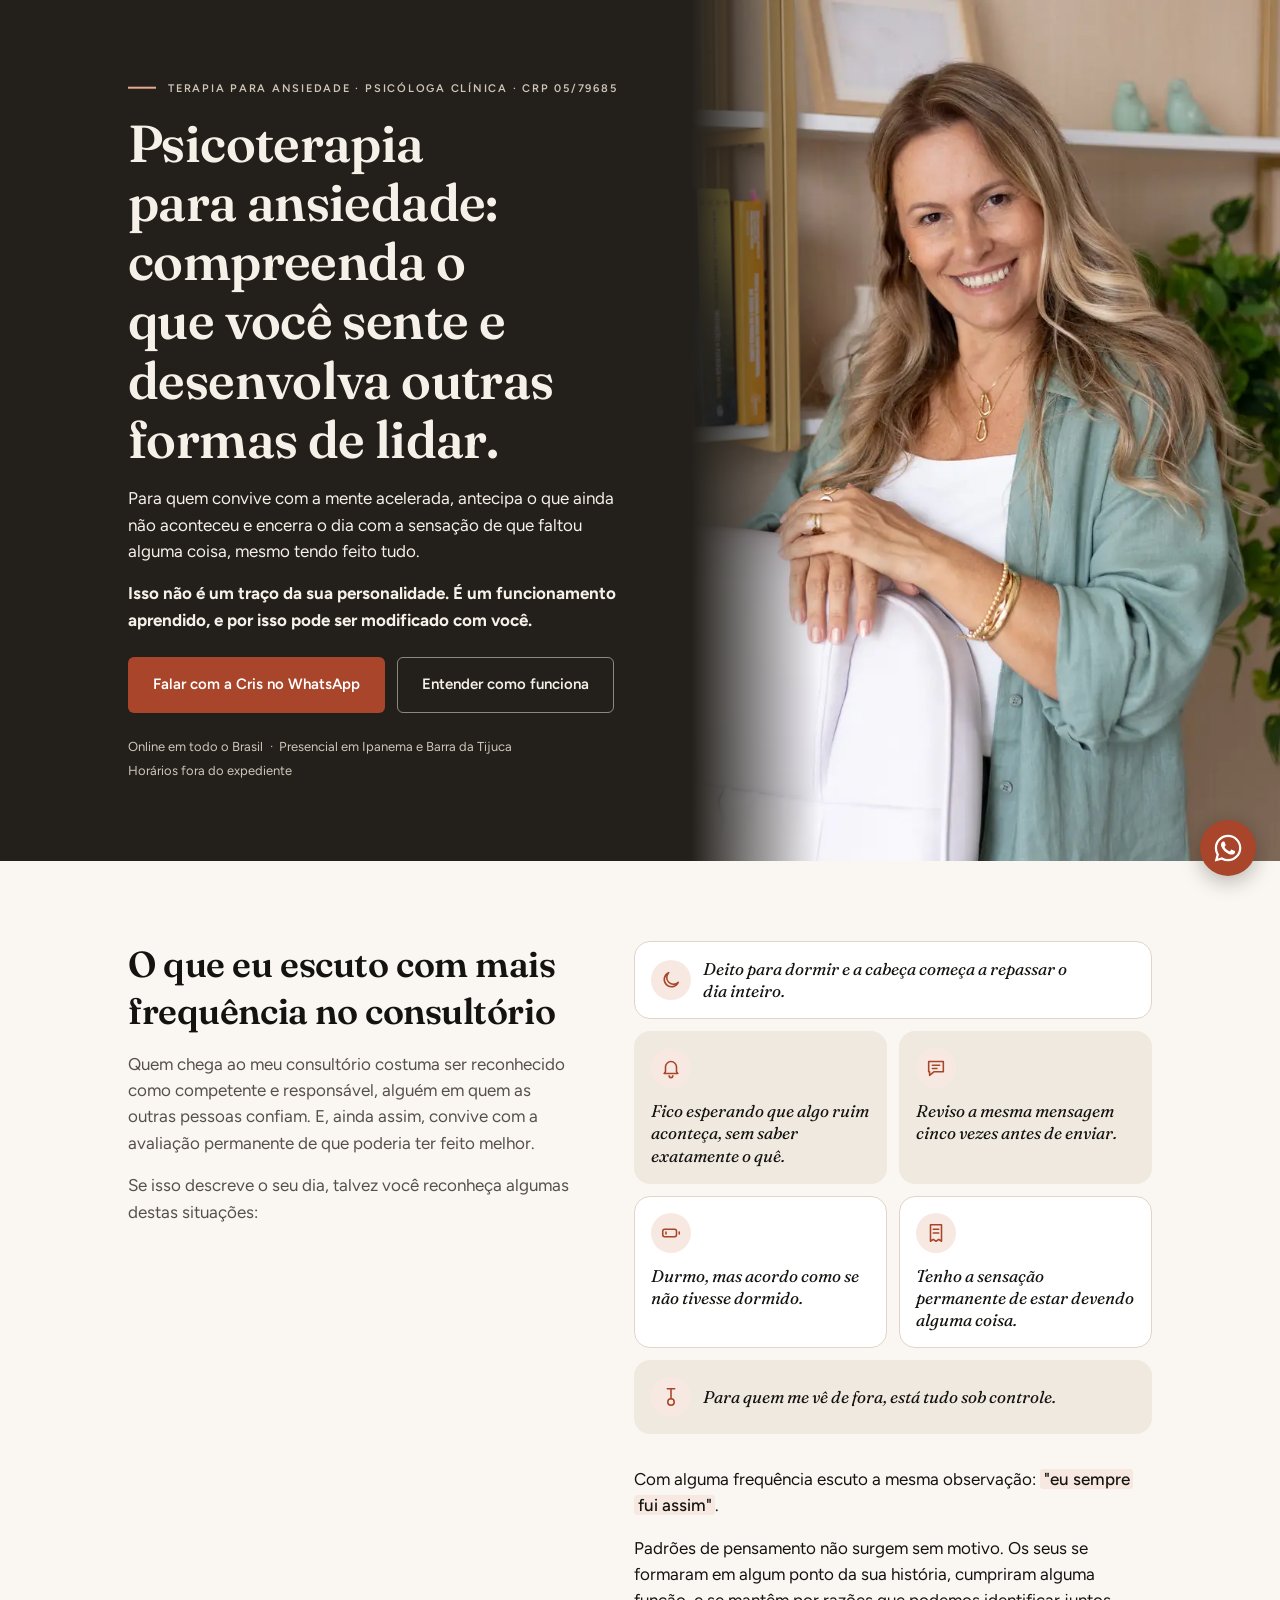
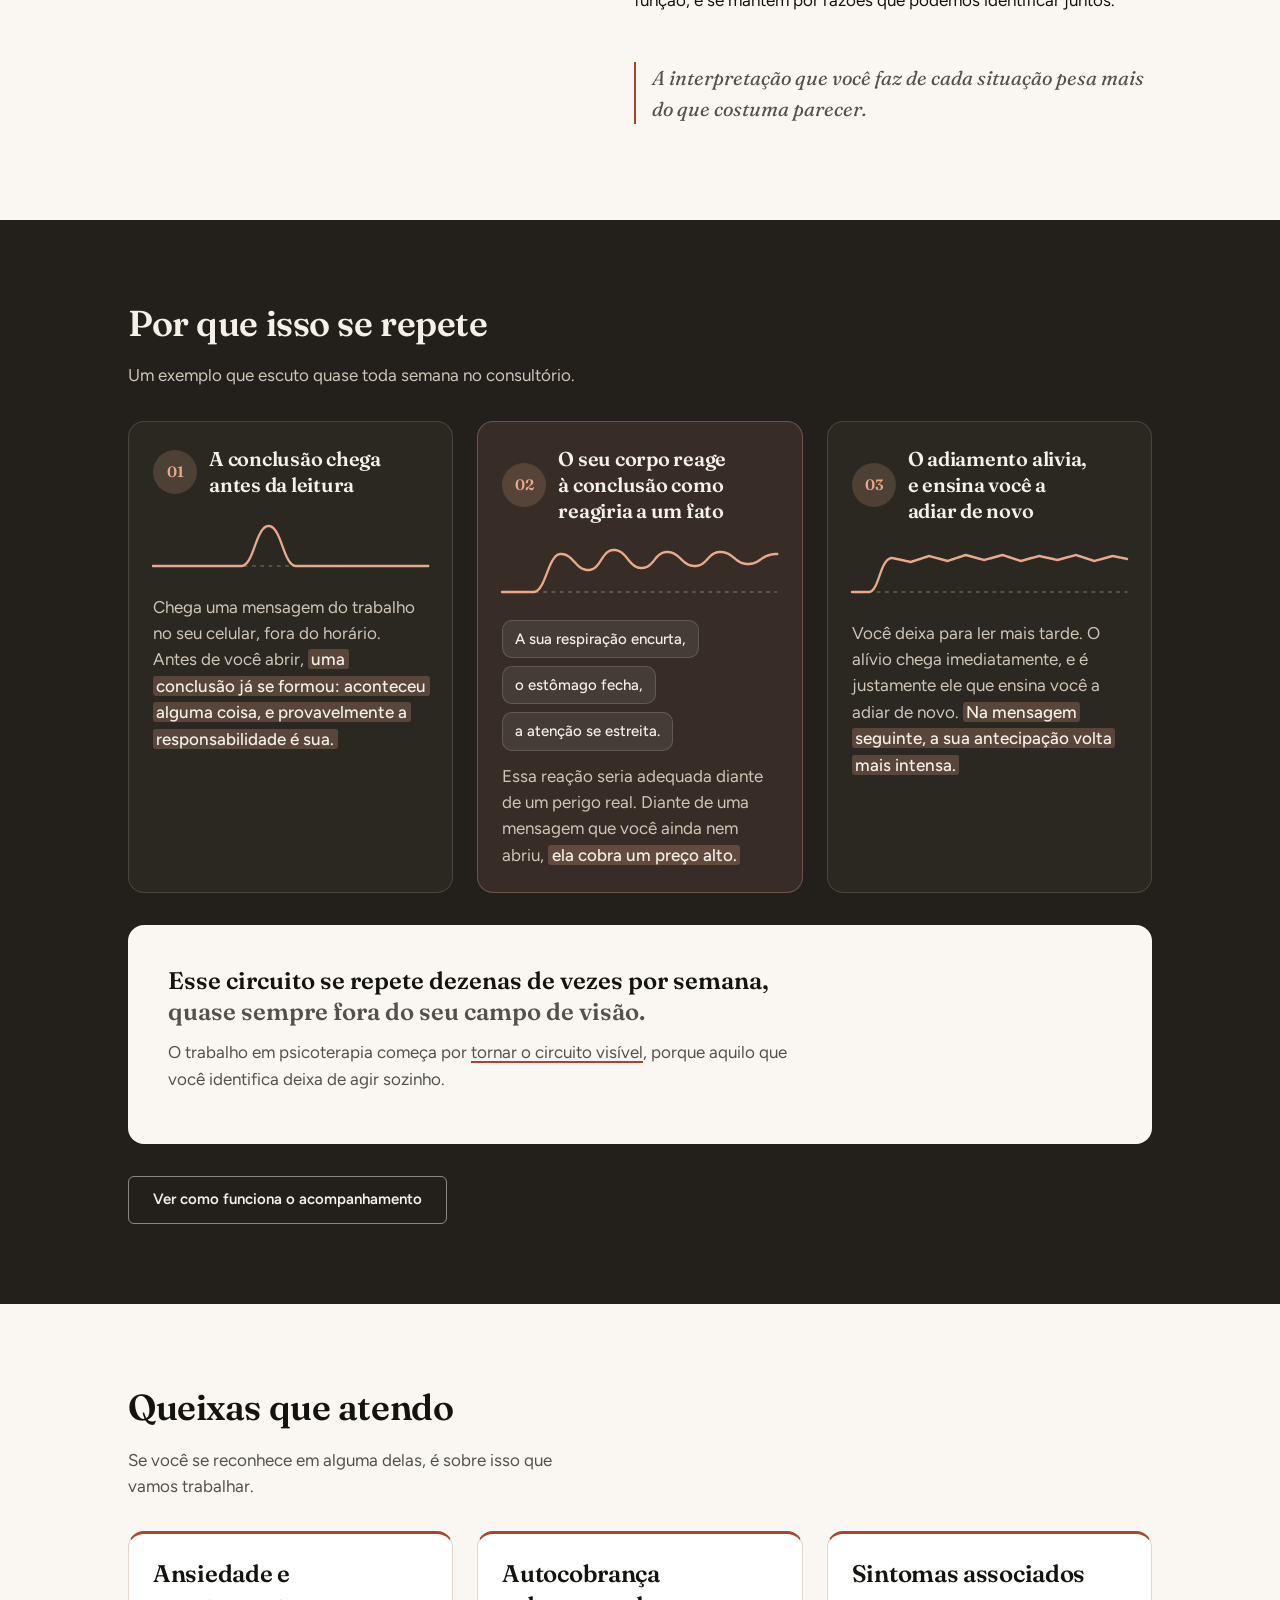
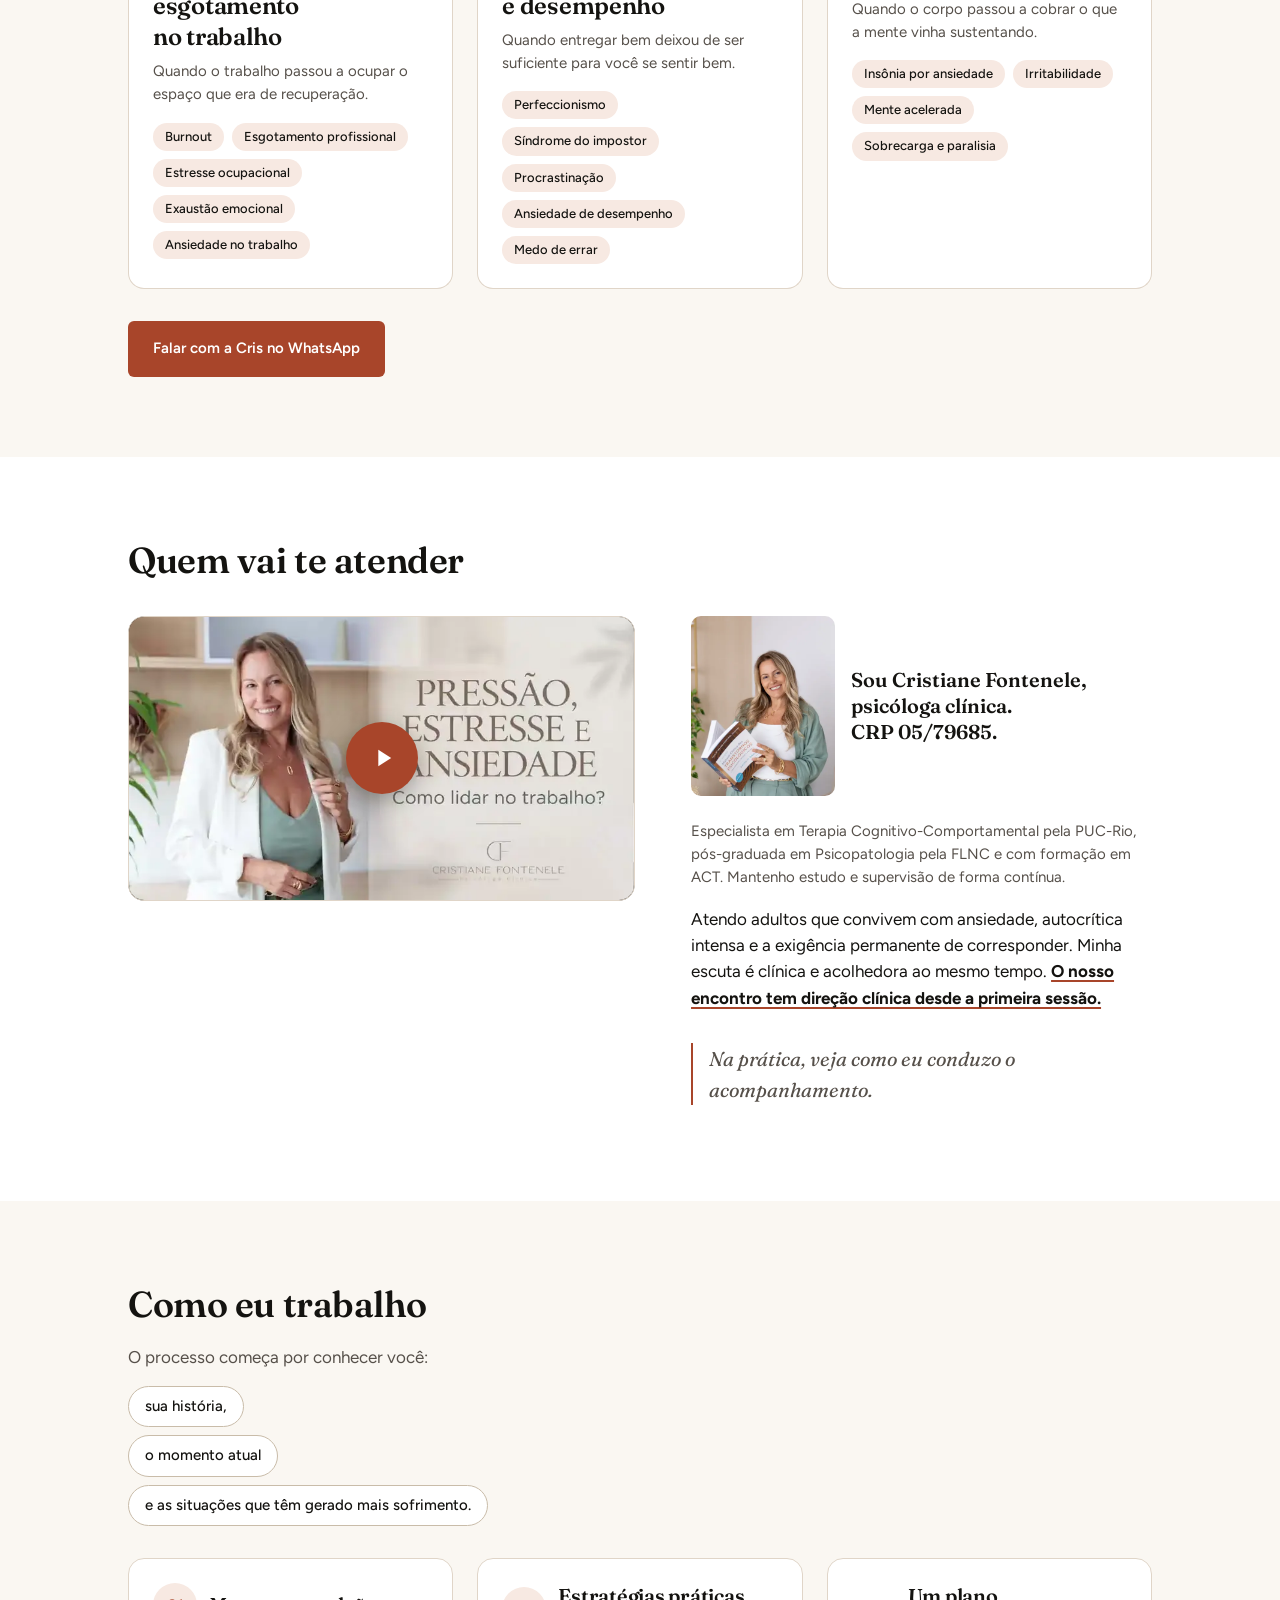
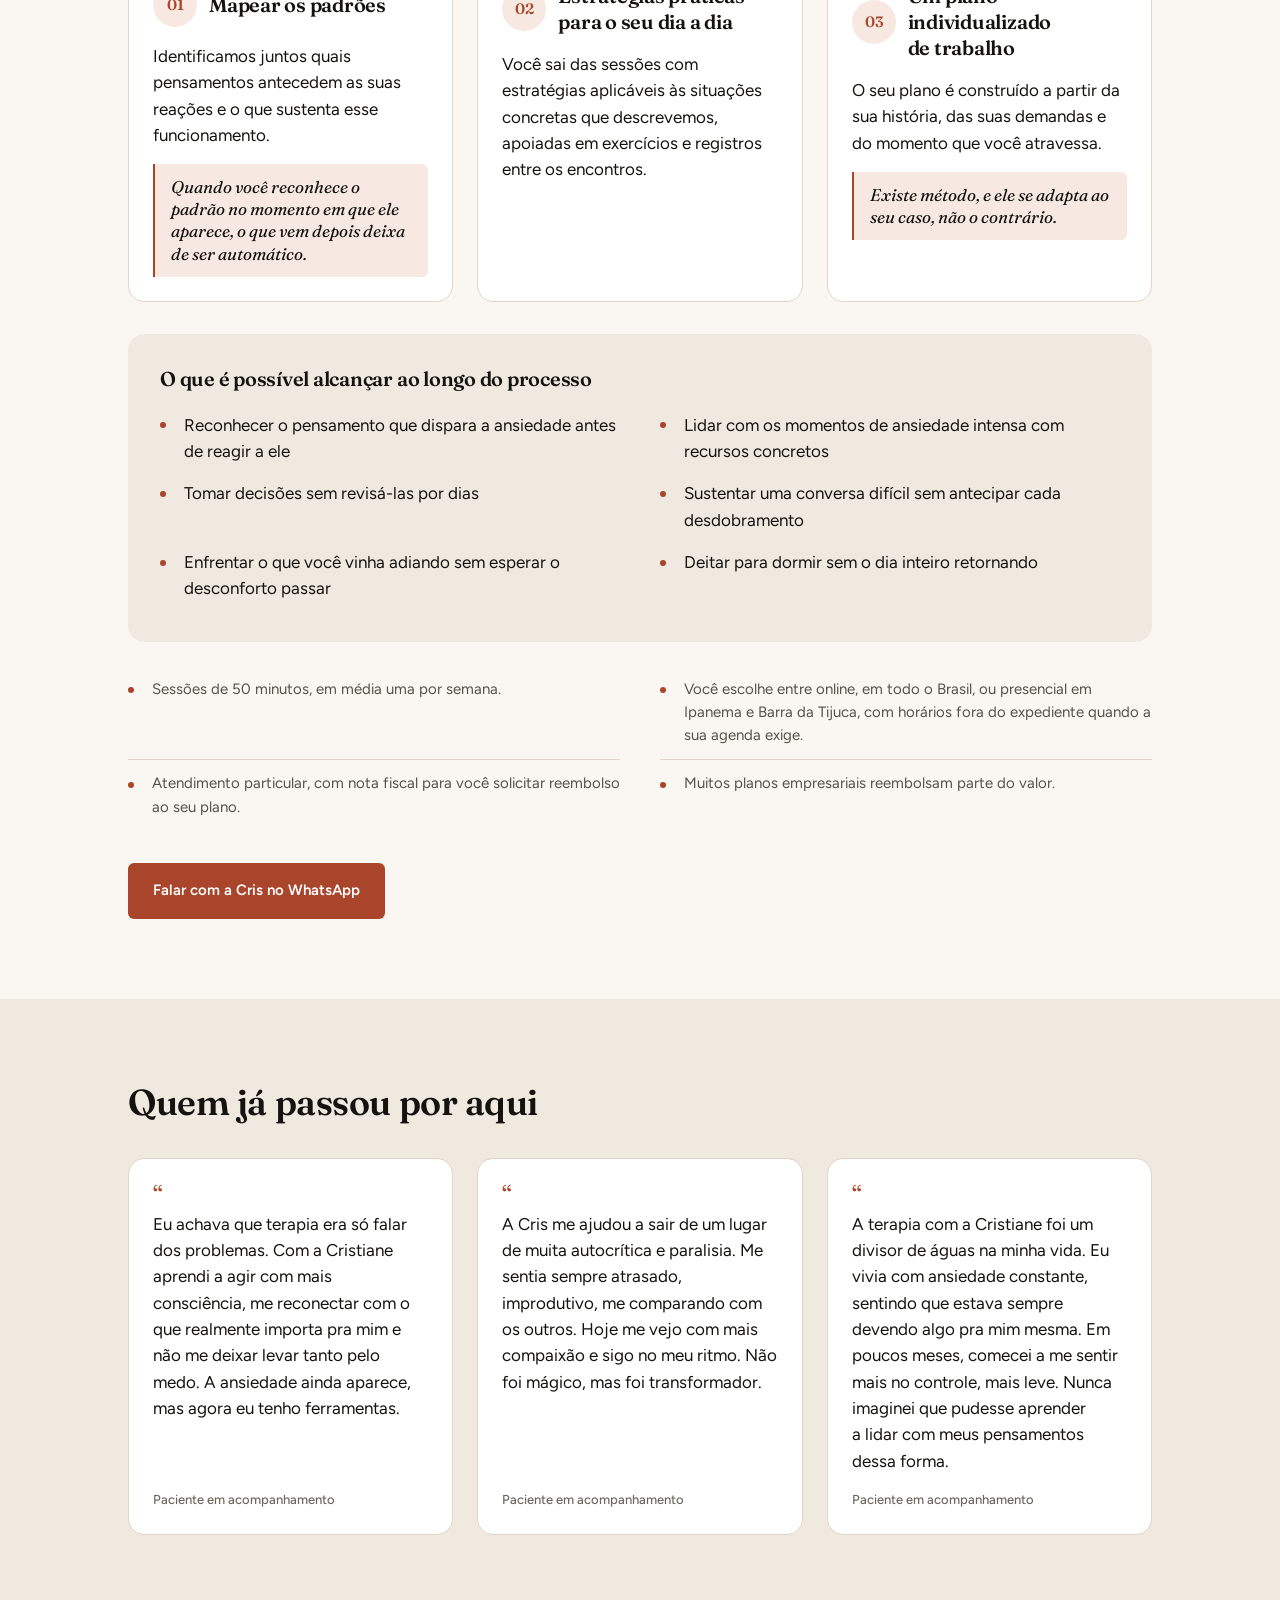
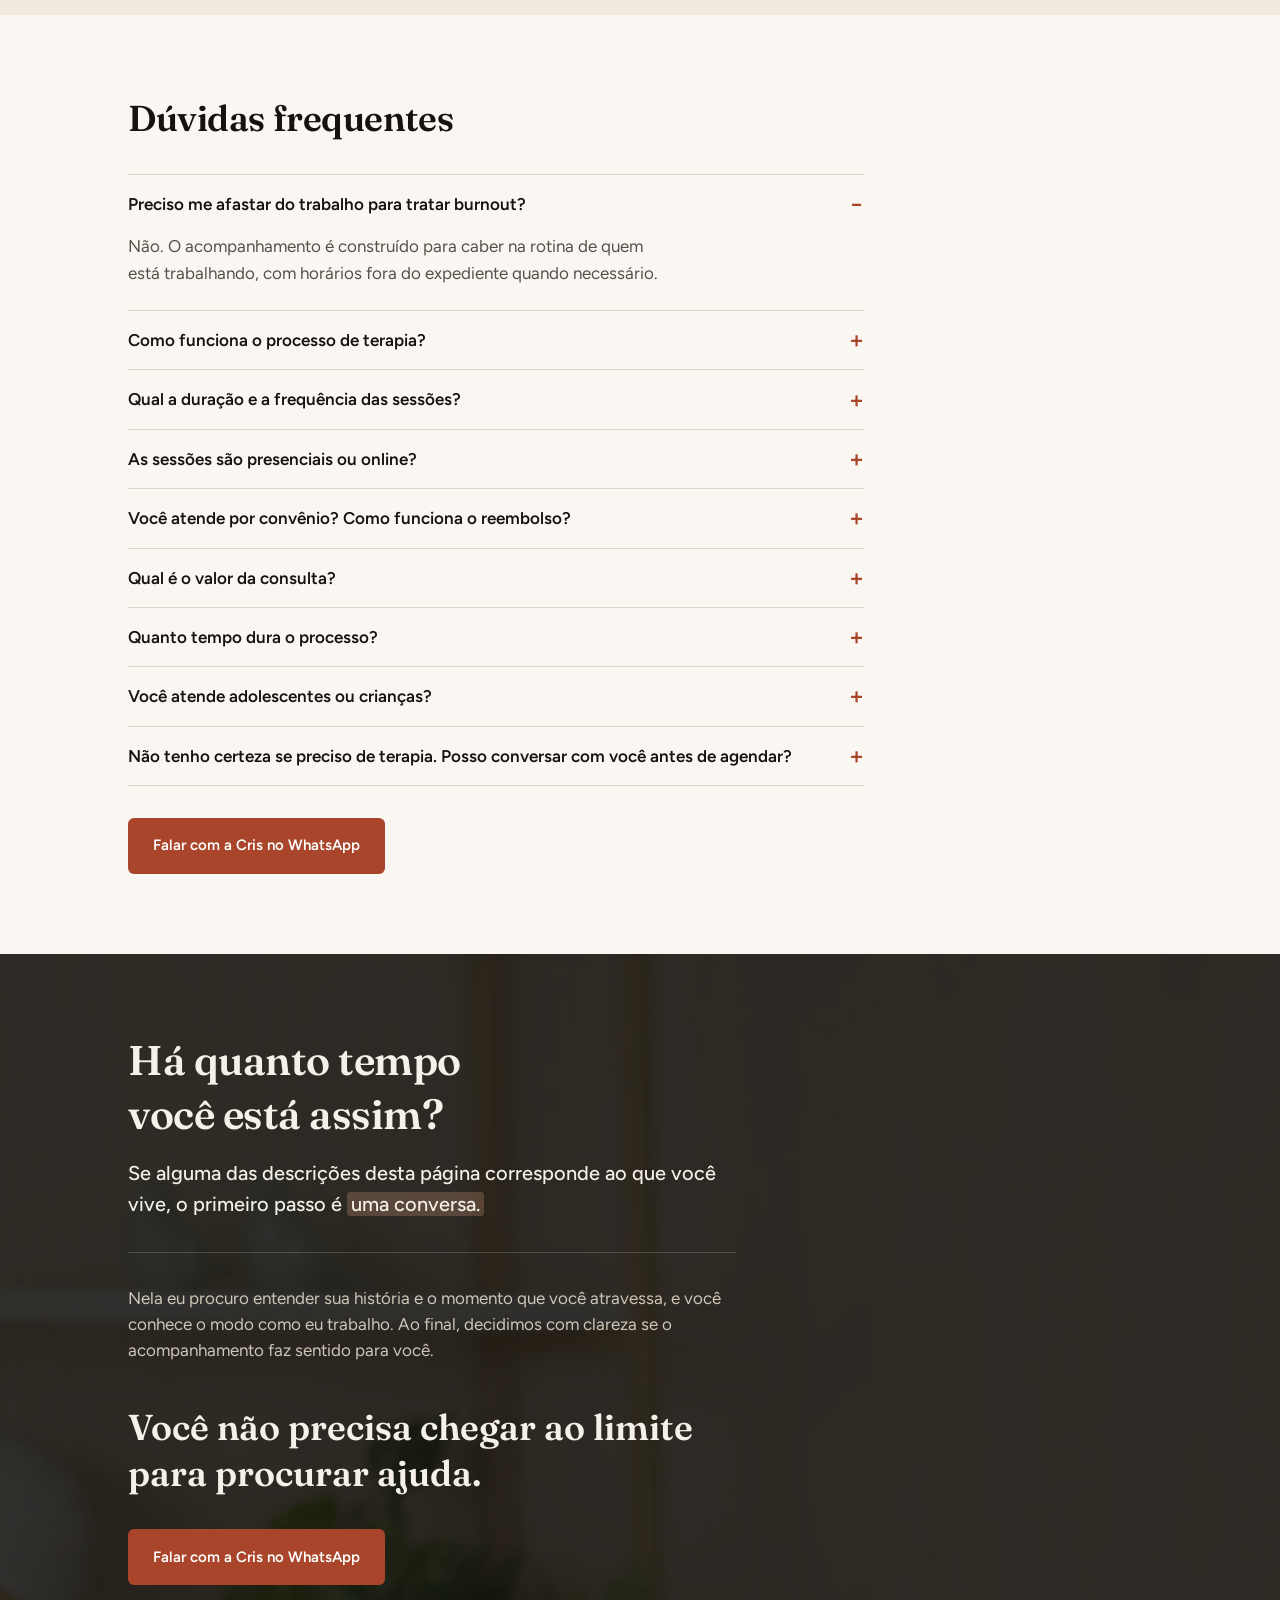
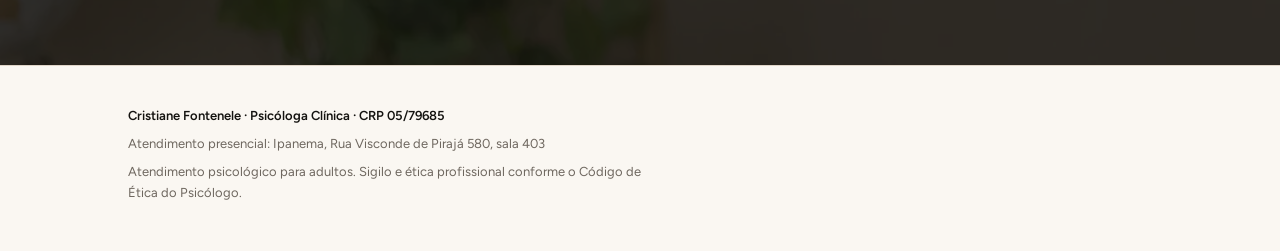
==== index.html @ 529938a6 "Remove a legenda do vídeo nas duas páginas Co-Authored-By: Claude Opus 5.5 <noreply@anthropic.com>" ====
<!doctype html>
<html lang="pt-BR">
<head>
<meta charset="utf-8">
<meta name="viewport" content="width=device-width, initial-scale=1, viewport-fit=cover">
<title>Psicoterapia para Ansiedade | Cristiane Fontenele, Psicóloga Clínica</title>
<meta name="description" content="Psicoterapia para ansiedade e autocobrança, com psicóloga clínica especialista em TCC pela PUC-Rio. Online em todo o Brasil e presencial em Ipanema e Barra da Tijuca.">
<meta name="theme-color" content="#23201B">
<!-- Prévia no GitHub Pages: REMOVER a linha abaixo ao publicar no domínio final. -->
<meta name="robots" content="noindex">

<link rel="preconnect" href="https://fonts.googleapis.com">
<link rel="preconnect" href="https://fonts.gstatic.com" crossorigin>
<link rel="preload" as="image" type="image/webp"
      imagesrcset="assets/img/hero-480.webp 480w, assets/img/hero-768.webp 768w, assets/img/hero-1440.webp 1440w"
      imagesizes="(min-width: 900px) 46vw, 100vw" fetchpriority="high">
<link rel="stylesheet" href="https://fonts.googleapis.com/css2?family=Fraunces:ital,opsz,wght@0,9..144,400;0,9..144,600;1,9..144,400&family=Figtree:wght@400;500;600&display=swap">
<link rel="stylesheet" href="assets/css/tokens.css">

<!-- CSS crítico: hero, botões, selos, barra fixa e bolha. Idêntico nas duas páginas. -->
<style>
.wrap{max-width:var(--maxw-page);margin-inline:auto;padding-inline:var(--gutter)}
.overline{display:flex;align-items:baseline;gap:var(--s-3);margin:0 0 var(--s-4);font-size:var(--fs-overline);font-weight:600;letter-spacing:var(--ls-overline);text-transform:uppercase;line-height:1.6}
.overline::before{content:"";flex:none;width:28px;height:2px;background:var(--c-accent);transform:translateY(-.3em)}
.btn{display:inline-flex;align-items:center;justify-content:center;gap:var(--s-2);min-height:var(--tap-min);padding:0 var(--s-5);border-radius:var(--r-sm);border:1px solid transparent;font-family:var(--f-body);font-size:var(--fs-body-sm);font-weight:600;text-align:center;text-decoration:none;cursor:pointer;transition:background-color .18s ease,transform .18s ease}
.btn--primary,.btn--on-dark{background:var(--c-accent);color:var(--c-on-accent);min-height:56px}
.btn--primary:hover,.btn--on-dark:hover{background:var(--c-accent-hover);color:var(--c-on-accent);transform:translateY(-1px)}
.btn--ghost{background:transparent;color:var(--c-ink);border-color:var(--c-line-strong)}
.btn--ghost:hover{background:var(--c-surface);color:var(--c-ink)}
.btn--ghost-on-dark{background:transparent;color:var(--c-on-dark);border-color:rgba(245,240,232,.5)}
.btn--ghost-on-dark:hover{background:rgba(245,240,232,.08);color:var(--c-on-dark)}
.btn--block,.btn--block-m{display:flex;width:100%}
@media (min-width:768px){.btn--block-m{display:inline-flex;width:auto}}
.hero{position:relative;isolation:isolate;min-height:100svh;display:flex;align-items:flex-end;background:var(--c-dark);color:var(--c-on-dark)}
.hero__media{position:absolute;inset:0 0 auto 0;height:min(100%,177.78vw);z-index:-2}
.hero__media img{width:100%;height:100%;object-fit:cover;object-position:50% 0;-webkit-mask-image:linear-gradient(180deg,#000 72%,transparent);mask-image:linear-gradient(180deg,#000 72%,transparent)}
/* Mobile: o texto começa logo abaixo do queixo (31% da altura da foto). Medidas em vw porque a foto acompanha a largura da tela.
   O escurecimento fica na própria foto, com os pontos amarrados ao rosto, para valer em qualquer aparelho. */
.hero__media::after{content:"";position:absolute;inset:0;background:linear-gradient(180deg,rgba(20,19,16,.40) 0%,rgba(20,19,16,.08) 14%,rgba(20,19,16,.12) 28%,rgba(20,19,16,.82) 33.5%,rgba(20,19,16,.94) 58%)}
.hero__content{width:100%;padding-top:64vw;padding-bottom:var(--s-6)}
.hero .overline{color:var(--c-on-dark-2)}
.hero .overline::before{background:var(--c-accent-dark)}
.hero h1{color:var(--c-on-dark)}
.hero p{color:var(--c-on-dark)}
.hero__punch{font-weight:600}
.hero__actions{display:grid;gap:var(--s-3);margin:var(--s-5) 0}
.hero :focus-visible{outline-color:var(--c-accent-dark)}
/* Telas baixas (Safari com barras, celulares menores): hero mais compacto para o botão principal caber na primeira tela */
@media (max-width:767px) and (max-height:760px){
.hero__content{padding-top:60vw}
.hero h1{font-size:1.75rem;margin-bottom:var(--s-3)}
.hero .overline{margin-bottom:var(--s-3)}
.hero p{margin-bottom:var(--s-3)}
.hero__actions{margin:var(--s-4) 0;gap:var(--s-2)}
}
.seals{display:flex;flex-wrap:wrap;gap:var(--s-1) 0;list-style:none;padding:0;margin:0 0 0 -1.25em;clip-path:inset(0 0 0 1.25em);font-size:var(--fs-caption);color:var(--c-ink-3)}
.seals li::before{content:"\00B7";display:inline-block;width:1.25em;text-align:center;color:var(--c-line-strong)}
.hero .seals{color:var(--c-on-dark-2)}
@media (min-width:900px){
.hero{min-height:min(100vh,52rem);align-items:center}
.hero__media{inset:0 0 0 auto;width:46%;height:100%}
.hero__media img{object-position:50% 0;-webkit-mask-image:none;mask-image:none}
.hero::before{content:"";position:absolute;inset:0;z-index:-1;background:linear-gradient(90deg,var(--c-dark) 54%,rgba(35,32,27,0) 64%)}
.hero__media::after{display:none}
.hero__content{padding-block:var(--s-9)}
.hero__content>*{max-width:31rem}
.hero__actions{display:flex;flex-wrap:wrap;max-width:none}
}
.actionbar{position:fixed;inset:auto 0 0 0;z-index:40;padding:var(--s-3) var(--gutter) calc(var(--s-3) + env(safe-area-inset-bottom));padding-right:calc(var(--gutter) + 72px);background:color-mix(in srgb,var(--c-bg) 92%,transparent);-webkit-backdrop-filter:blur(8px);backdrop-filter:blur(8px);border-top:1px solid var(--c-line);box-shadow:var(--shadow-sticky)}
.actionbar[hidden]{display:none}
@media (min-width:768px){.actionbar{display:none}}
.wa-bubble{position:fixed;right:16px;bottom:calc(var(--s-3) + env(safe-area-inset-bottom));z-index:41;display:grid;place-items:center;width:56px;height:56px;border-radius:50%;background:var(--c-accent);color:var(--c-on-accent);box-shadow:0 6px 20px rgba(20,19,16,.28)}
.wa-bubble:hover{background:var(--c-accent-hover);color:var(--c-on-accent)}
@media (min-width:768px){.wa-bubble{right:var(--s-5);bottom:var(--s-5)}}
@media (max-width:767px){.js body:not(.past-hero) .wa-bubble{display:none}}
@media (max-width:767px){body{padding-bottom:calc(80px + env(safe-area-inset-bottom))}}
</style>
<link rel="preload" href="assets/css/app.css" as="style" onload="this.onload=null;this.rel='stylesheet'">
<noscript><link rel="stylesheet" href="assets/css/app.css"></noscript>
<script>if('IntersectionObserver' in window)document.documentElement.classList.add('js')</script>

<!-- Google Ads: tag de conversão (UMA só). Pendente. Ao instalar, definir também:
     <script>window.WA_CONVERSION = 'AW-XXXXXXXXX/XXXXXXXXXXXX';</script>
     O disparo no clique do WhatsApp já está em assets/js/app.js. -->
<!-- Microsoft Clarity: mesmo projeto do site atual. Pendente. -->

<script src="assets/js/app.js" defer></script>
</head>
<body>

<main>

<!-- 1. Hero -->
<header class="hero">
  <div class="hero__media">
    <picture>
      <source type="image/webp"
              srcset="assets/img/hero-480.webp 480w, assets/img/hero-768.webp 768w, assets/img/hero-1440.webp 1440w"
              sizes="(min-width: 900px) 46vw, 100vw">
      <img src="assets/img/hero-768.jpg"
           srcset="assets/img/hero-480.jpg 480w, assets/img/hero-768.jpg 768w, assets/img/hero-1440.jpg 1440w"
           sizes="(min-width: 900px) 46vw, 100vw" width="1440" height="2560"
           alt="Cristiane Fontenele, psicóloga clínica, sorrindo em seu consultório" fetchpriority="high">
    </picture>
  </div>
  <div class="wrap hero__content">
    <p class="overline">TERAPIA PARA ANSIEDADE · PSICÓLOGA CLÍNICA · CRP 05/79685</p>
    <h1>Psicoterapia para ansiedade: compreenda o que você sente e desenvolva outras formas de lidar.</h1>
    <p>Para quem convive com a mente acelerada, antecipa o que ainda não aconteceu e encerra o dia com a sensação de que faltou alguma coisa, mesmo tendo feito tudo.</p>
    <p class="hero__punch"><strong>Isso não é um traço da sua personalidade. É um funcionamento aprendido, e por isso pode ser modificado com você.</strong></p>
    <div class="hero__actions">
      <a class="btn btn--primary btn--block-m" href="https://wa.me/5521972045625">Falar com a Cris no WhatsApp</a>
      <a class="btn btn--ghost-on-dark btn--block-m" href="#como-funciona">Entender como funciona</a>
    </div>
    <ul class="seals">
      <li>Online em todo o Brasil</li>
      <li>Presencial em Ipanema e Barra da Tijuca</li>
      <li>Horários fora do expediente</li>
    </ul>
  </div>
</header>

<!-- 2. O espelho -->
<section class="section" aria-labelledby="espelho-titulo">
  <div class="wrap mirror">
    <div class="section__head reveal">
      <h2 id="espelho-titulo">O que eu escuto com mais frequência no consultório</h2>
      <p>Quem chega ao meu consultório costuma ser reconhecido como competente e responsável, alguém em quem as outras pessoas confiam. E, ainda assim, convive com a avaliação permanente de que poderia ter feito melhor.</p>
      <p>Se isso descreve o seu dia, talvez você reconheça algumas destas situações:</p>
    </div>
    <div class="mosaic">
      <blockquote class="mosaic-card reveal mosaic-card--wide"><span class="mosaic-card__ic"><svg viewBox="0 0 24 24" width="22" height="22" aria-hidden="true" fill="none" stroke="currentColor" stroke-width="1.7" stroke-linecap="round" stroke-linejoin="round"><path d="M20 14.5A8 8 0 1 1 9.5 4a6.5 6.5 0 0 0 10.5 10.5z"/></svg></span><p>Deito para dormir e a cabeça começa a repassar o dia inteiro.</p></blockquote>
      <blockquote class="mosaic-card reveal"><span class="mosaic-card__ic"><svg viewBox="0 0 24 24" width="22" height="22" aria-hidden="true" fill="none" stroke="currentColor" stroke-width="1.7" stroke-linecap="round" stroke-linejoin="round"><path d="M6 16v-5a6 6 0 1 1 12 0v5l1.5 2h-15z"/><path d="M10 20.5a2 2 0 0 0 4 0"/></svg></span><p>Fico esperando que algo ruim aconteça, sem saber exatamente o quê.</p></blockquote>
      <blockquote class="mosaic-card reveal" style="--d:110ms"><span class="mosaic-card__ic"><svg viewBox="0 0 24 24" width="22" height="22" aria-hidden="true" fill="none" stroke="currentColor" stroke-width="1.7" stroke-linecap="round" stroke-linejoin="round"><path d="M4 5h16v11H10l-5 4v-4H4z"/><path d="M8 9h8M8 12.5h5"/></svg></span><p>Reviso a mesma mensagem cinco vezes antes de enviar.</p></blockquote>
      <blockquote class="mosaic-card reveal"><span class="mosaic-card__ic"><svg viewBox="0 0 24 24" width="22" height="22" aria-hidden="true" fill="none" stroke="currentColor" stroke-width="1.7" stroke-linecap="round" stroke-linejoin="round"><rect x="3" y="8" width="15" height="8" rx="2"/><path d="M21 11v2M6.5 11v2"/></svg></span><p>Durmo, mas acordo como se não tivesse dormido.</p></blockquote>
      <blockquote class="mosaic-card reveal" style="--d:110ms"><span class="mosaic-card__ic"><svg viewBox="0 0 24 24" width="22" height="22" aria-hidden="true" fill="none" stroke="currentColor" stroke-width="1.7" stroke-linecap="round" stroke-linejoin="round"><path d="M6 3h12v18l-3-2-3 2-3-2-3 2z"/><path d="M9 8h6M9 12h6"/></svg></span><p>Tenho a sensação permanente de estar devendo alguma coisa.</p></blockquote>
      <blockquote class="mosaic-card reveal mosaic-card--wide"><span class="mosaic-card__ic"><svg viewBox="0 0 24 24" width="22" height="22" aria-hidden="true" fill="none" stroke="currentColor" stroke-width="1.7" stroke-linecap="round" stroke-linejoin="round"><path d="M8 3h8M12 3v11"/><circle cx="12" cy="17.5" r="3.5"/></svg></span><p>Para quem me vê de fora, está tudo sob controle.</p></blockquote>
    </div>
    <div class="mirror__close reveal">
      <p>Com alguma frequência escuto a mesma observação: <mark>"eu sempre fui assim"</mark>.</p>
      <p>Padrões de pensamento não surgem sem motivo. Os seus se formaram em algum ponto da sua história, cumpriram alguma função, e se mantêm por razões que podemos identificar juntos.</p>
    </div>
    <p class="bridge reveal">A interpretação que você faz de cada situação pesa mais do que costuma parecer.</p>
  </div>
</section>

<!-- 3. Por que isso se repete -->
<section class="section section--band band-dark" aria-labelledby="porque-titulo">
  <div class="wrap">
    <div class="section__head reveal">
      <h2 id="porque-titulo">Por que isso se repete</h2>
      <p>Um exemplo que escuto quase toda semana no consultório.</p>
    </div>
    <ol class="why-cards">
      <li class="why-card why-card--1 reveal" style="--i:0">
        <div class="why-card__head">
          <span class="step__n" aria-hidden="true">01</span>
          <h3>A conclusão chega antes da leitura</h3>
        </div>
        <svg class="pulse" viewBox="0 0 300 64" preserveAspectRatio="none" aria-hidden="true" focusable="false"><path class="pulse__base" d="M0 52H300"/><path class="pulse__line" d="M0 52H96C110 52 112 12 126 12S142 52 156 52H300"/></svg>
        <p>Chega uma mensagem do trabalho no seu celular, fora do horário. Antes de você abrir, <mark>uma conclusão já se formou: aconteceu alguma coisa, e provavelmente a responsabilidade é sua.</mark></p>
      </li>
      <li class="why-card why-card--2 reveal" style="--i:1">
        <div class="why-card__head">
          <span class="step__n" aria-hidden="true">02</span>
          <h3>O seu corpo reage à conclusão como reagiria a um fato</h3>
        </div>
        <svg class="pulse" viewBox="0 0 300 64" preserveAspectRatio="none" aria-hidden="true" focusable="false"><path class="pulse__base" d="M0 52H300"/><path class="pulse__line" d="M0 52H34C48 52 50 14 64 14S80 30 94 30 108 10 122 10 138 28 152 28 166 12 180 12 196 26 210 26 224 12 238 12 254 24 268 24 282 14 300 14"/></svg>
        <ul class="chips"><li>A sua respiração encurta,</li><li>o estômago fecha,</li><li>a atenção se estreita.</li></ul>
        <p>Essa reação seria adequada diante de um perigo real. Diante de uma mensagem que você ainda nem abriu, <mark>ela cobra um preço alto.</mark></p>
      </li>
      <li class="why-card why-card--3 reveal" style="--i:2">
        <div class="why-card__head">
          <span class="step__n" aria-hidden="true">03</span>
          <h3>O adiamento alivia, e ensina você a adiar de novo</h3>
        </div>
        <svg class="pulse" viewBox="0 0 300 64" preserveAspectRatio="none" aria-hidden="true" focusable="false"><path class="pulse__base" d="M0 52H300"/><path class="pulse__line" d="M0 52H18C30 52 30 18 44 18L64 22 84 16 104 21 124 15 144 20 164 15 184 21 204 16 224 20 244 15 264 21 284 16 300 19"/></svg>
        <p>Você deixa para ler mais tarde. O alívio chega imediatamente, e é justamente ele que ensina você a adiar de novo. <mark>Na mensagem seguinte, a sua antecipação volta mais intensa.</mark></p>
      </li>
    </ol>
    <div class="insight reveal">
      <p class="insight__big">Esse circuito se repete dezenas de vezes por semana, <span>quase sempre fora do seu campo de visão.</span></p>
      <p>O trabalho em psicoterapia começa por <span class="u">tornar o circuito visível</span>, porque aquilo que você identifica deixa de agir sozinho.</p>
    </div>
    <div class="cta">
      <a class="btn btn--ghost-on-dark btn--block-m" href="#como-funciona">Ver como funciona o acompanhamento</a>
    </div>
  </div>
</section>

<!-- 4. Queixas que atendo (compartilhada) -->
<!-- partial:secao-4-queixas -->
<section class="section" aria-labelledby="queixas-titulo">
  <div class="wrap">
    <div class="section__head reveal">
      <h2 id="queixas-titulo">Queixas que atendo</h2>
      <p>Se você se reconhece em alguma delas, é sobre isso que vamos trabalhar.</p>
    </div>
    <div class="topic-grid">
      <article class="topic-card reveal" style="--i:0">
        <h3>Ansiedade e esgotamento no trabalho</h3>
        <p class="topic-card__lead">Quando o trabalho passou a ocupar o espaço que era de recuperação.</p>
        <ul class="tags">
          <li>Burnout</li><li>Esgotamento profissional</li><li>Estresse ocupacional</li>
          <li>Exaustão emocional</li><li>Ansiedade no trabalho</li>
        </ul>
      </article>
      <article class="topic-card reveal" style="--i:1">
        <h3>Autocobrança e desempenho</h3>
        <p class="topic-card__lead">Quando entregar bem deixou de ser suficiente para você se sentir bem.</p>
        <ul class="tags">
          <li>Perfeccionismo</li><li>Síndrome do impostor</li><li>Procrastinação</li>
          <li>Ansiedade de desempenho</li><li>Medo de errar</li>
        </ul>
      </article>
      <article class="topic-card reveal" style="--i:2">
        <h3>Sintomas associados</h3>
        <p class="topic-card__lead">Quando o corpo passou a cobrar o que a mente vinha sustentando.</p>
        <ul class="tags">
          <li>Insônia por ansiedade</li><li>Irritabilidade</li><li>Mente acelerada</li>
          <li>Sobrecarga e paralisia</li>
        </ul>
      </article>
    </div>
    <div class="cta">
      <a class="btn btn--primary btn--block-m" href="https://wa.me/5521972045625">Falar com a Cris no WhatsApp</a>
    </div>
  </div>
</section>
<!-- /partial:secao-4-queixas -->

<!-- 5. Quem vai te atender -->
<section class="section section--band section--surface" aria-labelledby="quem-titulo">
  <div class="wrap">
    <div class="section__head reveal">
      <h2 id="quem-titulo">Quem vai te atender</h2>
    </div>
    <div class="about">
      <div class="reveal">
        <div class="video" data-yt="X-GcQeUbwEw">
          <picture>
            <source type="image/webp"
                    srcset="assets/img/vsl-poster-480.webp 480w, assets/img/vsl-poster-768.webp 768w, assets/img/vsl-poster-1440.webp 1280w"
                    sizes="(min-width: 900px) 38rem, 100vw">
            <img src="assets/img/vsl-poster-768.jpg"
                 srcset="assets/img/vsl-poster-480.jpg 480w, assets/img/vsl-poster-768.jpg 768w, assets/img/vsl-poster-1440.jpg 1280w"
                 sizes="(min-width: 900px) 38rem, 100vw" width="1280" height="720"
                 alt="Cristiane Fontenele falando sobre o acompanhamento" loading="lazy" decoding="async">
          </picture>
          <button type="button" class="video__play" aria-label="Reproduzir o vídeo">
            <svg viewBox="0 0 24 24" aria-hidden="true" width="28" height="28">
              <path d="M8 5v14l11-7z" fill="currentColor"></path>
            </svg>
          </button>
        </div>
      </div>
      <div class="reveal">
        <div class="bio__id">
          <picture>
            <source type="image/webp" srcset="assets/img/retrato-480.webp 480w, assets/img/retrato-768.webp 768w" sizes="(min-width: 900px) 9rem, 6.5rem">
            <img src="assets/img/retrato-480.jpg" srcset="assets/img/retrato-480.jpg 480w, assets/img/retrato-768.jpg 768w"
                 sizes="(min-width: 900px) 9rem, 6.5rem" width="480" height="600"
                 alt="Cristiane Fontenele segurando um manual clínico de transtornos psicológicos" loading="lazy" decoding="async">
          </picture>
          <p>Sou Cristiane Fontenele, psicóloga clínica. CRP 05/79685.</p>
        </div>
        <p class="bio__cred">Especialista em Terapia Cognitivo-Comportamental pela PUC-Rio, pós-graduada em Psicopatologia pela FLNC e com formação em ACT. Mantenho estudo e supervisão de forma contínua.</p>
        <p>Atendo adultos que convivem com ansiedade, autocrítica intensa e a exigência permanente de corresponder. Minha escuta é clínica e acolhedora ao mesmo tempo. <strong class="u">O nosso encontro tem direção clínica desde a primeira sessão.</strong></p>
        <p class="bridge">Na prática, veja como eu conduzo o acompanhamento.</p>
      </div>
    </div>
  </div>
</section>

<!-- 6. Como funciona o acompanhamento -->
<section class="section" id="como-funciona" aria-labelledby="como-titulo">
  <div class="wrap">
    <div class="section__head reveal">
      <h2 id="como-titulo">Como eu trabalho</h2>
      <p>O processo começa por conhecer você:</p>
      <ul class="eval">
        <li>sua história,</li>
        <li>o momento atual</li>
        <li>e as situações que têm gerado mais sofrimento.</li>
      </ul>
    </div>
    <ol class="how-cards rail" aria-label="Três passos do acompanhamento">
      <li class="how-card reveal" style="--i:0">
        <div class="how-card__head">
          <span class="step__n" aria-hidden="true">01</span>
          <h3>Mapear os padrões</h3>
        </div>
        <p>Identificamos juntos quais pensamentos antecedem as suas reações e o que sustenta esse funcionamento.</p>
        <p class="how-card__example">Quando você reconhece o padrão no momento em que ele aparece, o que vem depois deixa de ser automático.</p>
      </li>
      <li class="how-card reveal" style="--i:1">
        <div class="how-card__head">
          <span class="step__n" aria-hidden="true">02</span>
          <h3>Estratégias práticas para o seu dia a dia</h3>
        </div>
        <p>Você sai das sessões com estratégias aplicáveis às situações concretas que descrevemos, apoiadas em exercícios e registros entre os encontros.</p>
      </li>
      <li class="how-card reveal" style="--i:2">
        <div class="how-card__head">
          <span class="step__n" aria-hidden="true">03</span>
          <h3>Um plano individualizado de trabalho</h3>
        </div>
        <p>O seu plano é construído a partir da sua história, das suas demandas e do momento que você atravessa.</p>
        <p class="how-card__example">Existe método, e ele se adapta ao seu caso, não o contrário.</p>
      </li>
    </ol>
    <div class="dots" aria-hidden="true"><span aria-current="true"></span><span></span><span></span></div>
    <div class="gains reveal">
      <h3>O que é possível alcançar ao longo do processo</h3>
      <ul>
        <li>Reconhecer o pensamento que dispara a ansiedade antes de reagir a ele</li>
        <li>Lidar com os momentos de ansiedade intensa com recursos concretos</li>
        <li>Tomar decisões sem revisá-las por dias</li>
        <li>Sustentar uma conversa difícil sem antecipar cada desdobramento</li>
        <li>Enfrentar o que você vinha adiando sem esperar o desconforto passar</li>
        <li>Deitar para dormir sem o dia inteiro retornando</li>
      </ul>
    </div>
<!-- partial:secao-6-logistica -->
<ul class="facts reveal">
  <li>Sessões de 50 minutos, em média uma por semana.</li>
  <li>Você escolhe entre online, em todo o Brasil, ou presencial em Ipanema e Barra da Tijuca, com horários fora do expediente quando a sua agenda exige.</li>
  <li>Atendimento particular, com nota fiscal para você solicitar reembolso ao seu plano.</li>
  <li>Muitos planos empresariais reembolsam parte do valor.</li>
</ul>
<!-- /partial:secao-6-logistica -->
    <div class="cta">
      <a class="btn btn--primary btn--block-m" href="https://wa.me/5521972045625">Falar com a Cris no WhatsApp</a>
    </div>
  </div>
</section>

<!-- 7. Depoimentos (compartilhada) -->
<!-- partial:secao-7-depoimentos -->
<section class="section section--band section--alt" aria-labelledby="depoimentos-titulo">
  <div class="wrap">
    <div class="section__head reveal">
      <h2 id="depoimentos-titulo">Quem já passou por aqui</h2>
    </div>
    <ul class="testimonials rail" aria-label="Depoimentos de pacientes">
      <li>
        <figure class="testimonial">
          <blockquote><p>Eu achava que terapia era só falar dos problemas. Com a Cristiane aprendi a agir com mais consciência, me reconectar com o que realmente importa pra mim e não me deixar levar tanto pelo medo. A ansiedade ainda aparece, mas agora eu tenho ferramentas.</p></blockquote>
          <figcaption>Paciente em acompanhamento</figcaption>
        </figure>
      </li>
      <li>
        <figure class="testimonial">
          <blockquote><p>A Cris me ajudou a sair de um lugar de muita autocrítica e paralisia. Me sentia sempre atrasado, improdutivo, me comparando com os outros. Hoje me vejo com mais compaixão e sigo no meu ritmo. Não foi mágico, mas foi transformador.</p></blockquote>
          <figcaption>Paciente em acompanhamento</figcaption>
        </figure>
      </li>
      <li>
        <figure class="testimonial">
          <blockquote><p>A terapia com a Cristiane foi um divisor de águas na minha vida. Eu vivia com ansiedade constante, sentindo que estava sempre devendo algo pra mim mesma. Em poucos meses, comecei a me sentir mais no controle, mais leve. Nunca imaginei que pudesse aprender a lidar com meus pensamentos dessa forma.</p></blockquote>
          <figcaption>Paciente em acompanhamento</figcaption>
        </figure>
      </li>
    </ul>
    <div class="dots" aria-hidden="true"><span aria-current="true"></span><span></span><span></span></div>
  </div>
</section>
<!-- /partial:secao-7-depoimentos -->

<!-- 8. Dúvidas (compartilhada) -->
<!-- partial:secao-8-duvidas -->
<section class="section" aria-labelledby="duvidas-titulo">
  <div class="wrap">
    <div class="section__head reveal">
      <h2 id="duvidas-titulo">Dúvidas frequentes</h2>
    </div>
    <div class="faq reveal">
      <details open>
        <summary>Preciso me afastar do trabalho para tratar burnout?</summary>
        <p>Não. O acompanhamento é construído para caber na rotina de quem está trabalhando, com horários fora do expediente quando necessário.</p>
      </details>
      <details>
        <summary>Como funciona o processo de terapia?</summary>
        <p>Começa com uma avaliação, onde eu compreendo sua história, suas demandas e seus objetivos. A partir disso elaboramos um plano de acompanhamento personalizado. Todo o trabalho é baseado em abordagens científicas como a Terapia Cognitivo-Comportamental e a ACT.</p>
      </details>
      <details>
        <summary>Qual a duração e a frequência das sessões?</summary>
        <p>As sessões duram em média 50 minutos e costumam acontecer uma vez por semana, sempre ajustadas ao momento que você está vivendo.</p>
      </details>
      <details>
        <summary>As sessões são presenciais ou online?</summary>
        <p>Atendo presencialmente no Rio de Janeiro, em Ipanema e na Barra da Tijuca, e também online por videochamada. A escolha é flexível, de acordo com a sua rotina.</p>
      </details>
      <details>
        <summary>Você atende por convênio? Como funciona o reembolso?</summary>
        <p>O atendimento é particular, o que permite conduzir o processo sem limite de sessões imposto por operadora. Emito nota fiscal para você solicitar reembolso ao seu plano. Muitos planos empresariais reembolsam parte do valor.</p>
      </details>
      <details>
        <summary>Qual é o valor da consulta?</summary>
        <p>Para saber valores, formas de pagamento e horários disponíveis, fale comigo no WhatsApp.</p>
      </details>
      <details>
        <summary>Quanto tempo dura o processo?</summary>
        <p>Depende de cada pessoa e do momento que você está vivendo. Na conversa inicial alinhamos objetivos e o que esperar do acompanhamento, sem prazos prometidos, porque cada percurso é único.</p>
      </details>
      <details>
        <summary>Você atende adolescentes ou crianças?</summary>
        <p>Não. Minha prática é focada exclusivamente em adultos e jovens adultos a partir de 18 anos.</p>
      </details>
      <details>
        <summary>Não tenho certeza se preciso de terapia. Posso conversar com você antes de agendar?</summary>
        <p>Sim. Ofereço uma conversa inicial de acolhimento e orientação, sem compromisso, para que você entenda melhor o processo e tire suas dúvidas antes de começar.</p>
      </details>
    </div>
    <div class="cta">
      <a class="btn btn--primary btn--block-m" href="https://wa.me/5521972045625">Falar com a Cris no WhatsApp</a>
    </div>
  </div>
</section>
<!-- /partial:secao-8-duvidas -->

<!-- 9. Fechamento -->
<section class="section section--band band-dark closing" aria-labelledby="fechamento-titulo">
  <div class="closing__bg">
    <picture>
      <source type="image/webp" srcset="assets/img/ambiente-480.webp 480w, assets/img/ambiente-768.webp 768w, assets/img/ambiente-1440.webp 1440w" sizes="100vw">
      <img src="assets/img/ambiente-768.jpg" srcset="assets/img/ambiente-480.jpg 480w, assets/img/ambiente-768.jpg 768w, assets/img/ambiente-1440.jpg 1440w"
           sizes="100vw" width="1440" height="810" alt="" loading="lazy" decoding="async">
    </picture>
  </div>
  <div class="wrap closing__inner reveal">
    <h2 id="fechamento-titulo">Há quanto tempo você está assim?</h2>
    <p class="closing__lead">Se alguma das descrições desta página corresponde ao que você vive, o primeiro passo é <mark>uma conversa.</mark></p>
    <hr class="closing__rule">
    <p>Nela eu procuro entender sua história e o momento que você atravessa, e você conhece o modo como eu trabalho. Ao final, decidimos com clareza se o acompanhamento faz sentido para você.</p>
    <p class="statement statement--light">Você não precisa chegar ao limite para procurar ajuda.</p>
    <div class="cta">
      <a class="btn btn--on-dark btn--block-m" href="https://wa.me/5521972045625">Falar com a Cris no WhatsApp</a>
    </div>
  </div>
</section>

</main>

<!-- partial:rodape -->
<footer class="footer">
  <div class="wrap">
    <p><strong>Cristiane Fontenele · Psicóloga Clínica · CRP 05/79685</strong></p>
    <p>Atendimento presencial: Ipanema, Rua Visconde de Pirajá 580, sala 403</p>
    <p>Atendimento psicológico para adultos. Sigilo e ética profissional conforme o Código de Ética do Psicólogo.</p>
  </div>
</footer>
<!-- /partial:rodape -->

<div class="actionbar" data-actionbar hidden>
  <a class="btn btn--primary btn--block" href="https://wa.me/5521972045625">Falar com a Cris</a>
</div>
<a class="wa-bubble" href="https://wa.me/5521972045625" aria-label="Falar com a Cris no WhatsApp">
  <svg viewBox="0 0 24 24" width="28" height="28" aria-hidden="true"><path fill="currentColor" d="M17.47 14.38c-.3-.15-1.76-.87-2.03-.97-.27-.1-.47-.15-.67.15-.2.3-.77.97-.94 1.17-.17.2-.35.22-.64.07-.3-.15-1.26-.46-2.4-1.48-.88-.79-1.48-1.76-1.66-2.06-.17-.3-.02-.46.13-.6.13-.14.3-.35.45-.52.15-.17.2-.3.3-.5.1-.2.05-.37-.03-.52-.07-.15-.67-1.6-.92-2.2-.24-.58-.49-.5-.67-.5h-.57c-.2 0-.52.07-.8.37-.27.3-1.04 1.02-1.04 2.48s1.07 2.88 1.21 3.08c.15.2 2.1 3.2 5.08 4.49.71.31 1.26.49 1.7.63.71.22 1.36.19 1.87.12.57-.09 1.76-.72 2-1.41.25-.7.25-1.29.18-1.41-.07-.13-.27-.2-.57-.35M12.05 21.5h-.01a9.4 9.4 0 0 1-4.8-1.31l-.34-.2-3.57.93.95-3.48-.22-.36a9.42 9.42 0 0 1-1.45-5.02c0-5.2 4.24-9.43 9.45-9.43a9.4 9.4 0 0 1 9.44 9.44c0 5.2-4.24 9.43-9.45 9.43m8.04-17.47A11.3 11.3 0 0 0 12.05.7C5.78.7.68 5.8.68 12.06c0 2 .52 3.96 1.52 5.68L.6 23.6l6-1.57a11.33 11.33 0 0 0 5.44 1.39h.01c6.26 0 11.36-5.1 11.36-11.36 0-3.04-1.18-5.89-3.33-8.03"/></svg>
</a>

</body>
</html>
---- assets/css/tokens.css ----
/* ============================================================
   Cris Fontenele | Landing Page de campanha
   Design tokens. Todos os contrastes validados (WCAG AA).
   ============================================================ */

:root {
  /* --- Cor: superfícies --- */
  --c-bg:            #FAF7F2;  /* fundo padrão, creme quente */
  --c-surface:       #FFFFFF;  /* cards elevados */
  --c-surface-alt:   #F0E9E0;  /* faixa bege, quebra de ritmo */
  --c-dark:          #23201B;  /* faixa escura, quebra de ritmo */

  /* --- Cor: texto --- */
  --c-ink:           #141310;  /* texto principal      17.38:1 no bg */
  --c-ink-2:         #56504A;  /* texto secundário      7.44:1 no bg */
  --c-ink-3:         #6E675F;  /* legenda, apoio        5.21:1 no bg */
  --c-on-dark:       #F5F0E8;  /* texto na faixa escura 14.31:1 */
  --c-on-dark-2:     #CFC6B8;  /* secundário no escuro   9.60:1 */

  /* --- Cor: acento --- */
  --c-accent:        #A8452A;  /* botões, links        5.54:1 no bg */
  --c-accent-hover:  #8C3721;
  --c-accent-soft:   #F7E9E2;  /* badge, destaque leve */
  --c-accent-dark:   #E8A98C;  /* acento sobre faixa escura  8.10:1 */
  --c-on-accent:     #FFFFFF;  /* texto no botão       5.92:1 */

  /* --- Cor: linhas --- */
  --c-line:          #E0D5C8;
  --c-line-strong:   #C9BCA9;
  --c-focus:         #A8452A;

  /* --- Tipografia --- */
  --f-display: "Fraunces", Georgia, "Times New Roman", serif;
  --f-body:    "Figtree", system-ui, -apple-system, sans-serif;

  --fs-overline: 0.6875rem;  /* 11px */
  --fs-caption:  0.8125rem;  /* 13px */
  --fs-body-sm:  0.9375rem;  /* 15px */
  --fs-body:     1.0625rem;  /* 17px  <- corpo no mobile */
  --fs-body-lg:  1.1875rem;  /* 19px */
  --fs-h3:       1.375rem;   /* 22px */
  --fs-h2:       1.75rem;    /* 28px */
  --fs-h1:       2.0625rem;  /* 33px */

  --lh-tight: 1.14;
  --lh-snug:  1.3;
  --lh-body:  1.55;

  --ls-overline: 0.16em;
  --ls-display: -0.012em;

  /* --- Espaçamento (escala de 4) --- */
  --s-1:  0.25rem;
  --s-2:  0.5rem;
  --s-3:  0.75rem;
  --s-4:  1rem;
  --s-5:  1.5rem;
  --s-6:  2rem;
  --s-7:  2.5rem;
  --s-8:  3.5rem;
  --s-9:  5rem;

  --gutter: 1.5rem;          /* respiro lateral no mobile */
  --maxw-text: 34rem;        /* ~62 caracteres por linha */
  --maxw-page: 72rem;

  /* --- Forma --- */
  --r-sm: 6px;
  --r-md: 10px;
  --r-lg: 16px;
  --r-pill: 999px;

  --shadow-card: 0 1px 2px rgba(20,19,16,0.04), 0 8px 24px rgba(20,19,16,0.06);
  --shadow-sticky: 0 -2px 16px rgba(20,19,16,0.10);

  /* --- Alvo de toque --- */
  --tap-min: 48px;
}

@media (min-width: 768px) {
  :root {
    --fs-body:    1.0625rem;
    --fs-body-lg: 1.25rem;
    --fs-h3:      1.5rem;
    --fs-h2:       2.25rem;
    --fs-h1:       3.25rem;
    --gutter:      4rem;
  }
}

/* ============================================================
   Base
   ============================================================ */

*, *::before, *::after { box-sizing: border-box; }

html { -webkit-text-size-adjust: 100%; scroll-behavior: smooth; }

body {
  margin: 0;
  background: var(--c-bg);
  color: var(--c-ink);
  font-family: var(--f-body);
  font-size: var(--fs-body);
  line-height: var(--lh-body);
  font-weight: 400;
  -webkit-font-smoothing: antialiased;
}

h1, h2, h3 {
  font-family: var(--f-display);
  font-weight: 600;
  letter-spacing: var(--ls-display);
  line-height: var(--lh-tight);
  margin: 0 0 var(--s-4);
  text-wrap: balance;
}

h1 { font-size: var(--fs-h1); }
h2 { font-size: var(--fs-h2); line-height: var(--lh-snug); }
h3 { font-size: var(--fs-h3); line-height: var(--lh-snug); }

p { margin: 0 0 var(--s-4); max-width: var(--maxw-text); text-wrap: pretty; }

a { color: var(--c-accent); }
a:hover { color: var(--c-accent-hover); }

:focus-visible {
  outline: 3px solid var(--c-focus);
  outline-offset: 3px;
  border-radius: var(--r-sm);
}

img, video { max-width: 100%; height: auto; display: block; }

@media (prefers-reduced-motion: reduce) {
  html { scroll-behavior: auto; }
  *, *::before, *::after {
    animation-duration: 0.01ms !important;
    transition-duration: 0.01ms !important;
  }
}
---- assets/css/app.css ----
/* ============================================================
   Cris Fontenele | Landing Page de campanha
   Componentes. O CSS crítico do hero (botões, hero, selos,
   barra fixa e bolha) está embutido no <head> de cada página.
   ============================================================ */

/* --- Seções e ritmo --- */
.section { padding-block: var(--s-8); }
.section--band { padding-block: var(--s-9); }
@media (min-width: 768px) { .section { padding-block: var(--s-9); } }

.section--surface { background: var(--c-surface); }
.section--alt { background: var(--c-surface-alt); }

.section__head { margin-bottom: var(--s-6); }
.section__head p { color: var(--c-ink-2); }

.cta { margin-top: var(--s-6); }

/* --- Faixa escura --- */
.band-dark { background: var(--c-dark); color: var(--c-on-dark); }
.band-dark h2, .band-dark h3 { color: var(--c-on-dark); }
.band-dark p { color: var(--c-on-dark-2); }
.band-dark :focus-visible { outline-color: var(--c-accent-dark); }

/* --- Entrada de seção --- */
.js .reveal {
  opacity: 0; transform: translateY(12px);
  transition: opacity .4s cubic-bezier(.16,1,.3,1), transform .4s cubic-bezier(.16,1,.3,1);
  transition-delay: calc(var(--i, 0) * 40ms);
}
.js .reveal.is-in { opacity: 1; transform: none; }

.mirror__close { margin-top: var(--s-6); }

/* Espelho em mosaico: cada frase com um ícone da cena que ela descreve */
.mosaic { display: grid; grid-template-columns: 1fr 1fr; gap: var(--s-3); }
.mosaic-card {
  margin: 0; padding: var(--s-4); display: flex; flex-direction: column; gap: var(--s-3);
  background: var(--c-surface); border: 1px solid var(--c-line); border-radius: var(--r-lg);
}
.mosaic-card:nth-child(4n+2), .mosaic-card:nth-child(4n+3) { background: var(--c-surface-alt); border-color: transparent; }
.mosaic-card--wide { grid-column: 1 / -1; flex-direction: row; align-items: center; }
.mosaic-card__ic {
  flex: none; display: grid; place-items: center; width: 40px; height: 40px;
  border-radius: 50%; background: var(--c-accent-soft); color: var(--c-accent);
}
.mosaic-card p {
  margin: 0; max-width: none;
  font-family: var(--f-display); font-style: italic; font-size: var(--fs-body);
  line-height: var(--lh-snug); color: var(--c-ink);
}
@media (min-width: 900px) {
  .mirror { display: grid; grid-template-columns: minmax(0, 1fr) minmax(0, 1.15fr); column-gap: var(--s-8); align-items: start; }
  .mirror .section__head { grid-column: 1; grid-row: 1 / span 3; position: sticky; top: var(--s-7); }
  .mirror > :not(.section__head) { grid-column: 2; }
}

/* Entrada dos cards: um a um na rolagem, a coluna direita entra 110ms depois e o ícone com leve mola */
.js .mosaic-card.reveal {
  transform: translateY(18px) scale(.97);
  transition: opacity .5s ease, transform .6s cubic-bezier(.16,1,.3,1);
  transition-delay: var(--d, 0ms);
}
.js .mosaic-card.reveal.is-in { transform: none; }
.js .mosaic-card .mosaic-card__ic {
  opacity: 0; transform: scale(.6);
  transition: opacity .3s ease, transform .5s cubic-bezier(.34,1.56,.64,1);
  transition-delay: calc(var(--d, 0ms) + 180ms);
}
.js .mosaic-card.is-in .mosaic-card__ic { opacity: 1; transform: none; }

mark {
  background: var(--c-accent-soft); color: var(--c-ink);
  padding: 0 .2em; border-radius: 3px; font-weight: 500;
  -webkit-box-decoration-break: clone; box-decoration-break: clone;
}

.band-dark mark { background: rgba(232,169,140,.24); color: var(--c-on-dark); }
.u {
  text-decoration: underline; text-decoration-color: var(--c-accent);
  text-decoration-thickness: .14em; text-underline-offset: .2em; text-decoration-skip-ink: none;
}

/* Frase de efeito: fecha um bloco de leitura */
.statement {
  margin-top: var(--s-5);
  font-family: var(--f-display); font-size: var(--fs-h3); font-weight: 600;
  line-height: var(--lh-snug); color: var(--c-ink);
}
.statement span { display: block; }
.statement span + span { color: var(--c-ink-2); }
.band-dark .statement--light { color: var(--c-on-dark); }

/* --- 3.9 Ponte de leitura --- */
.bridge {
  margin-top: var(--s-6); padding-left: var(--s-4);
  border-left: 2px solid var(--c-accent);
  font-family: var(--f-display); font-size: var(--fs-body-lg); font-style: italic;
  color: var(--c-ink-2);
}

/* --- 3.5 Passo numerado --- */


/* --- Seção 3: cards com gráfico, etiquetas e fechamento claro --- */
.band-dark strong { color: var(--c-on-dark); font-weight: 600; }
.why-cards { list-style: none; padding: 0; margin: 0; display: grid; gap: var(--s-4); }
@media (min-width: 900px) { .why-cards { grid-template-columns: repeat(3, minmax(0,1fr)); gap: var(--s-5); } }
.why-card {
  padding: var(--s-5); border-radius: var(--r-lg);
  background: rgba(245,240,232,.04); border: 1px solid rgba(245,240,232,.14);
}
.why-card--2 { background: rgba(232,169,140,.10); border-color: rgba(232,169,140,.30); }
.why-card__head { display: flex; align-items: center; gap: var(--s-3); margin-bottom: var(--s-4); }
.why-card__head h3 { margin: 0; font-size: 1.25rem; }
.why-card > p:last-child, .why-card > ul:last-child { margin-bottom: 0; }
.why-card p { margin-bottom: var(--s-3); }

.pulse { display: block; width: 100%; height: 64px; margin: 0 0 var(--s-4); overflow: visible; }
.pulse__base { fill: none; stroke: rgba(245,240,232,.28); stroke-width: 1.5; stroke-dasharray: 4 5; }
.pulse__line { fill: none; stroke: var(--c-accent-dark); stroke-width: 2.5; stroke-linecap: round; stroke-linejoin: round; }
.pulse__bar { fill: rgba(232,169,140,.55); }
/* a linha se desenha quando o card entra na tela */
.js .why-card .pulse__line { stroke-dasharray: 1; stroke-dashoffset: 1; transition: stroke-dashoffset 1.4s cubic-bezier(.65,0,.35,1) .25s; }
.js .why-card.is-in .pulse__line { stroke-dashoffset: 0; }

/* Enumeração da copy, empilhada para ler como lista (a pontuação original fica no texto) */
.chips { list-style: none; padding: 0; margin: 0 0 var(--s-3); display: flex; flex-direction: column; align-items: flex-start; gap: var(--s-2); }
.chips li {
  padding: var(--s-2) var(--s-3); border-radius: var(--r-md);
  background: rgba(245,240,232,.08); border: 1px solid rgba(245,240,232,.16);
  color: var(--c-on-dark); font-size: var(--fs-body-sm); font-weight: 500; line-height: 1.35;
}

.insight {
  margin-top: var(--s-6); padding: var(--s-6) var(--s-5);
  background: var(--c-bg); border-radius: var(--r-lg);
}
.band-dark .insight p { color: var(--c-ink-2); margin-bottom: var(--s-3); }
.band-dark .insight .insight__big {
  font-family: var(--f-display); font-size: var(--fs-h3); font-weight: 600;
  line-height: var(--lh-snug); color: var(--c-ink);
}
.insight__big span { display: block; color: var(--c-ink-2); }
@media (max-width: 767px) { .band-dark .insight .insight__big { font-size: 1.25rem; } }
@media (min-width: 900px) { .insight { padding: var(--s-7); } .insight > * { max-width: 40rem; } }

.step__n {
  flex: none; display: grid; place-items: center; width: 2.75rem; height: 2.75rem;
  border-radius: 50%; background: var(--c-accent-soft); color: var(--c-accent);
  font-family: var(--f-display); font-size: var(--fs-body-sm); font-weight: 600;
}
.band-dark .step__n { background: rgba(232,169,140,.18); color: var(--c-accent-dark); }

/* --- 3.4 Card de queixa --- */
.topic-grid { display: grid; gap: var(--s-4); }
@media (min-width: 768px) { .topic-grid { grid-template-columns: repeat(3, minmax(0,1fr)); gap: var(--s-5); } }

.topic-card {
  padding: var(--s-5); background: var(--c-surface);
  border: 1px solid var(--c-line); border-radius: var(--r-lg);
  border-top: 3px solid var(--c-accent);
}
.topic-card h3 { margin-bottom: var(--s-2); }
.topic-card__lead { color: var(--c-ink-2); font-size: var(--fs-body-sm); }
.tags { display: flex; flex-wrap: wrap; gap: var(--s-2); list-style: none; padding: 0; margin: 0; }
.tags li {
  padding: var(--s-1) var(--s-3); border-radius: var(--r-pill);
  background: var(--c-accent-soft); color: var(--c-ink);
  font-size: var(--fs-caption); font-weight: 500;
}

/* --- 3.10 Vídeo (fachada do YouTube) --- */
.video {
  position: relative; aspect-ratio: 16 / 9; overflow: hidden;
  border-radius: var(--r-lg); background: var(--c-dark);
  border: 1px solid var(--c-line);
}
.video img { width: 100%; height: 100%; object-fit: cover; }
.video__play {
  position: absolute; inset: 50% auto auto 50%; transform: translate(-50%, -50%);
  width: 72px; height: 72px; min-height: 0; padding: 0;
  display: grid; place-items: center;
  border: none; border-radius: 50%; cursor: pointer;
  background: var(--c-accent); color: var(--c-on-accent);
  box-shadow: 0 6px 24px rgba(20,19,16,.35);
  transition: transform .18s ease, background-color .18s ease;
}
.video__play:hover { background: var(--c-accent-hover); transform: translate(-50%, -50%) scale(1.06); }
.video__play svg { margin-left: 3px; }
.video iframe { position: absolute; inset: 0; width: 100%; height: 100%; border: 0; }

/* --- Seção 5: quem atende --- */
.about { display: grid; gap: var(--s-6); }
@media (min-width: 900px) {
  .about { grid-template-columns: minmax(0, 1.1fr) minmax(0, 1fr); gap: var(--s-8); align-items: start; }
}
.bio__id { display: grid; grid-template-columns: 6.5rem 1fr; gap: var(--s-4); align-items: center; margin-bottom: var(--s-5); }
.bio__id picture, .bio__id img { border-radius: var(--r-md); }
.bio__id img { width: 100%; aspect-ratio: 4 / 5; object-fit: cover; }
.bio__id p {
  margin: 0; font-family: var(--f-display); font-size: var(--fs-body-lg);
  line-height: var(--lh-snug); font-weight: 600;
}
@media (min-width: 900px) { .bio__id { grid-template-columns: 9rem 1fr; } }
.bio__cred { font-size: var(--fs-body-sm); color: var(--c-ink-2); }

/* --- Seção 6: avaliação, cards em três tempos, resultados e logística --- */
.eval { list-style: none; padding: 0; margin: 0 0 var(--s-4); display: flex; flex-direction: column; align-items: flex-start; gap: var(--s-2); }
.eval li {
  padding: var(--s-2) var(--s-4); border-radius: var(--r-pill);
  background: var(--c-surface); border: 1px solid var(--c-line-strong);
  font-size: var(--fs-body-sm); font-weight: 500; color: var(--c-ink);
}

.how-cards { list-style: none; padding: 0; margin: 0; }
@media (min-width: 768px) { .how-cards { display: grid; grid-template-columns: repeat(3, minmax(0,1fr)); gap: var(--s-5); } }
.how-card {
  display: flex; flex-direction: column;
  padding: var(--s-5); background: var(--c-surface);
  border: 1px solid var(--c-line); border-radius: var(--r-lg);
}
.how-card__head { display: flex; align-items: center; gap: var(--s-3); margin-bottom: var(--s-4); }
.how-card__head h3 { margin: 0; font-size: 1.25rem; }
.how-card p { margin-bottom: var(--s-4); }
.how-card > :last-child { margin-bottom: 0; }
.how-card__example {
  padding: var(--s-3) var(--s-4);
  border-left: 2px solid var(--c-accent); border-radius: 0 var(--r-sm) var(--r-sm) 0;
  background: var(--c-accent-soft);
  font-family: var(--f-display); font-style: italic; font-size: var(--fs-body); line-height: var(--lh-snug);
}
.gains {
  margin: var(--s-6) 0 0; padding: var(--s-5);
  background: var(--c-surface-alt); border-radius: var(--r-lg);
}
.gains h3 { margin: 0 0 var(--s-3); font-size: 1.25rem; }
.gains ul { list-style: none; padding: 0; margin: 0; }
.gains li { position: relative; padding: var(--s-2) 0 var(--s-2) var(--s-5); }
.gains li::before {
  content: ""; position: absolute; left: 0; top: calc(var(--s-2) + .62em);
  width: 6px; height: 6px; border-radius: 50%; background: var(--c-accent);
}
@media (min-width: 900px) {
  .gains { padding: var(--s-6); }
  .gains ul { display: grid; grid-template-columns: 1fr 1fr; column-gap: var(--s-7); }
}

.facts {
  list-style: none; margin: var(--s-5) 0 0; padding: 0;
  font-size: var(--fs-body-sm); color: var(--c-ink-2);
}
.facts li { position: relative; padding: var(--s-3) 0 var(--s-3) var(--s-5); }
.facts li + li { border-top: 1px solid var(--c-line); }
.facts li::before {
  content: ""; position: absolute; left: 0; top: calc(var(--s-3) + .62em);
  width: 6px; height: 6px; border-radius: 50%; background: var(--c-accent);
}
@media (min-width: 900px) {
  .facts { display: grid; grid-template-columns: 1fr 1fr; column-gap: var(--s-7); }
  .facts li:nth-child(2) { border-top: 0; }
}

/* --- 3.6 Depoimento --- */
/* Carrossel do mobile (depoimentos e passos da seção 6) */
@media (max-width: 767px) {
  .rail {
    display: grid; grid-auto-flow: column; grid-auto-columns: 86%; gap: var(--s-3);
    overflow-x: auto; scroll-snap-type: x mandatory; overscroll-behavior-x: contain;
    margin: 0 calc(var(--gutter) * -1); padding: 0 var(--gutter) var(--s-2);
    scroll-padding-inline: var(--gutter);
    list-style: none; scrollbar-width: none;
  }
  .rail::-webkit-scrollbar { display: none; }
  .rail > li { scroll-snap-align: start; }
}
.testimonials { list-style: none; padding: 0; margin: 0; }
.testimonials > li { display: flex; }
.testimonial {
  margin: 0; padding: var(--s-5); display: flex; flex-direction: column; gap: var(--s-4);
  background: var(--c-surface); border: 1px solid var(--c-line); border-radius: var(--r-lg);
}
.testimonial::before {
  content: "\201C"; font-family: var(--f-display); font-size: 24px; line-height: 1;
  color: var(--c-accent); height: .5em;
}
.testimonial blockquote { margin: 0; flex: 1; }
.testimonial blockquote p { margin: 0; }
.testimonial figcaption { font-size: var(--fs-caption); color: var(--c-ink-3); font-weight: 500; }

.dots { display: flex; justify-content: center; gap: var(--s-2); margin-top: var(--s-4); }
@media (min-width: 768px) { .dots { display: none; } }
.dots span { width: 8px; height: 8px; border-radius: 50%; background: var(--c-line-strong); transition: background-color .18s ease; }
.dots span[aria-current="true"] { background: var(--c-accent); }

@media (min-width: 768px) {
  .testimonials { display: grid; grid-template-columns: repeat(3, minmax(0,1fr)); gap: var(--s-5); }
}

/* --- 3.7 Acordeão de dúvidas --- */
.faq { max-width: 46rem; }
.faq details { border-bottom: 1px solid var(--c-line); }
.faq details:first-child { border-top: 1px solid var(--c-line); }
.faq summary {
  min-height: var(--tap-min); display: flex; align-items: center; justify-content: space-between; gap: var(--s-4);
  padding: var(--s-4) 0; cursor: pointer; list-style: none;
  font-weight: 600; font-size: var(--fs-body);
}
.faq summary::-webkit-details-marker { display: none; }
.faq summary::after { content: "+"; font-size: 1.5rem; color: var(--c-accent); line-height: 1; flex: none; }
.faq details[open] summary::after { content: "\2212"; }
.faq details > p { padding-bottom: var(--s-5); margin: 0; color: var(--c-ink-2); }

/* --- Seção 9: fechamento --- */
.closing { position: relative; isolation: isolate; overflow: hidden; }
.closing__bg { position: absolute; inset: 0; z-index: -2; }
.closing__bg img { width: 100%; height: 100%; object-fit: cover; }
.closing::before { content: ""; position: absolute; inset: 0; z-index: -1; background: rgba(20,19,16,.86); }
.closing h2 { font-size: calc(var(--fs-h2) * 1.15); }
.closing__inner > * { max-width: 38rem; }
.closing .closing__lead { color: var(--c-on-dark); font-size: var(--fs-body-lg); font-weight: 500; }
.closing__rule { border: 0; border-top: 1px solid rgba(245,240,232,.18); margin: var(--s-6) 0; }
.closing .statement { font-size: var(--fs-h2); margin-top: var(--s-7); }

/* --- Rodapé --- */
.footer {
  padding-block: var(--s-7);
  border-top: 1px solid var(--c-line);
  font-size: var(--fs-caption); color: var(--c-ink-3);
}
.footer p { margin-bottom: var(--s-2); }
.footer strong { color: var(--c-ink); font-weight: 600; }
---- assets/css/app.css ----
/* ============================================================
   Cris Fontenele | Landing Page de campanha
   Componentes. O CSS crítico do hero (botões, hero, selos,
   barra fixa e bolha) está embutido no <head> de cada página.
   ============================================================ */

/* --- Seções e ritmo --- */
.section { padding-block: var(--s-8); }
.section--band { padding-block: var(--s-9); }
@media (min-width: 768px) { .section { padding-block: var(--s-9); } }

.section--surface { background: var(--c-surface); }
.section--alt { background: var(--c-surface-alt); }

.section__head { margin-bottom: var(--s-6); }
.section__head p { color: var(--c-ink-2); }

.cta { margin-top: var(--s-6); }

/* --- Faixa escura --- */
.band-dark { background: var(--c-dark); color: var(--c-on-dark); }
.band-dark h2, .band-dark h3 { color: var(--c-on-dark); }
.band-dark p { color: var(--c-on-dark-2); }
.band-dark :focus-visible { outline-color: var(--c-accent-dark); }

/* --- Entrada de seção --- */
.js .reveal {
  opacity: 0; transform: translateY(12px);
  transition: opacity .4s cubic-bezier(.16,1,.3,1), transform .4s cubic-bezier(.16,1,.3,1);
  transition-delay: calc(var(--i, 0) * 40ms);
}
.js .reveal.is-in { opacity: 1; transform: none; }

.mirror__close { margin-top: var(--s-6); }

/* Espelho em mosaico: cada frase com um ícone da cena que ela descreve */
.mosaic { display: grid; grid-template-columns: 1fr 1fr; gap: var(--s-3); }
.mosaic-card {
  margin: 0; padding: var(--s-4); display: flex; flex-direction: column; gap: var(--s-3);
  background: var(--c-surface); border: 1px solid var(--c-line); border-radius: var(--r-lg);
}
.mosaic-card:nth-child(4n+2), .mosaic-card:nth-child(4n+3) { background: var(--c-surface-alt); border-color: transparent; }
.mosaic-card--wide { grid-column: 1 / -1; flex-direction: row; align-items: center; }
.mosaic-card__ic {
  flex: none; display: grid; place-items: center; width: 40px; height: 40px;
  border-radius: 50%; background: var(--c-accent-soft); color: var(--c-accent);
}
.mosaic-card p {
  margin: 0; max-width: none;
  font-family: var(--f-display); font-style: italic; font-size: var(--fs-body);
  line-height: var(--lh-snug); color: var(--c-ink);
}
@media (min-width: 900px) {
  .mirror { display: grid; grid-template-columns: minmax(0, 1fr) minmax(0, 1.15fr); column-gap: var(--s-8); align-items: start; }
  .mirror .section__head { grid-column: 1; grid-row: 1 / span 3; position: sticky; top: var(--s-7); }
  .mirror > :not(.section__head) { grid-column: 2; }
}

/* Entrada dos cards: um a um na rolagem, a coluna direita entra 110ms depois e o ícone com leve mola */
.js .mosaic-card.reveal {
  transform: translateY(18px) scale(.97);
  transition: opacity .5s ease, transform .6s cubic-bezier(.16,1,.3,1);
  transition-delay: var(--d, 0ms);
}
.js .mosaic-card.reveal.is-in { transform: none; }
.js .mosaic-card .mosaic-card__ic {
  opacity: 0; transform: scale(.6);
  transition: opacity .3s ease, transform .5s cubic-bezier(.34,1.56,.64,1);
  transition-delay: calc(var(--d, 0ms) + 180ms);
}
.js .mosaic-card.is-in .mosaic-card__ic { opacity: 1; transform: none; }

mark {
  background: var(--c-accent-soft); color: var(--c-ink);
  padding: 0 .2em; border-radius: 3px; font-weight: 500;
  -webkit-box-decoration-break: clone; box-decoration-break: clone;
}

.band-dark mark { background: rgba(232,169,140,.24); color: var(--c-on-dark); }
.u {
  text-decoration: underline; text-decoration-color: var(--c-accent);
  text-decoration-thickness: .14em; text-underline-offset: .2em; text-decoration-skip-ink: none;
}

/* Frase de efeito: fecha um bloco de leitura */
.statement {
  margin-top: var(--s-5);
  font-family: var(--f-display); font-size: var(--fs-h3); font-weight: 600;
  line-height: var(--lh-snug); color: var(--c-ink);
}
.statement span { display: block; }
.statement span + span { color: var(--c-ink-2); }
.band-dark .statement--light { color: var(--c-on-dark); }

/* --- 3.9 Ponte de leitura --- */
.bridge {
  margin-top: var(--s-6); padding-left: var(--s-4);
  border-left: 2px solid var(--c-accent);
  font-family: var(--f-display); font-size: var(--fs-body-lg); font-style: italic;
  color: var(--c-ink-2);
}

/* --- 3.5 Passo numerado --- */


/* --- Seção 3: cards com gráfico, etiquetas e fechamento claro --- */
.band-dark strong { color: var(--c-on-dark); font-weight: 600; }
.why-cards { list-style: none; padding: 0; margin: 0; display: grid; gap: var(--s-4); }
@media (min-width: 900px) { .why-cards { grid-template-columns: repeat(3, minmax(0,1fr)); gap: var(--s-5); } }
.why-card {
  padding: var(--s-5); border-radius: var(--r-lg);
  background: rgba(245,240,232,.04); border: 1px solid rgba(245,240,232,.14);
}
.why-card--2 { background: rgba(232,169,140,.10); border-color: rgba(232,169,140,.30); }
.why-card__head { display: flex; align-items: center; gap: var(--s-3); margin-bottom: var(--s-4); }
.why-card__head h3 { margin: 0; font-size: 1.25rem; }
.why-card > p:last-child, .why-card > ul:last-child { margin-bottom: 0; }
.why-card p { margin-bottom: var(--s-3); }

.pulse { display: block; width: 100%; height: 64px; margin: 0 0 var(--s-4); overflow: visible; }
.pulse__base { fill: none; stroke: rgba(245,240,232,.28); stroke-width: 1.5; stroke-dasharray: 4 5; }
.pulse__line { fill: none; stroke: var(--c-accent-dark); stroke-width: 2.5; stroke-linecap: round; stroke-linejoin: round; }
.pulse__bar { fill: rgba(232,169,140,.55); }
/* a linha se desenha quando o card entra na tela */
.js .why-card .pulse__line { stroke-dasharray: 1; stroke-dashoffset: 1; transition: stroke-dashoffset 1.4s cubic-bezier(.65,0,.35,1) .25s; }
.js .why-card.is-in .pulse__line { stroke-dashoffset: 0; }

/* Enumeração da copy, empilhada para ler como lista (a pontuação original fica no texto) */
.chips { list-style: none; padding: 0; margin: 0 0 var(--s-3); display: flex; flex-direction: column; align-items: flex-start; gap: var(--s-2); }
.chips li {
  padding: var(--s-2) var(--s-3); border-radius: var(--r-md);
  background: rgba(245,240,232,.08); border: 1px solid rgba(245,240,232,.16);
  color: var(--c-on-dark); font-size: var(--fs-body-sm); font-weight: 500; line-height: 1.35;
}

.insight {
  margin-top: var(--s-6); padding: var(--s-6) var(--s-5);
  background: var(--c-bg); border-radius: var(--r-lg);
}
.band-dark .insight p { color: var(--c-ink-2); margin-bottom: var(--s-3); }
.band-dark .insight .insight__big {
  font-family: var(--f-display); font-size: var(--fs-h3); font-weight: 600;
  line-height: var(--lh-snug); color: var(--c-ink);
}
.insight__big span { display: block; color: var(--c-ink-2); }
@media (max-width: 767px) { .band-dark .insight .insight__big { font-size: 1.25rem; } }
@media (min-width: 900px) { .insight { padding: var(--s-7); } .insight > * { max-width: 40rem; } }

.step__n {
  flex: none; display: grid; place-items: center; width: 2.75rem; height: 2.75rem;
  border-radius: 50%; background: var(--c-accent-soft); color: var(--c-accent);
  font-family: var(--f-display); font-size: var(--fs-body-sm); font-weight: 600;
}
.band-dark .step__n { background: rgba(232,169,140,.18); color: var(--c-accent-dark); }

/* --- 3.4 Card de queixa --- */
.topic-grid { display: grid; gap: var(--s-4); }
@media (min-width: 768px) { .topic-grid { grid-template-columns: repeat(3, minmax(0,1fr)); gap: var(--s-5); } }

.topic-card {
  padding: var(--s-5); background: var(--c-surface);
  border: 1px solid var(--c-line); border-radius: var(--r-lg);
  border-top: 3px solid var(--c-accent);
}
.topic-card h3 { margin-bottom: var(--s-2); }
.topic-card__lead { color: var(--c-ink-2); font-size: var(--fs-body-sm); }
.tags { display: flex; flex-wrap: wrap; gap: var(--s-2); list-style: none; padding: 0; margin: 0; }
.tags li {
  padding: var(--s-1) var(--s-3); border-radius: var(--r-pill);
  background: var(--c-accent-soft); color: var(--c-ink);
  font-size: var(--fs-caption); font-weight: 500;
}

/* --- 3.10 Vídeo (fachada do YouTube) --- */
.video {
  position: relative; aspect-ratio: 16 / 9; overflow: hidden;
  border-radius: var(--r-lg); background: var(--c-dark);
  border: 1px solid var(--c-line);
}
.video img { width: 100%; height: 100%; object-fit: cover; }
.video__play {
  position: absolute; inset: 50% auto auto 50%; transform: translate(-50%, -50%);
  width: 72px; height: 72px; min-height: 0; padding: 0;
  display: grid; place-items: center;
  border: none; border-radius: 50%; cursor: pointer;
  background: var(--c-accent); color: var(--c-on-accent);
  box-shadow: 0 6px 24px rgba(20,19,16,.35);
  transition: transform .18s ease, background-color .18s ease;
}
.video__play:hover { background: var(--c-accent-hover); transform: translate(-50%, -50%) scale(1.06); }
.video__play svg { margin-left: 3px; }
.video iframe { position: absolute; inset: 0; width: 100%; height: 100%; border: 0; }

/* --- Seção 5: quem atende --- */
.about { display: grid; gap: var(--s-6); }
@media (min-width: 900px) {
  .about { grid-template-columns: minmax(0, 1.1fr) minmax(0, 1fr); gap: var(--s-8); align-items: start; }
}
.bio__id { display: grid; grid-template-columns: 6.5rem 1fr; gap: var(--s-4); align-items: center; margin-bottom: var(--s-5); }
.bio__id picture, .bio__id img { border-radius: var(--r-md); }
.bio__id img { width: 100%; aspect-ratio: 4 / 5; object-fit: cover; }
.bio__id p {
  margin: 0; font-family: var(--f-display); font-size: var(--fs-body-lg);
  line-height: var(--lh-snug); font-weight: 600;
}
@media (min-width: 900px) { .bio__id { grid-template-columns: 9rem 1fr; } }
.bio__cred { font-size: var(--fs-body-sm); color: var(--c-ink-2); }

/* --- Seção 6: avaliação, cards em três tempos, resultados e logística --- */
.eval { list-style: none; padding: 0; margin: 0 0 var(--s-4); display: flex; flex-direction: column; align-items: flex-start; gap: var(--s-2); }
.eval li {
  padding: var(--s-2) var(--s-4); border-radius: var(--r-pill);
  background: var(--c-surface); border: 1px solid var(--c-line-strong);
  font-size: var(--fs-body-sm); font-weight: 500; color: var(--c-ink);
}

.how-cards { list-style: none; padding: 0; margin: 0; }
@media (min-width: 768px) { .how-cards { display: grid; grid-template-columns: repeat(3, minmax(0,1fr)); gap: var(--s-5); } }
.how-card {
  display: flex; flex-direction: column;
  padding: var(--s-5); background: var(--c-surface);
  border: 1px solid var(--c-line); border-radius: var(--r-lg);
}
.how-card__head { display: flex; align-items: center; gap: var(--s-3); margin-bottom: var(--s-4); }
.how-card__head h3 { margin: 0; font-size: 1.25rem; }
.how-card p { margin-bottom: var(--s-4); }
.how-card > :last-child { margin-bottom: 0; }
.how-card__example {
  padding: var(--s-3) var(--s-4);
  border-left: 2px solid var(--c-accent); border-radius: 0 var(--r-sm) var(--r-sm) 0;
  background: var(--c-accent-soft);
  font-family: var(--f-display); font-style: italic; font-size: var(--fs-body); line-height: var(--lh-snug);
}
.gains {
  margin: var(--s-6) 0 0; padding: var(--s-5);
  background: var(--c-surface-alt); border-radius: var(--r-lg);
}
.gains h3 { margin: 0 0 var(--s-3); font-size: 1.25rem; }
.gains ul { list-style: none; padding: 0; margin: 0; }
.gains li { position: relative; padding: var(--s-2) 0 var(--s-2) var(--s-5); }
.gains li::before {
  content: ""; position: absolute; left: 0; top: calc(var(--s-2) + .62em);
  width: 6px; height: 6px; border-radius: 50%; background: var(--c-accent);
}
@media (min-width: 900px) {
  .gains { padding: var(--s-6); }
  .gains ul { display: grid; grid-template-columns: 1fr 1fr; column-gap: var(--s-7); }
}

.facts {
  list-style: none; margin: var(--s-5) 0 0; padding: 0;
  font-size: var(--fs-body-sm); color: var(--c-ink-2);
}
.facts li { position: relative; padding: var(--s-3) 0 var(--s-3) var(--s-5); }
.facts li + li { border-top: 1px solid var(--c-line); }
.facts li::before {
  content: ""; position: absolute; left: 0; top: calc(var(--s-3) + .62em);
  width: 6px; height: 6px; border-radius: 50%; background: var(--c-accent);
}
@media (min-width: 900px) {
  .facts { display: grid; grid-template-columns: 1fr 1fr; column-gap: var(--s-7); }
  .facts li:nth-child(2) { border-top: 0; }
}

/* --- 3.6 Depoimento --- */
/* Carrossel do mobile (depoimentos e passos da seção 6) */
@media (max-width: 767px) {
  .rail {
    display: grid; grid-auto-flow: column; grid-auto-columns: 86%; gap: var(--s-3);
    overflow-x: auto; scroll-snap-type: x mandatory; overscroll-behavior-x: contain;
    margin: 0 calc(var(--gutter) * -1); padding: 0 var(--gutter) var(--s-2);
    scroll-padding-inline: var(--gutter);
    list-style: none; scrollbar-width: none;
  }
  .rail::-webkit-scrollbar { display: none; }
  .rail > li { scroll-snap-align: start; }
}
.testimonials { list-style: none; padding: 0; margin: 0; }
.testimonials > li { display: flex; }
.testimonial {
  margin: 0; padding: var(--s-5); display: flex; flex-direction: column; gap: var(--s-4);
  background: var(--c-surface); border: 1px solid var(--c-line); border-radius: var(--r-lg);
}
.testimonial::before {
  content: "\201C"; font-family: var(--f-display); font-size: 24px; line-height: 1;
  color: var(--c-accent); height: .5em;
}
.testimonial blockquote { margin: 0; flex: 1; }
.testimonial blockquote p { margin: 0; }
.testimonial figcaption { font-size: var(--fs-caption); color: var(--c-ink-3); font-weight: 500; }

.dots { display: flex; justify-content: center; gap: var(--s-2); margin-top: var(--s-4); }
@media (min-width: 768px) { .dots { display: none; } }
.dots span { width: 8px; height: 8px; border-radius: 50%; background: var(--c-line-strong); transition: background-color .18s ease; }
.dots span[aria-current="true"] { background: var(--c-accent); }

@media (min-width: 768px) {
  .testimonials { display: grid; grid-template-columns: repeat(3, minmax(0,1fr)); gap: var(--s-5); }
}

/* --- 3.7 Acordeão de dúvidas --- */
.faq { max-width: 46rem; }
.faq details { border-bottom: 1px solid var(--c-line); }
.faq details:first-child { border-top: 1px solid var(--c-line); }
.faq summary {
  min-height: var(--tap-min); display: flex; align-items: center; justify-content: space-between; gap: var(--s-4);
  padding: var(--s-4) 0; cursor: pointer; list-style: none;
  font-weight: 600; font-size: var(--fs-body);
}
.faq summary::-webkit-details-marker { display: none; }
.faq summary::after { content: "+"; font-size: 1.5rem; color: var(--c-accent); line-height: 1; flex: none; }
.faq details[open] summary::after { content: "\2212"; }
.faq details > p { padding-bottom: var(--s-5); margin: 0; color: var(--c-ink-2); }

/* --- Seção 9: fechamento --- */
.closing { position: relative; isolation: isolate; overflow: hidden; }
.closing__bg { position: absolute; inset: 0; z-index: -2; }
.closing__bg img { width: 100%; height: 100%; object-fit: cover; }
.closing::before { content: ""; position: absolute; inset: 0; z-index: -1; background: rgba(20,19,16,.86); }
.closing h2 { font-size: calc(var(--fs-h2) * 1.15); }
.closing__inner > * { max-width: 38rem; }
.closing .closing__lead { color: var(--c-on-dark); font-size: var(--fs-body-lg); font-weight: 500; }
.closing__rule { border: 0; border-top: 1px solid rgba(245,240,232,.18); margin: var(--s-6) 0; }
.closing .statement { font-size: var(--fs-h2); margin-top: var(--s-7); }

/* --- Rodapé --- */
.footer {
  padding-block: var(--s-7);
  border-top: 1px solid var(--c-line);
  font-size: var(--fs-caption); color: var(--c-ink-3);
}
.footer p { margin-bottom: var(--s-2); }
.footer strong { color: var(--c-ink); font-weight: 600; }
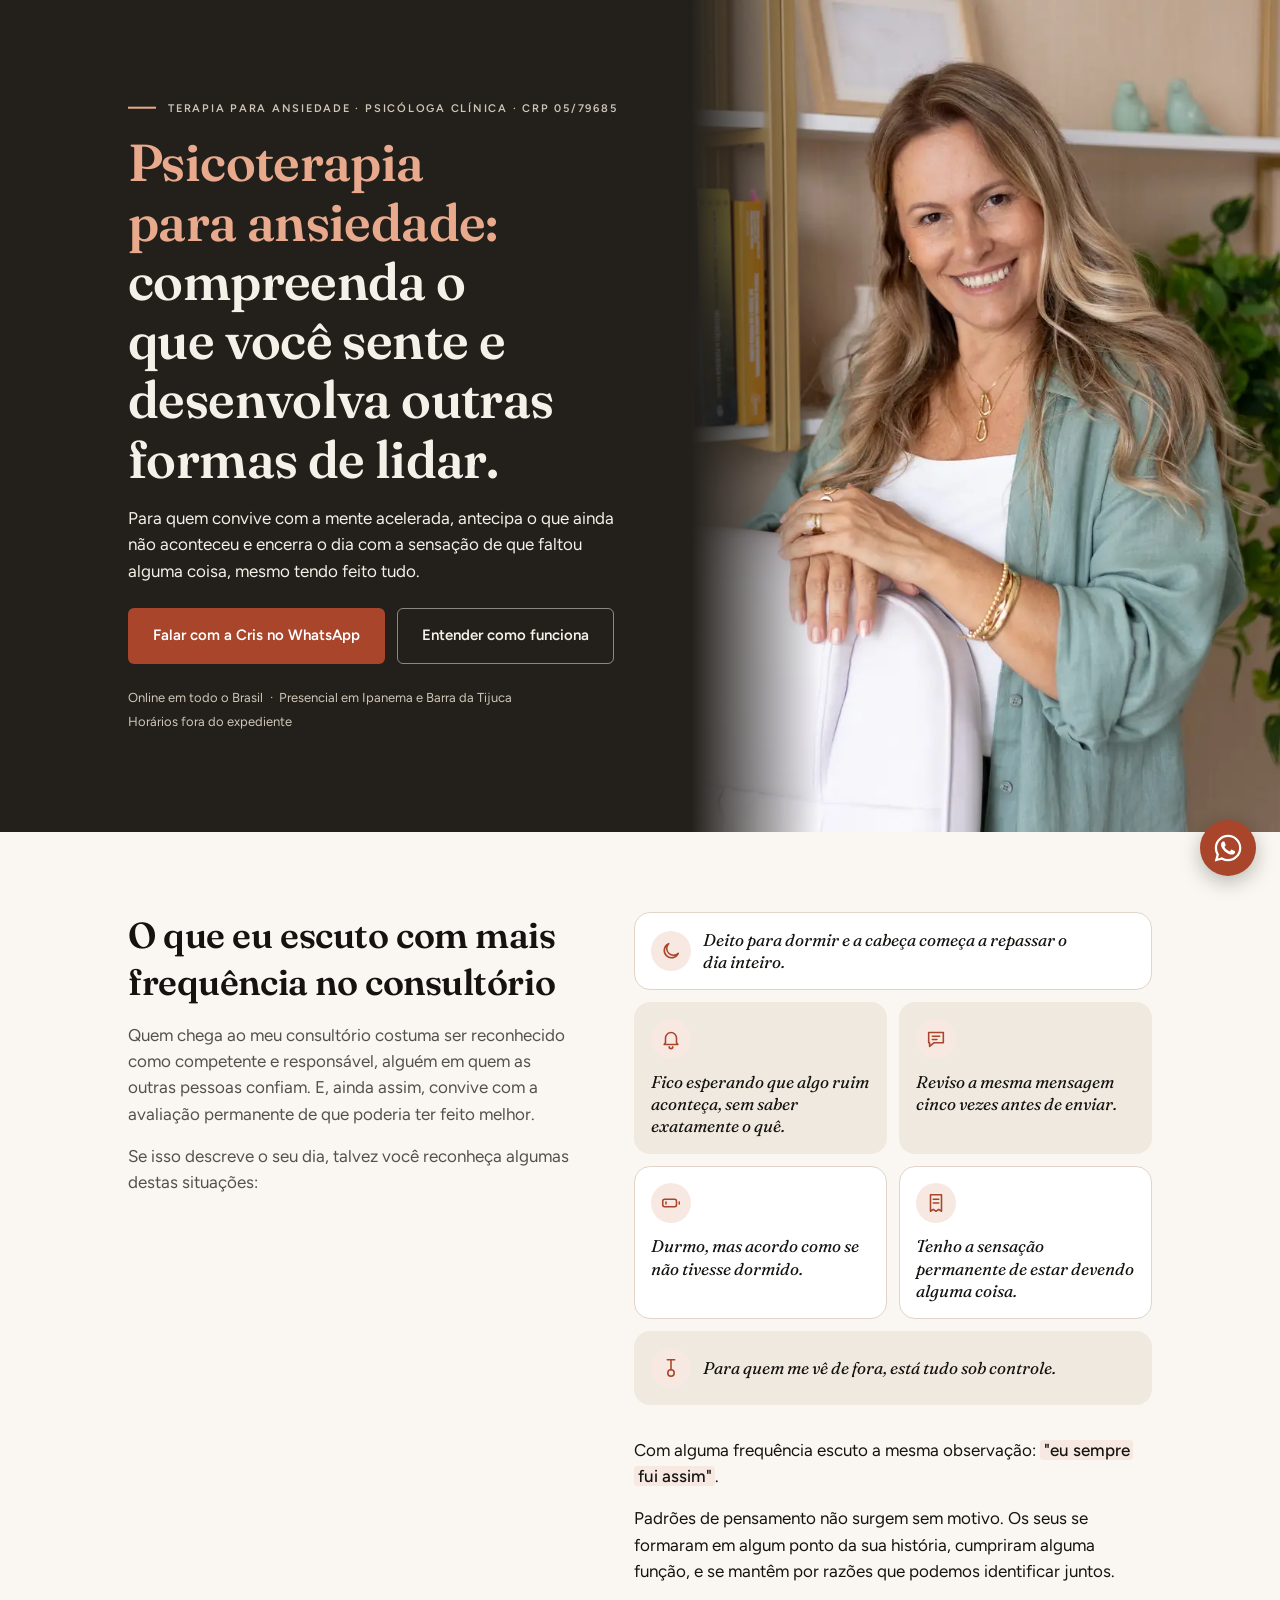
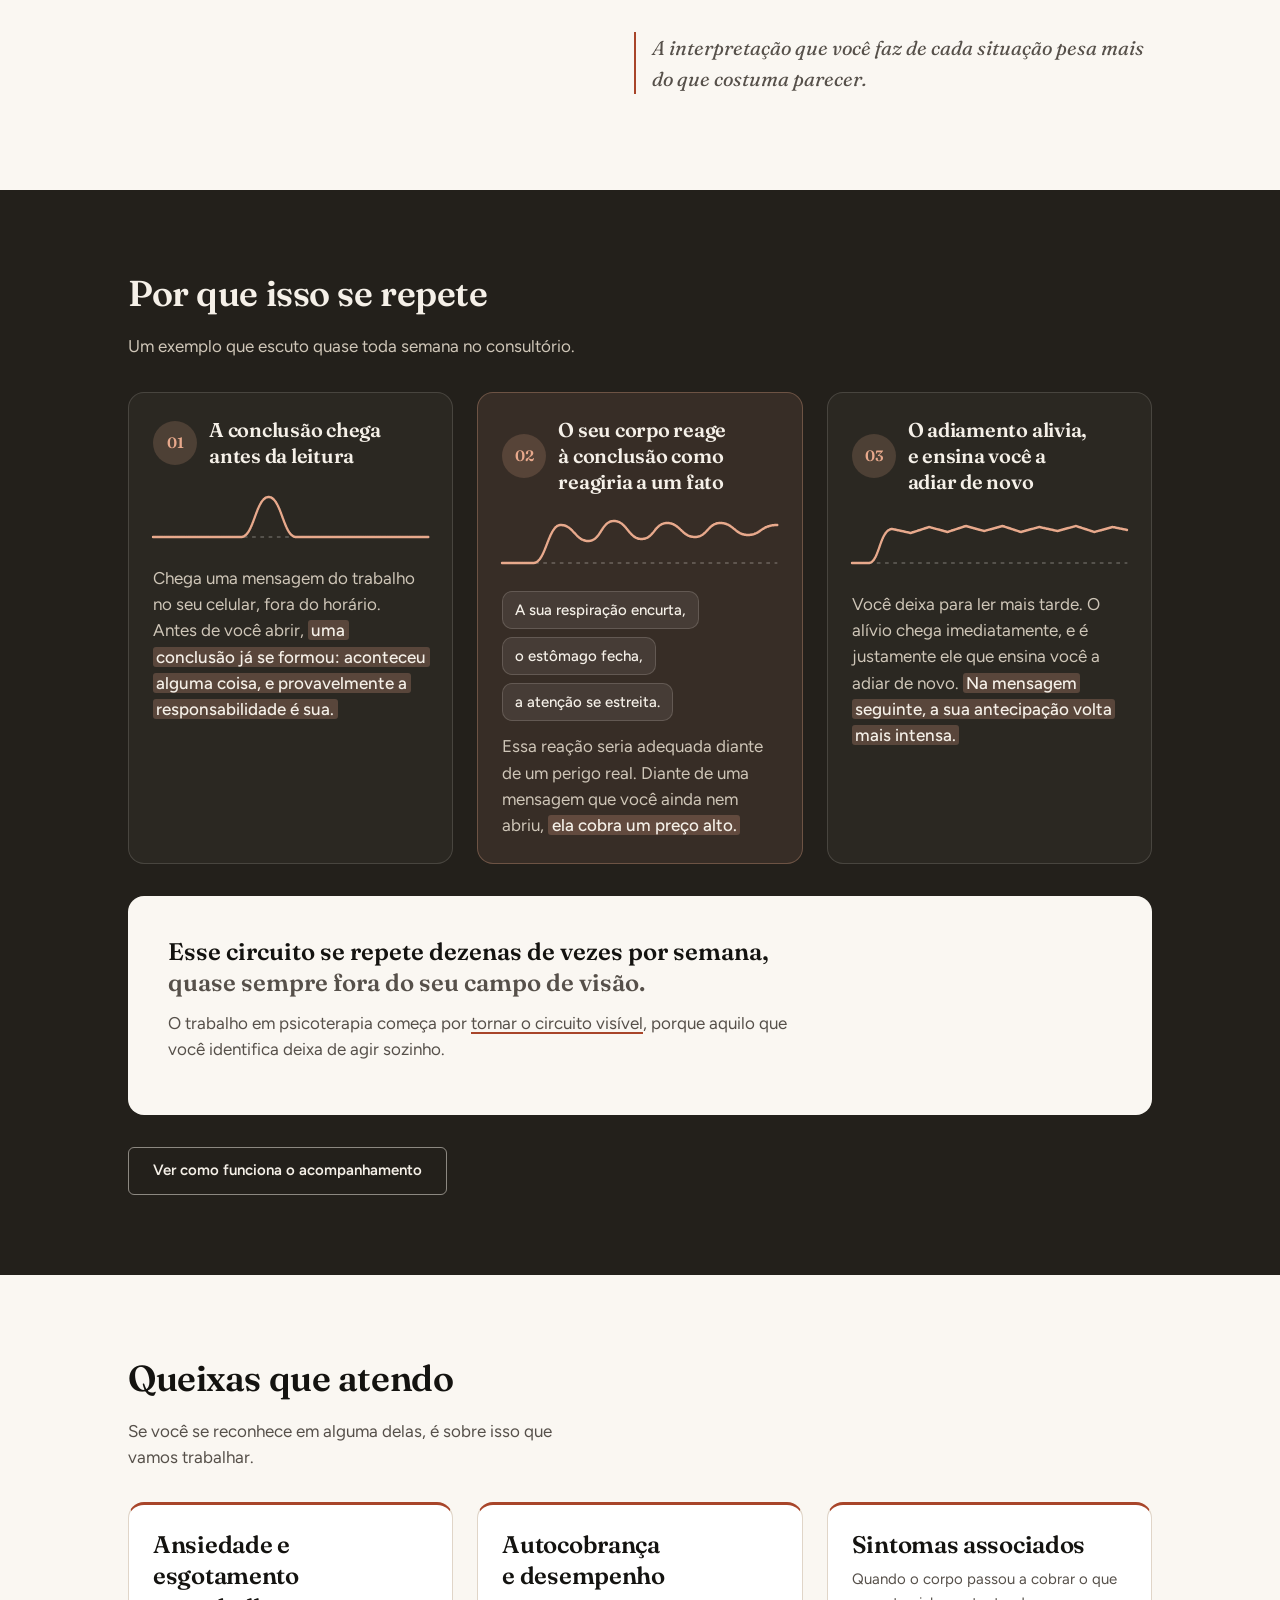
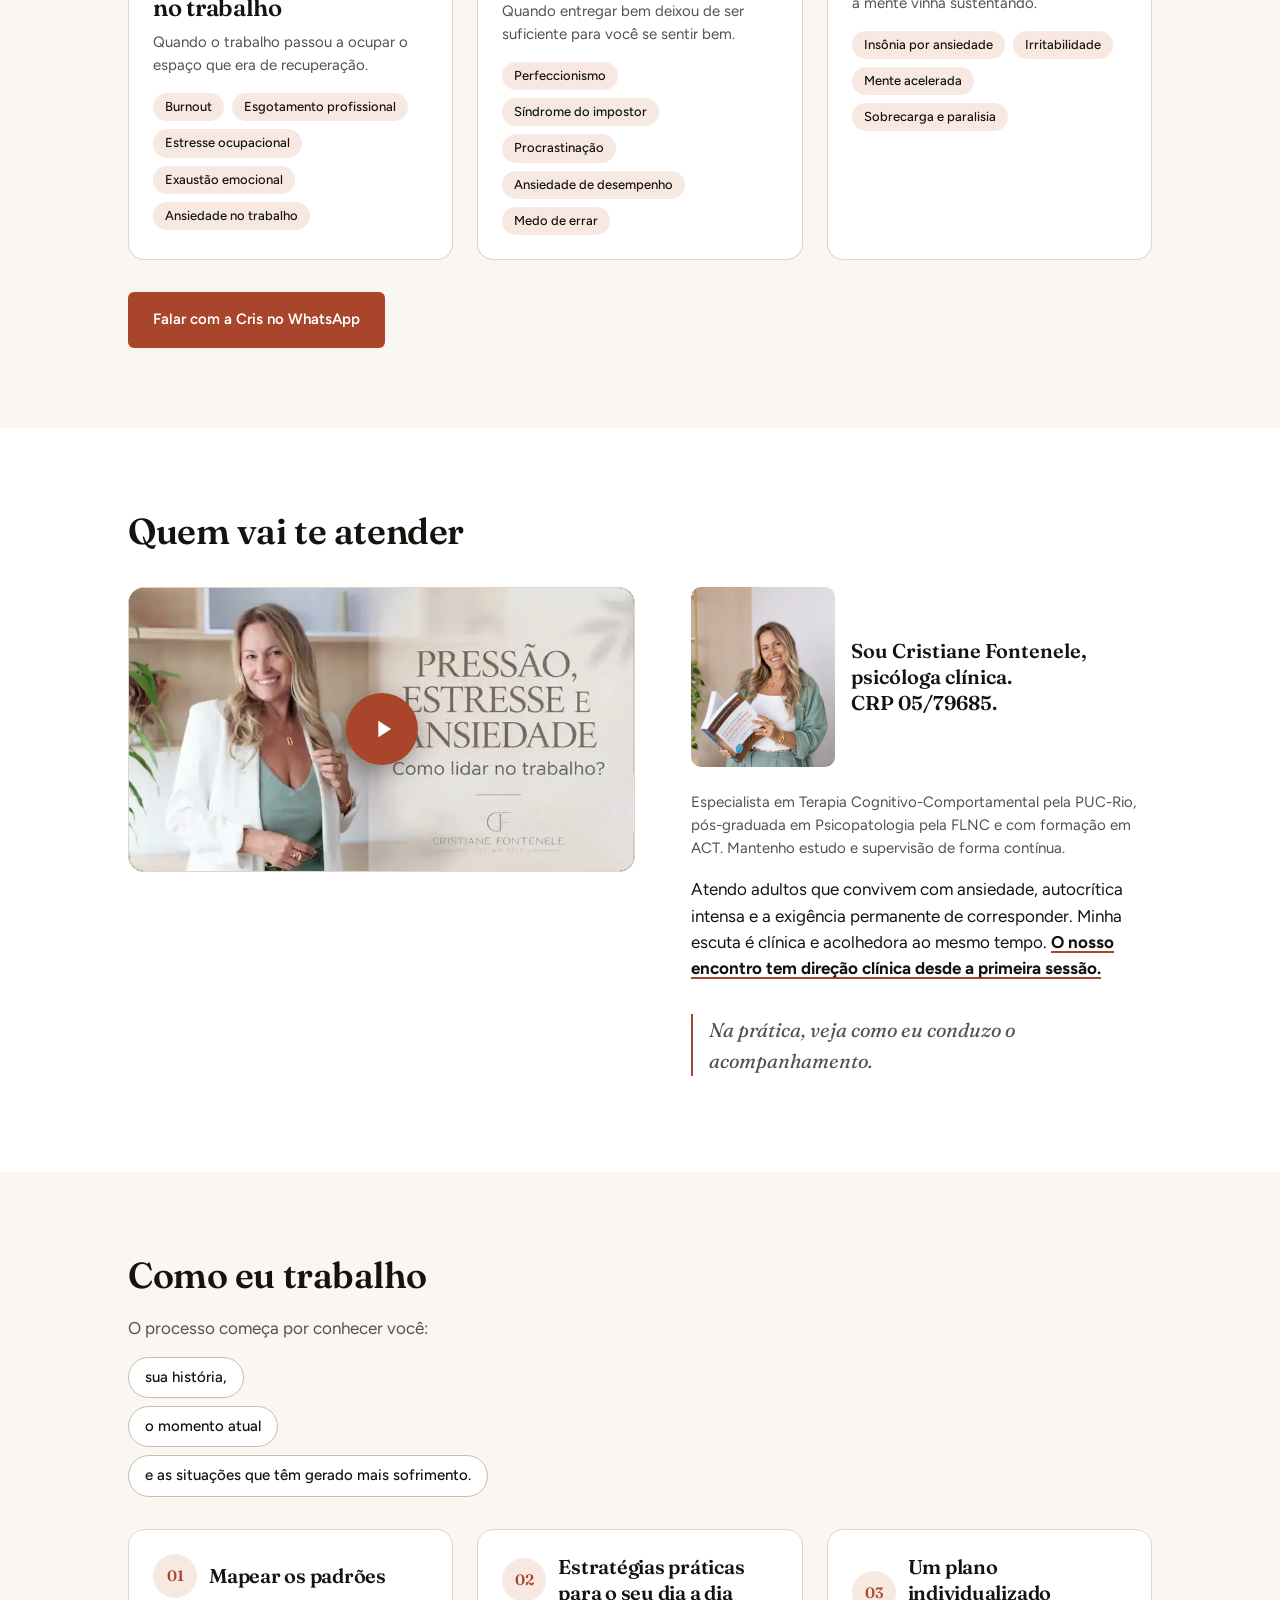
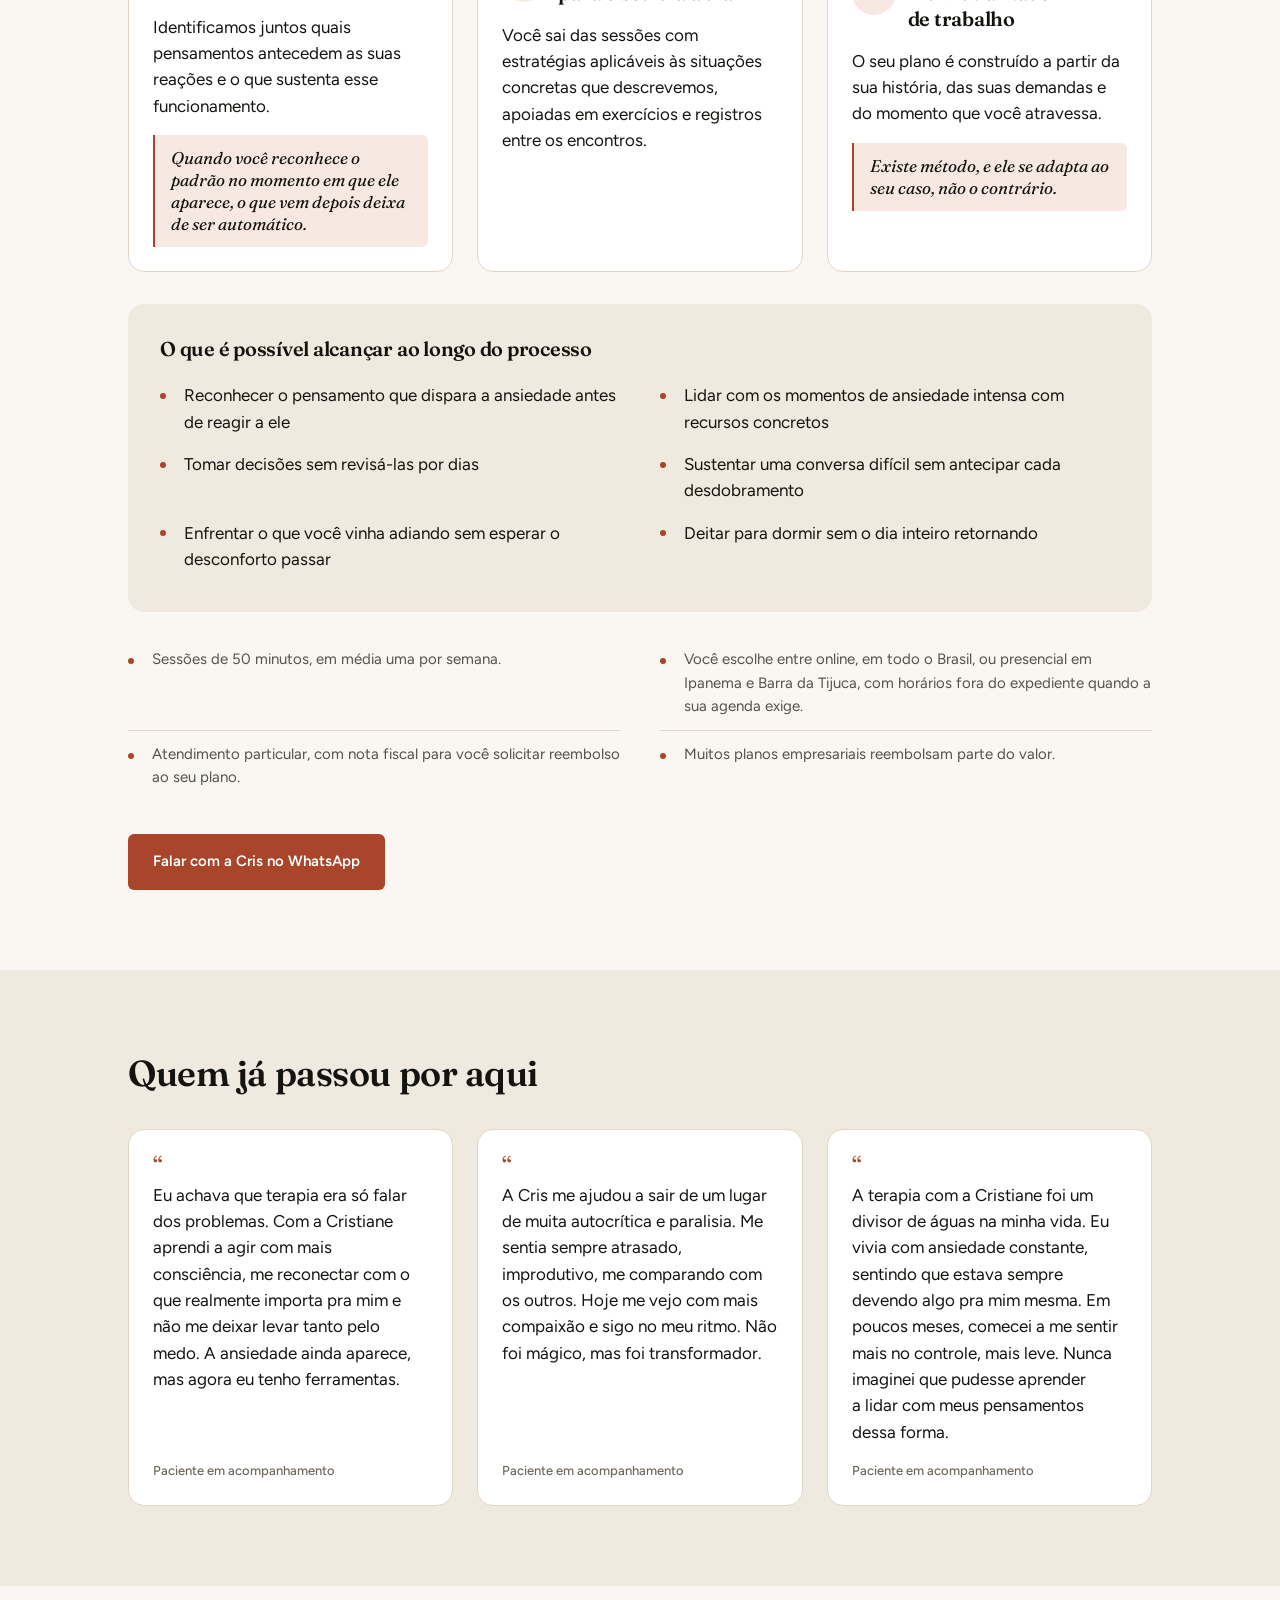
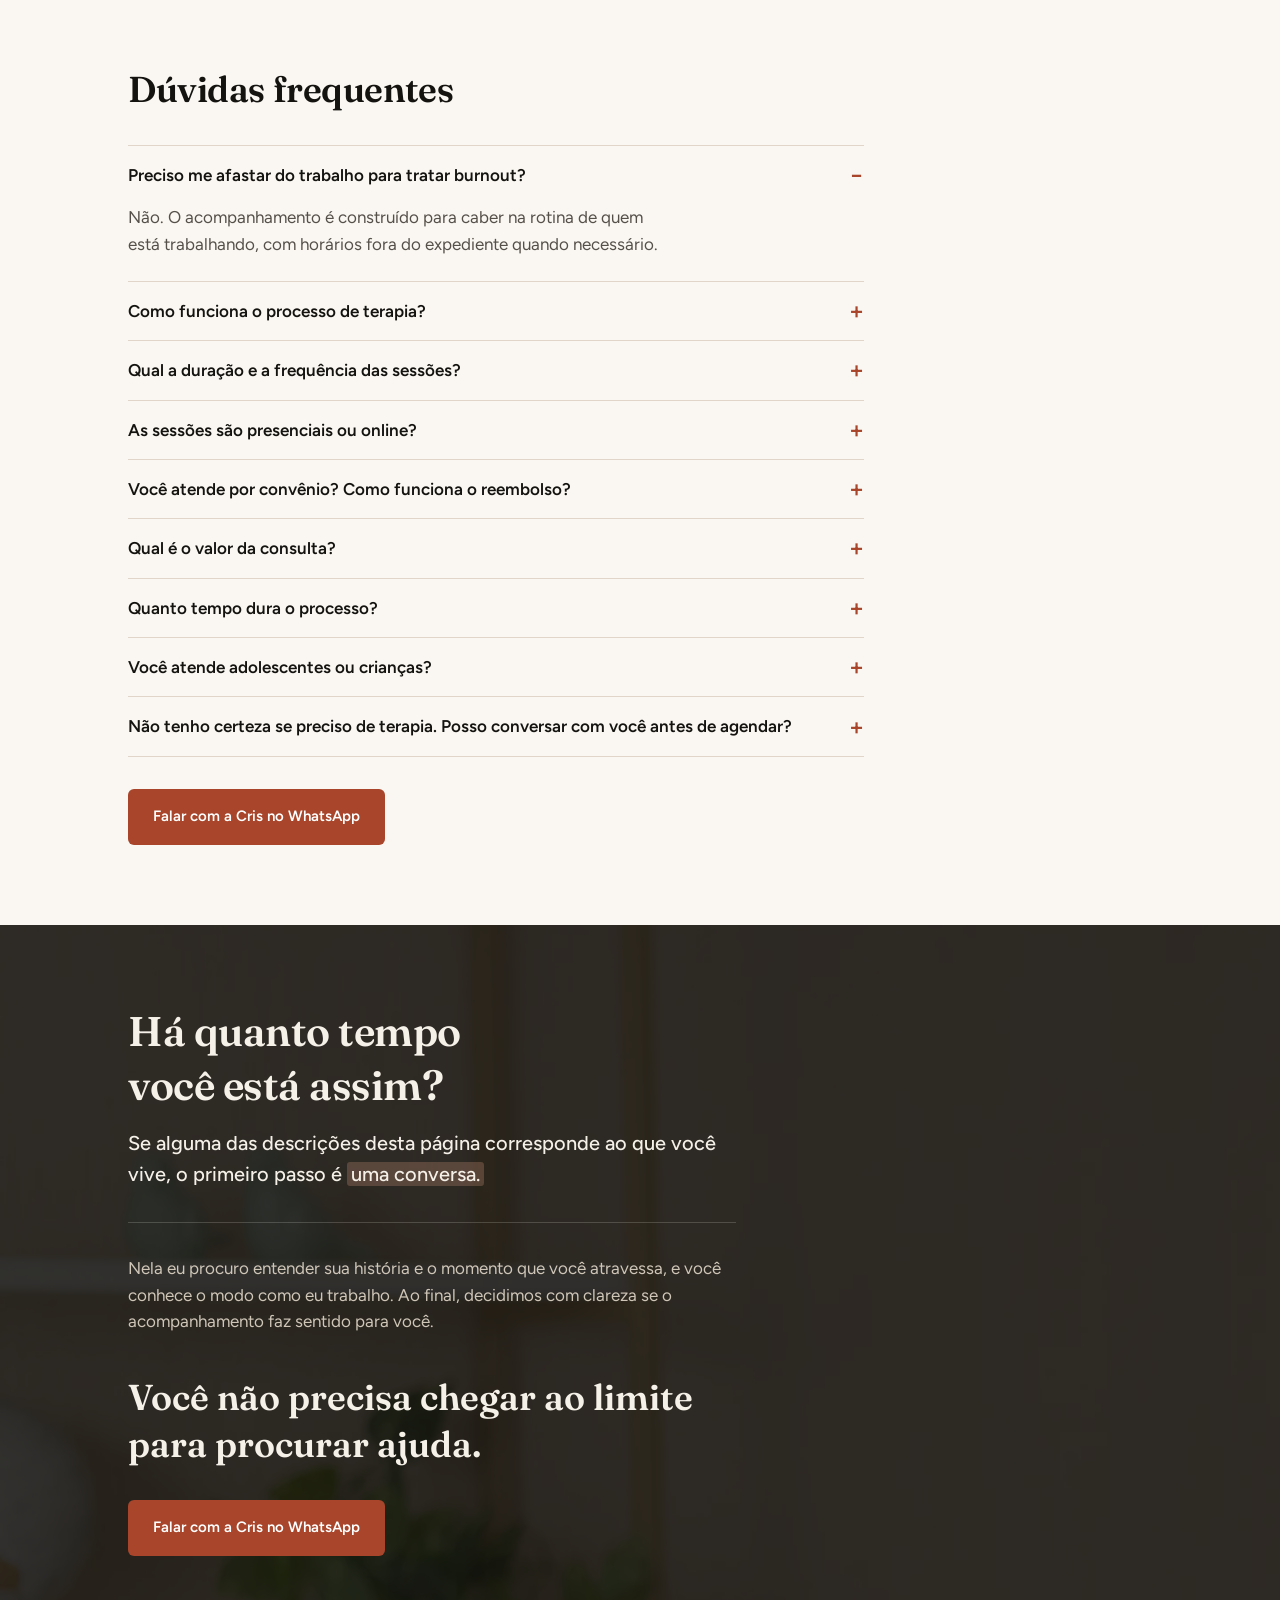
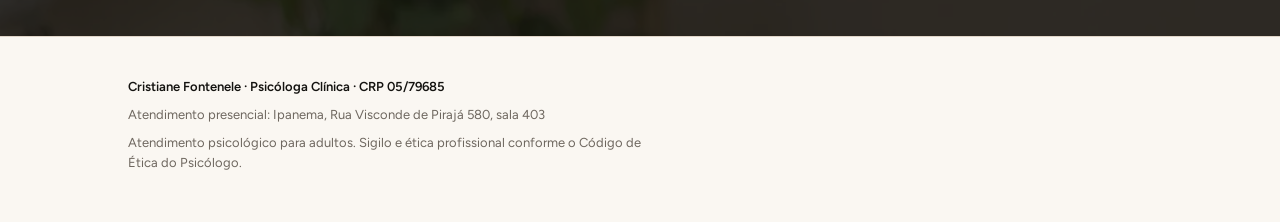
==== commit 36147e2e: "Hero: destaque no termo da campanha e menos texto na página A Co-Authored-By: Claude Opus 5.5 <norep" ====
--- a/index.html
+++ b/index.html
@@ -41,6 +41,7 @@
 .hero .overline{color:var(--c-on-dark-2)}
 .hero .overline::before{background:var(--c-accent-dark)}
 .hero h1{color:var(--c-on-dark)}
+.hero__hl{color:var(--c-accent-dark)}
 .hero p{color:var(--c-on-dark)}
 .hero__punch{font-weight:600}
 .hero__actions{display:grid;gap:var(--s-3);margin:var(--s-5) 0}
@@ -105,9 +106,8 @@
   </div>
   <div class="wrap hero__content">
     <p class="overline">TERAPIA PARA ANSIEDADE · PSICÓLOGA CLÍNICA · CRP 05/79685</p>
-    <h1>Psicoterapia para ansiedade: compreenda o que você sente e desenvolva outras formas de lidar.</h1>
+    <h1><span class="hero__hl">Psicoterapia para ansiedade:</span> compreenda o que você sente e desenvolva outras formas de lidar.</h1>
     <p>Para quem convive com a mente acelerada, antecipa o que ainda não aconteceu e encerra o dia com a sensação de que faltou alguma coisa, mesmo tendo feito tudo.</p>
-    <p class="hero__punch"><strong>Isso não é um traço da sua personalidade. É um funcionamento aprendido, e por isso pode ser modificado com você.</strong></p>
     <div class="hero__actions">
       <a class="btn btn--primary btn--block-m" href="https://wa.me/5521972045625">Falar com a Cris no WhatsApp</a>
       <a class="btn btn--ghost-on-dark btn--block-m" href="#como-funciona">Entender como funciona</a>
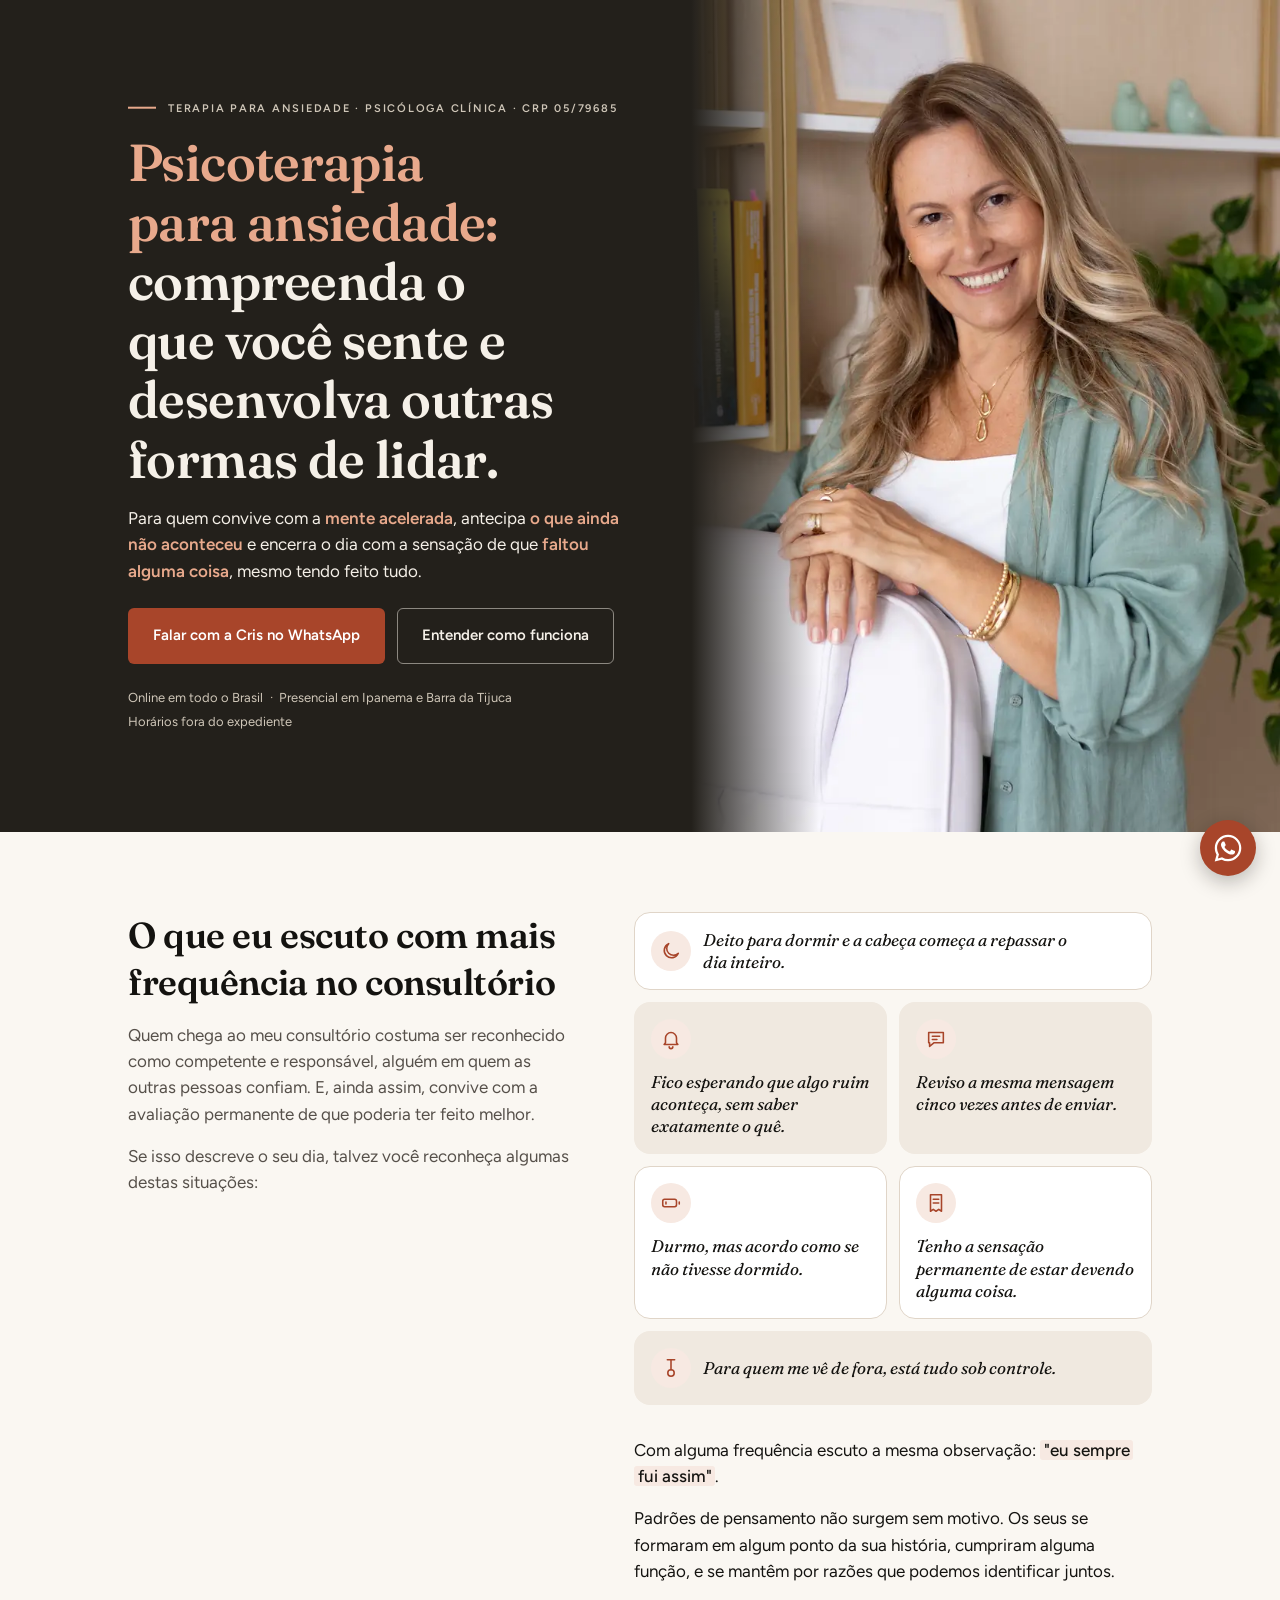
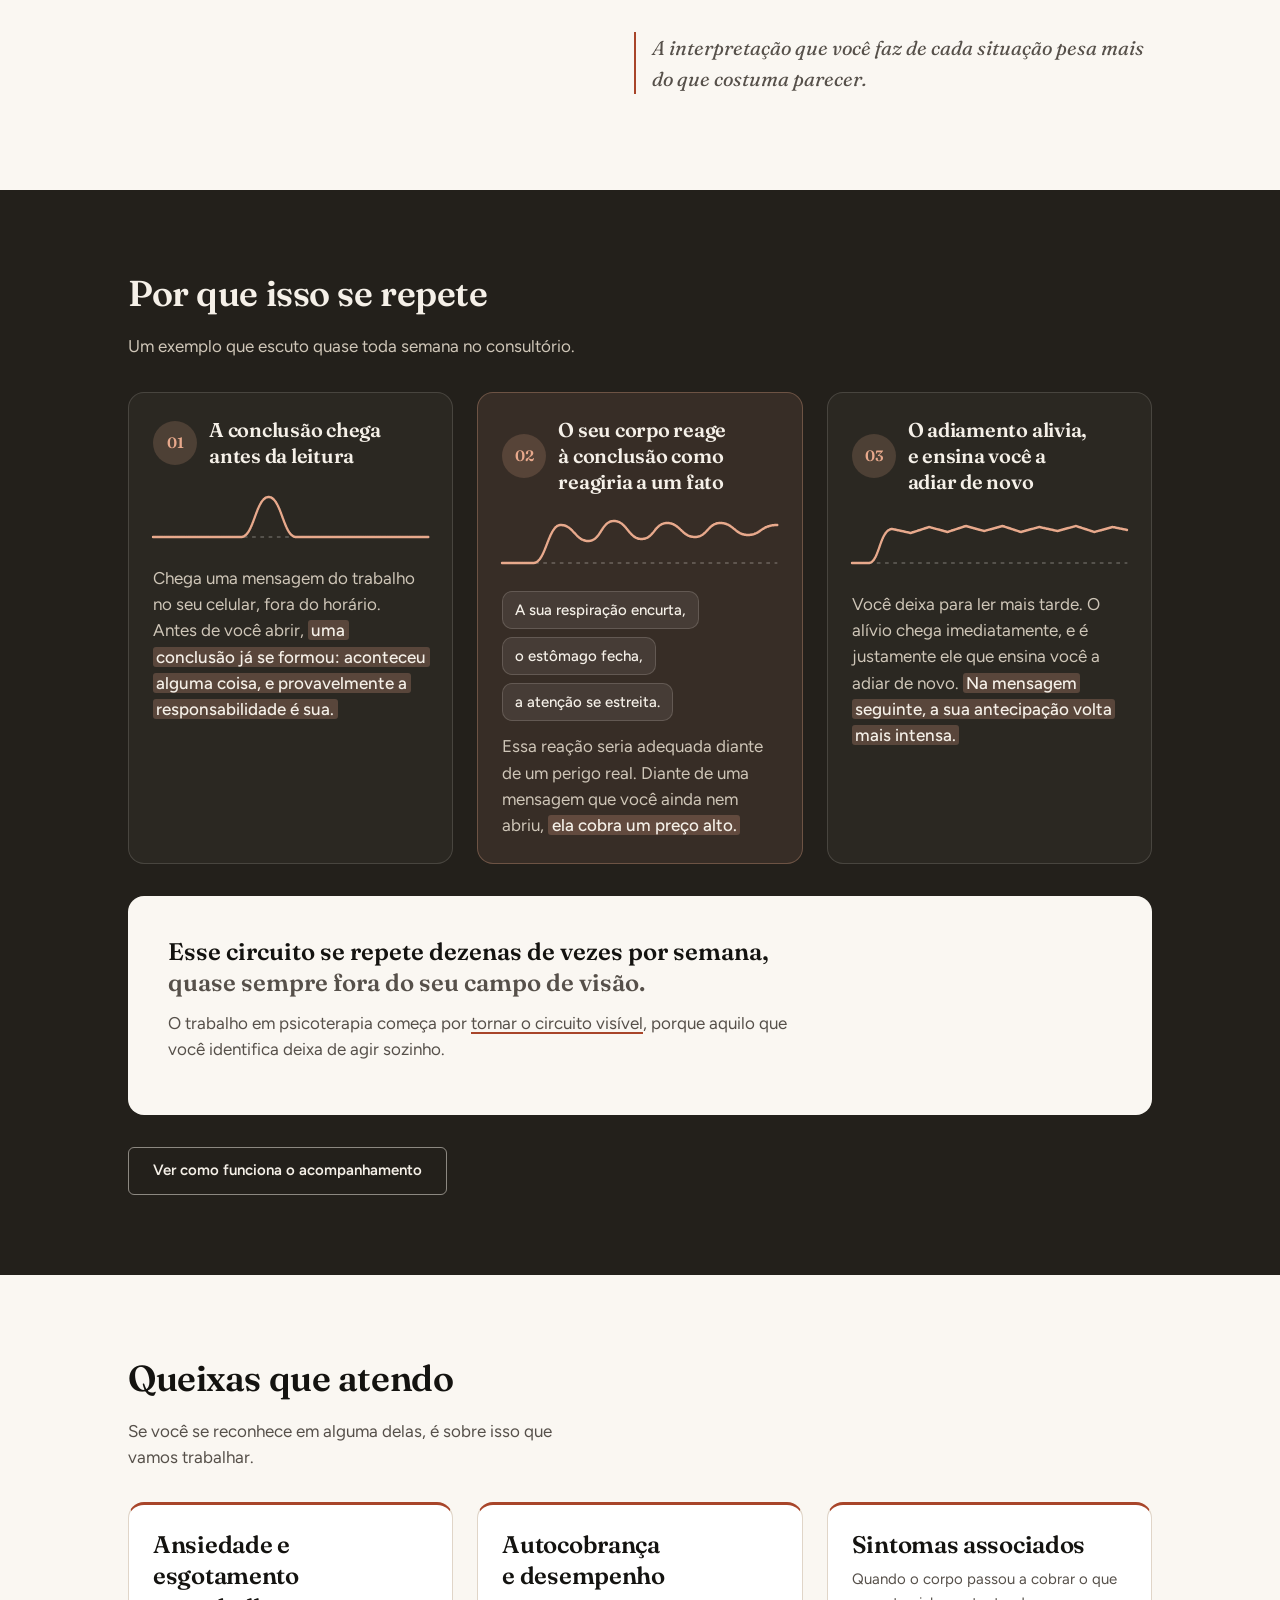
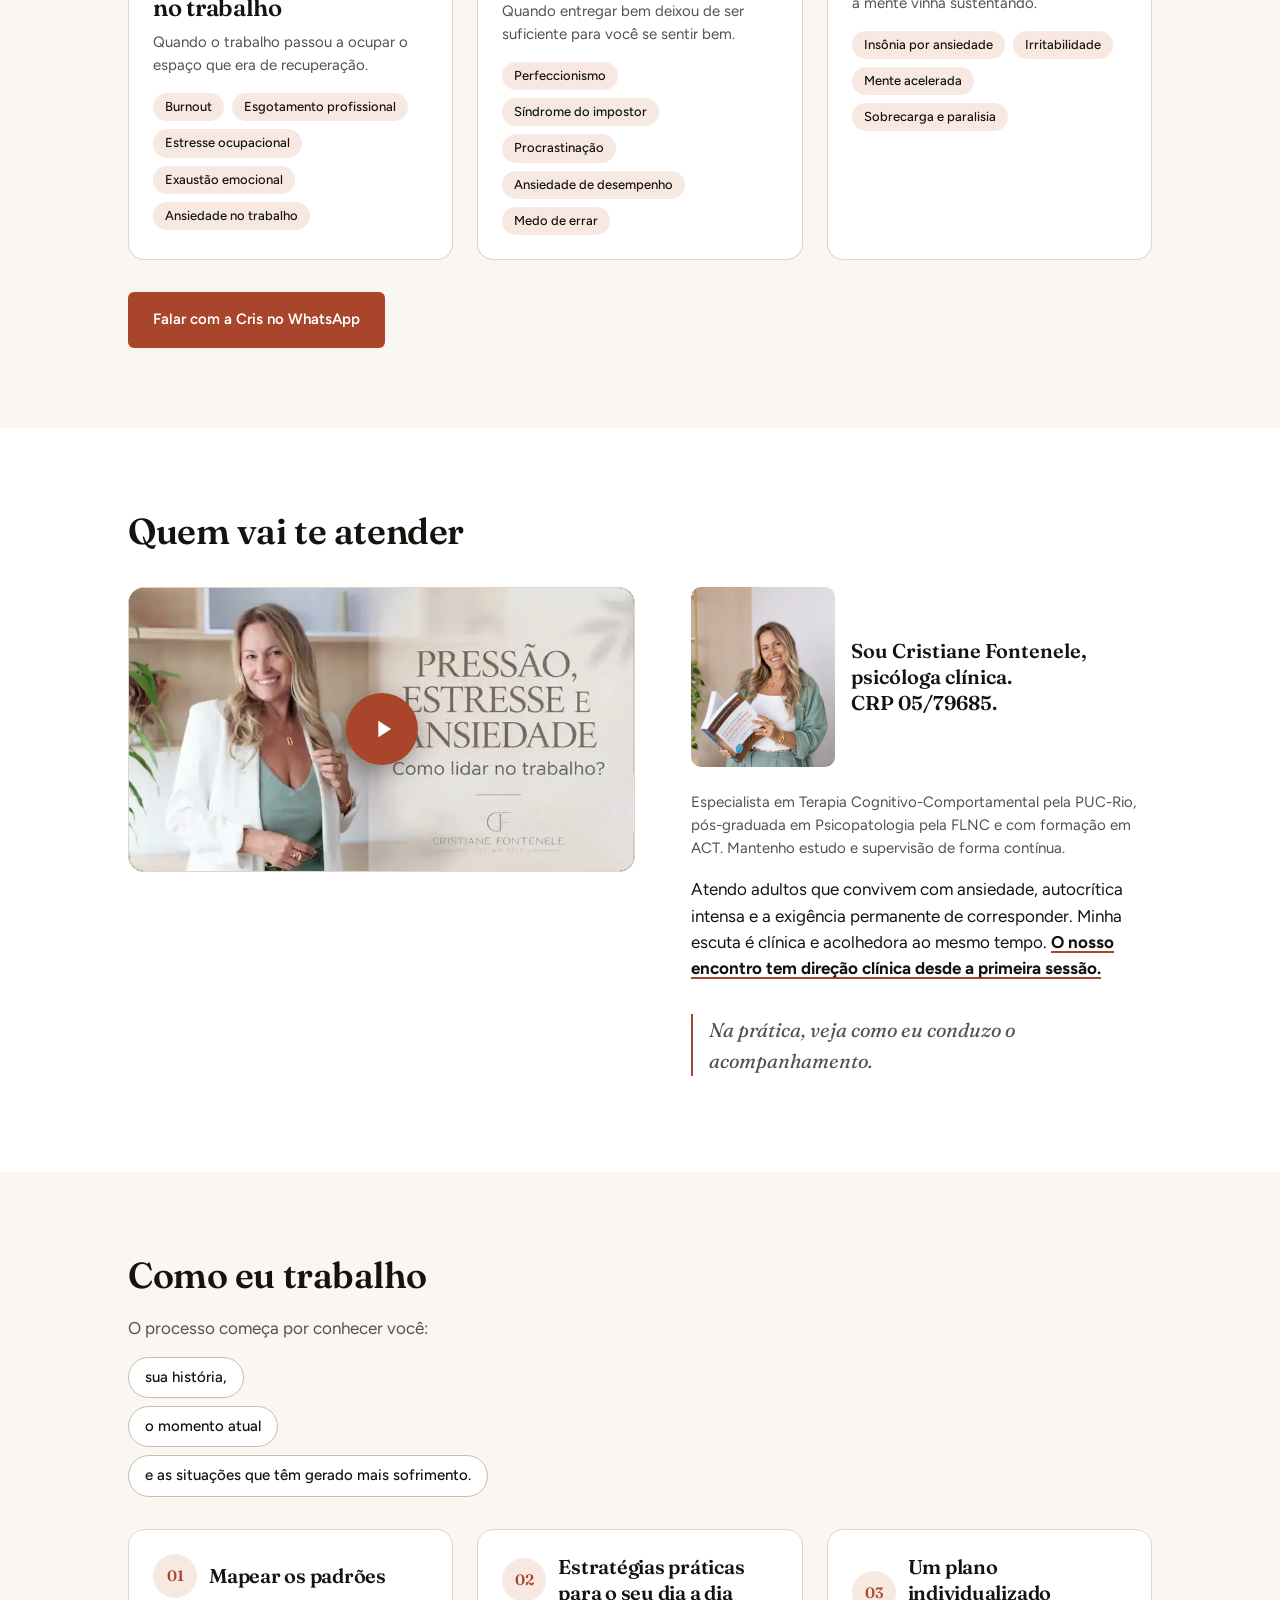
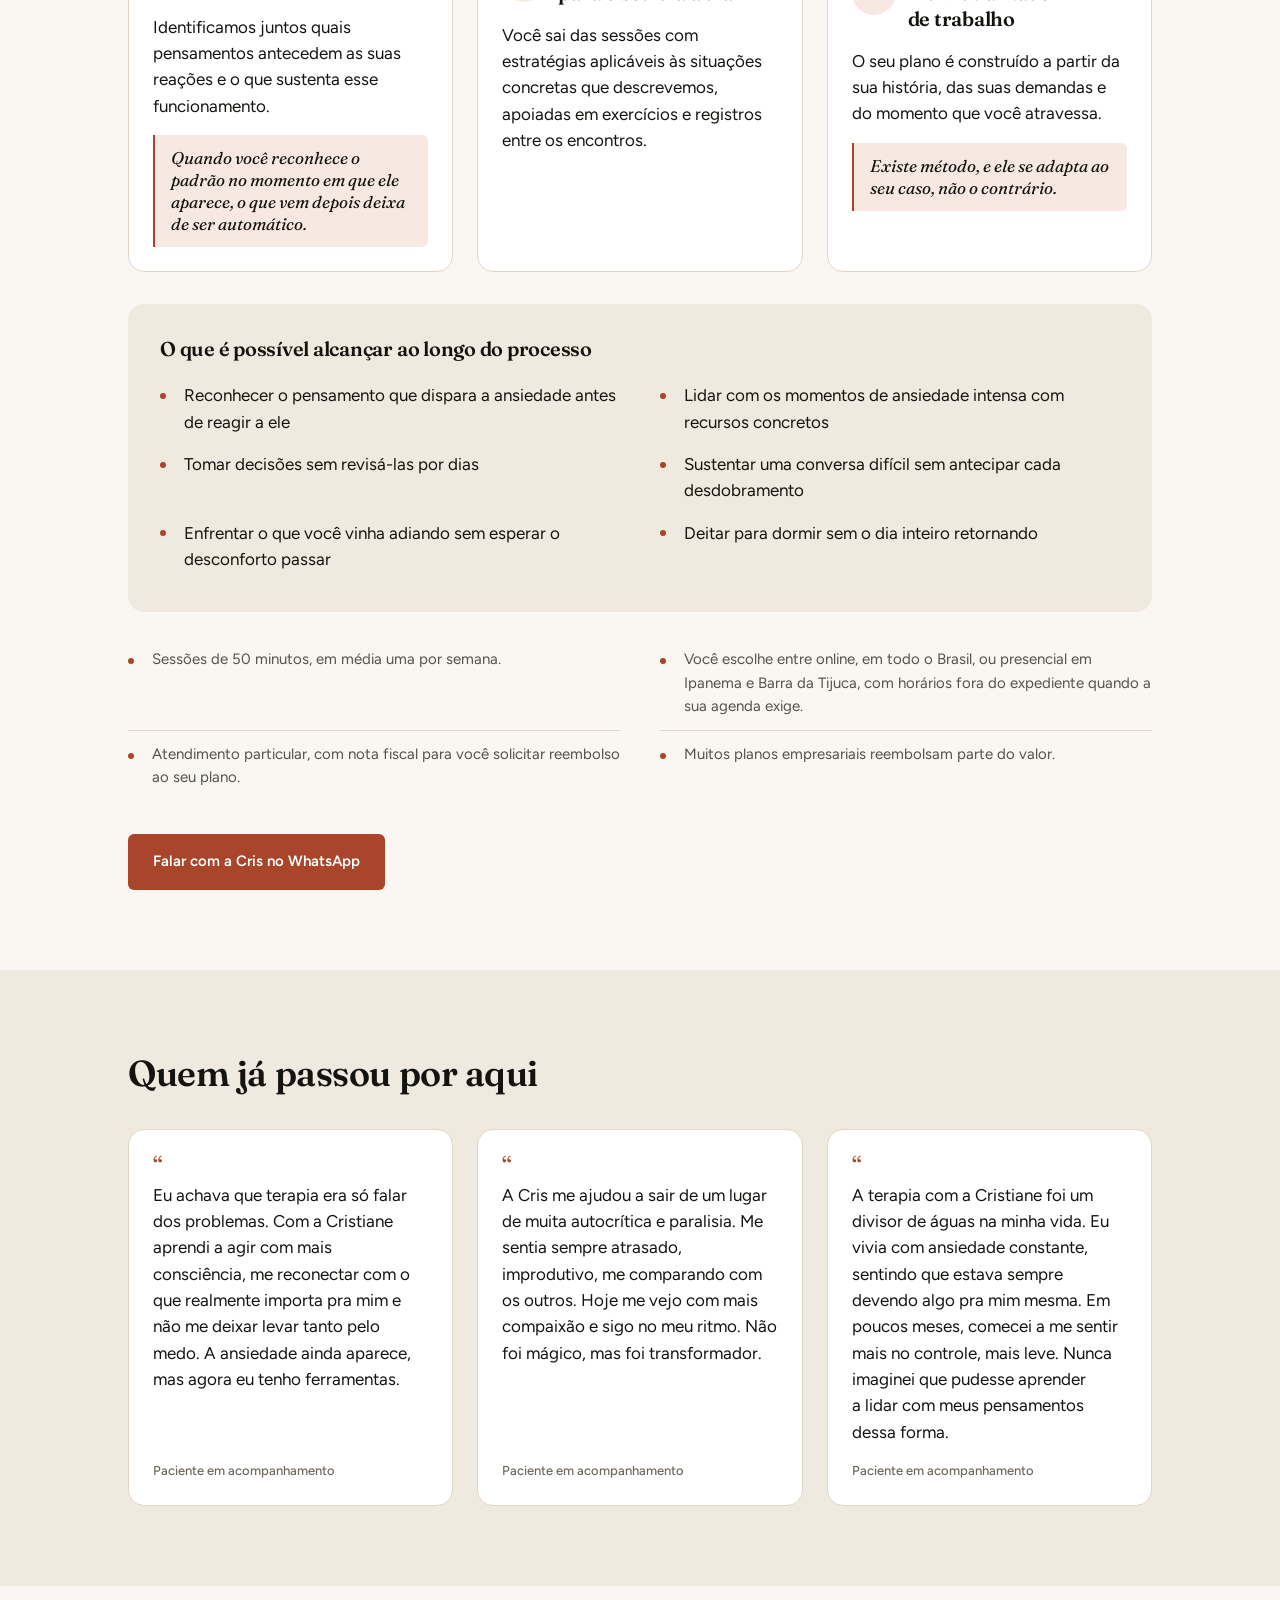
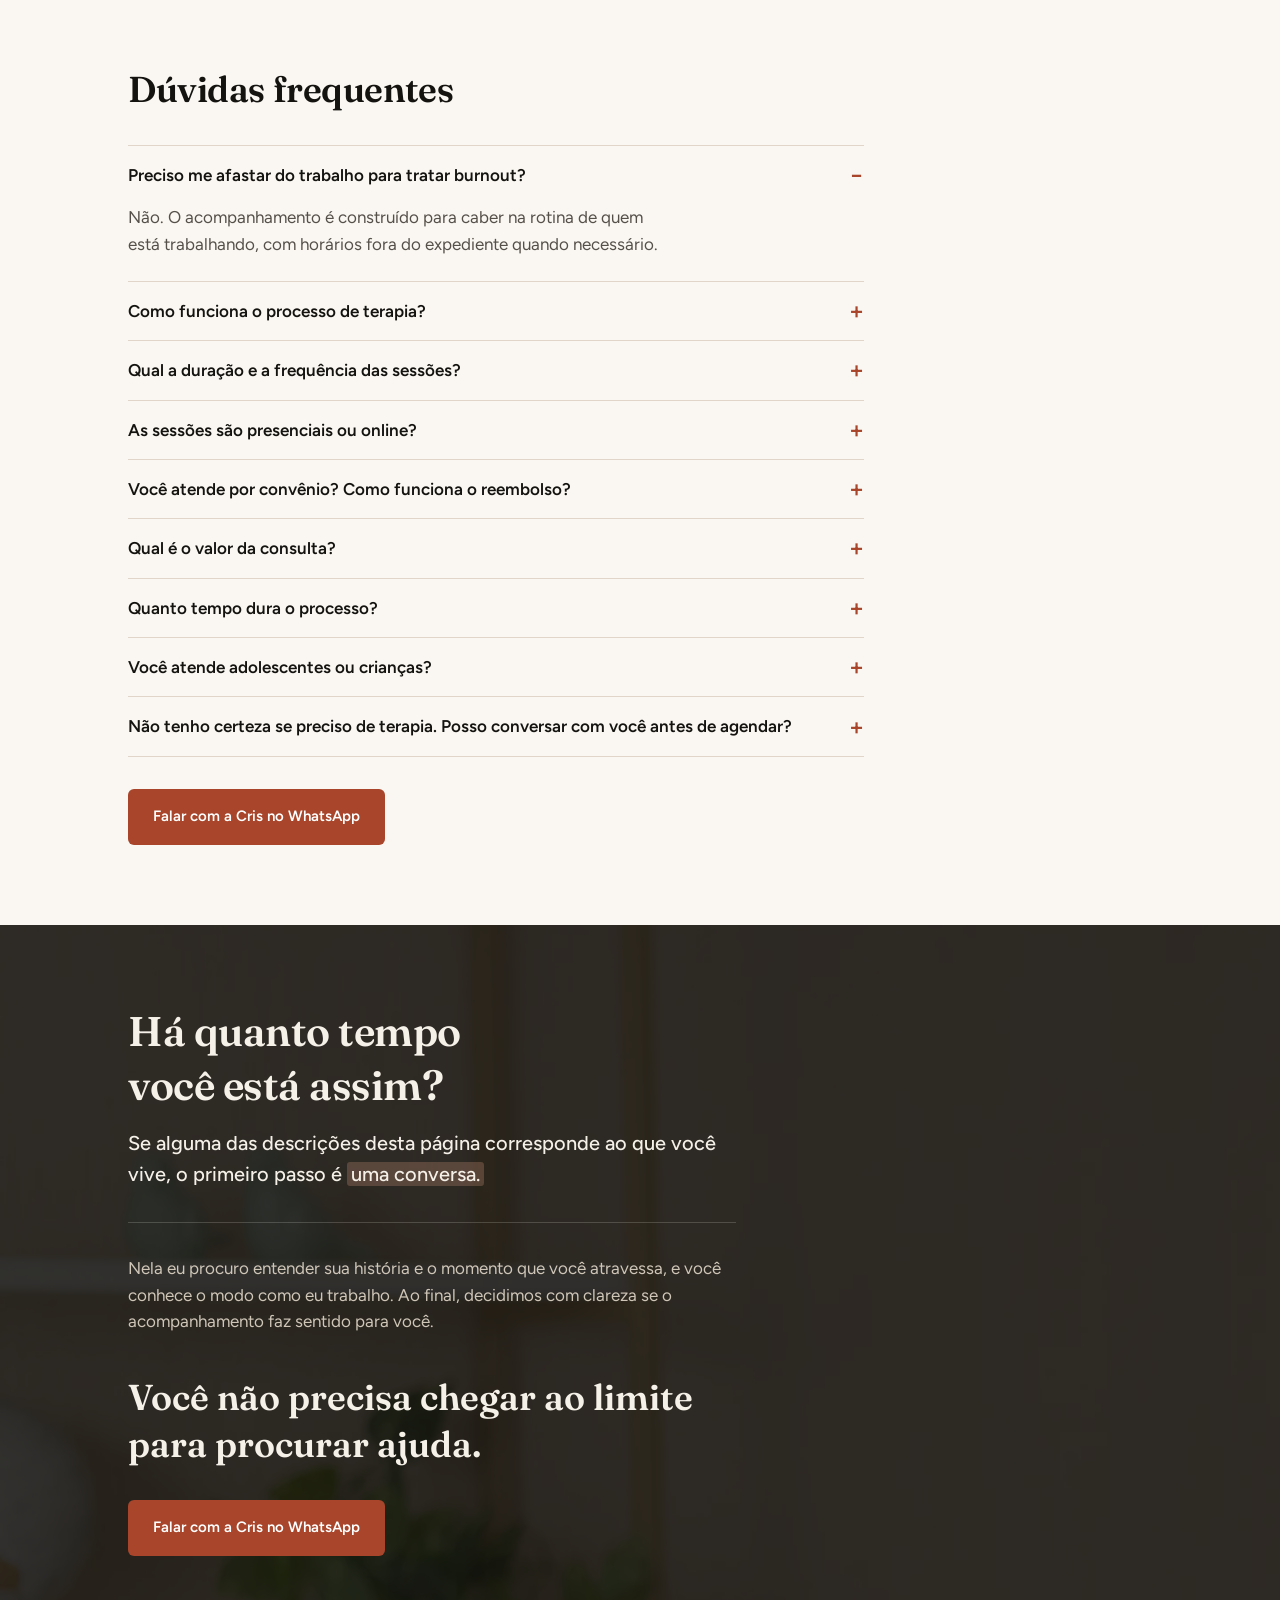
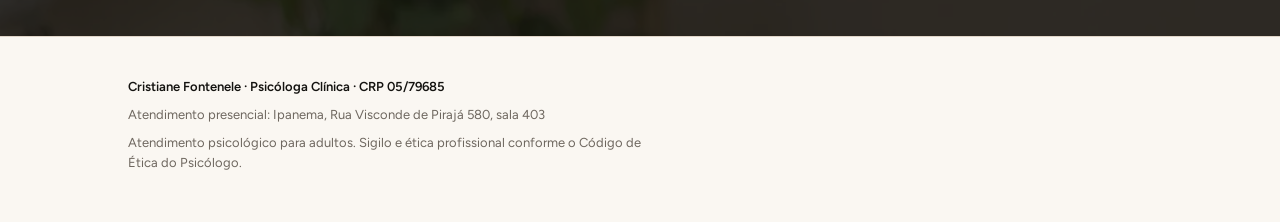
==== commit afecefa9: "Hero sem escurecimento no rosto, termos da queixa em destaque e WhatsApp com mensagem O escureciment" ====
--- a/index.html
+++ b/index.html
@@ -31,27 +31,27 @@
 .btn--ghost-on-dark:hover{background:rgba(245,240,232,.08);color:var(--c-on-dark)}
 .btn--block,.btn--block-m{display:flex;width:100%}
 @media (min-width:768px){.btn--block-m{display:inline-flex;width:auto}}
-.hero{position:relative;isolation:isolate;min-height:100svh;display:flex;align-items:flex-end;background:var(--c-dark);color:var(--c-on-dark)}
-.hero__media{position:absolute;inset:0 0 auto 0;height:min(100%,177.78vw);z-index:-2}
+.hero{position:relative;isolation:isolate;overflow:hidden;min-height:100svh;display:flex;align-items:flex-end;background:var(--c-dark);color:var(--c-on-dark)}
+.hero__media{position:absolute;inset:0 0 auto 0;height:177.78vw;z-index:-2}
 .hero__media img{width:100%;height:100%;object-fit:cover;object-position:50% 0;-webkit-mask-image:linear-gradient(180deg,#000 72%,transparent);mask-image:linear-gradient(180deg,#000 72%,transparent)}
-/* Mobile: o texto começa logo abaixo do queixo (31% da altura da foto). Medidas em vw porque a foto acompanha a largura da tela.
+/* Mobile: o queixo fica em 31% da altura da foto; o escurecimento sobe a partir de 32% e o texto começa em 37,7% (67vw). Medidas em vw porque a foto acompanha a largura da tela.
    O escurecimento fica na própria foto, com os pontos amarrados ao rosto, para valer em qualquer aparelho. */
-.hero__media::after{content:"";position:absolute;inset:0;background:linear-gradient(180deg,rgba(20,19,16,.40) 0%,rgba(20,19,16,.08) 14%,rgba(20,19,16,.12) 28%,rgba(20,19,16,.82) 33.5%,rgba(20,19,16,.94) 58%)}
-.hero__content{width:100%;padding-top:64vw;padding-bottom:var(--s-6)}
+.hero__media::after{content:"";position:absolute;inset:0;background:linear-gradient(180deg,rgba(20,19,16,.30) 0%,rgba(20,19,16,.06) 12%,rgba(20,19,16,.08) 32%,rgba(20,19,16,.82) 37%,rgba(20,19,16,.94) 58%)}
+.hero__content{width:100%;padding-top:67vw;padding-bottom:var(--s-6)}
 .hero .overline{color:var(--c-on-dark-2)}
 .hero .overline::before{background:var(--c-accent-dark)}
 .hero h1{color:var(--c-on-dark)}
 .hero__hl{color:var(--c-accent-dark)}
+.hero p .hero__hl{font-weight:600}
 .hero p{color:var(--c-on-dark)}
-.hero__punch{font-weight:600}
 .hero__actions{display:grid;gap:var(--s-3);margin:var(--s-5) 0}
 .hero :focus-visible{outline-color:var(--c-accent-dark)}
 /* Telas baixas (Safari com barras, celulares menores): hero mais compacto para o botão principal caber na primeira tela */
 @media (max-width:767px) and (max-height:760px){
-.hero__content{padding-top:60vw}
-.hero h1{font-size:1.75rem;margin-bottom:var(--s-3)}
-.hero .overline{margin-bottom:var(--s-3)}
-.hero p{margin-bottom:var(--s-3)}
+.hero__content{padding-top:66vw}
+.hero h1{font-size:1.625rem;margin-bottom:var(--s-3)}
+.hero .overline{margin-bottom:var(--s-2)}
+.hero p{margin-bottom:var(--s-3);font-size:.9375rem;line-height:1.5}
 .hero__actions{margin:var(--s-4) 0;gap:var(--s-2)}
 }
 .seals{display:flex;flex-wrap:wrap;gap:var(--s-1) 0;list-style:none;padding:0;margin:0 0 0 -1.25em;clip-path:inset(0 0 0 1.25em);font-size:var(--fs-caption);color:var(--c-ink-3)}
@@ -107,9 +107,9 @@
   <div class="wrap hero__content">
     <p class="overline">TERAPIA PARA ANSIEDADE · PSICÓLOGA CLÍNICA · CRP 05/79685</p>
     <h1><span class="hero__hl">Psicoterapia para ansiedade:</span> compreenda o que você sente e desenvolva outras formas de lidar.</h1>
-    <p>Para quem convive com a mente acelerada, antecipa o que ainda não aconteceu e encerra o dia com a sensação de que faltou alguma coisa, mesmo tendo feito tudo.</p>
+    <p>Para quem convive com a <span class="hero__hl">mente acelerada</span>, antecipa <span class="hero__hl">o que ainda não aconteceu</span> e encerra o dia com a sensação de que <span class="hero__hl">faltou alguma coisa</span>, mesmo tendo feito tudo.</p>
     <div class="hero__actions">
-      <a class="btn btn--primary btn--block-m" href="https://wa.me/5521972045625">Falar com a Cris no WhatsApp</a>
+      <a class="btn btn--primary btn--block-m" href="https://wa.me/5521972045625?text=Ol%C3%A1%2C%20vim%20pelo%20site%20e%20queria%20mais%20informa%C3%A7%C3%B5es.">Falar com a Cris no WhatsApp</a>
       <a class="btn btn--ghost-on-dark btn--block-m" href="#como-funciona">Entender como funciona</a>
     </div>
     <ul class="seals">
@@ -223,7 +223,7 @@
       </article>
     </div>
     <div class="cta">
-      <a class="btn btn--primary btn--block-m" href="https://wa.me/5521972045625">Falar com a Cris no WhatsApp</a>
+      <a class="btn btn--primary btn--block-m" href="https://wa.me/5521972045625?text=Ol%C3%A1%2C%20vim%20pelo%20site%20e%20queria%20mais%20informa%C3%A7%C3%B5es.">Falar com a Cris no WhatsApp</a>
     </div>
   </div>
 </section>
@@ -330,7 +330,7 @@
 </ul>
 <!-- /partial:secao-6-logistica -->
     <div class="cta">
-      <a class="btn btn--primary btn--block-m" href="https://wa.me/5521972045625">Falar com a Cris no WhatsApp</a>
+      <a class="btn btn--primary btn--block-m" href="https://wa.me/5521972045625?text=Ol%C3%A1%2C%20vim%20pelo%20site%20e%20queria%20mais%20informa%C3%A7%C3%B5es.">Falar com a Cris no WhatsApp</a>
     </div>
   </div>
 </section>
@@ -413,7 +413,7 @@
       </details>
     </div>
     <div class="cta">
-      <a class="btn btn--primary btn--block-m" href="https://wa.me/5521972045625">Falar com a Cris no WhatsApp</a>
+      <a class="btn btn--primary btn--block-m" href="https://wa.me/5521972045625?text=Ol%C3%A1%2C%20vim%20pelo%20site%20e%20queria%20mais%20informa%C3%A7%C3%B5es.">Falar com a Cris no WhatsApp</a>
     </div>
   </div>
 </section>
@@ -435,7 +435,7 @@
     <p>Nela eu procuro entender sua história e o momento que você atravessa, e você conhece o modo como eu trabalho. Ao final, decidimos com clareza se o acompanhamento faz sentido para você.</p>
     <p class="statement statement--light">Você não precisa chegar ao limite para procurar ajuda.</p>
     <div class="cta">
-      <a class="btn btn--on-dark btn--block-m" href="https://wa.me/5521972045625">Falar com a Cris no WhatsApp</a>
+      <a class="btn btn--on-dark btn--block-m" href="https://wa.me/5521972045625?text=Ol%C3%A1%2C%20vim%20pelo%20site%20e%20queria%20mais%20informa%C3%A7%C3%B5es.">Falar com a Cris no WhatsApp</a>
     </div>
   </div>
 </section>
@@ -453,9 +453,9 @@
 <!-- /partial:rodape -->
 
 <div class="actionbar" data-actionbar hidden>
-  <a class="btn btn--primary btn--block" href="https://wa.me/5521972045625">Falar com a Cris</a>
+  <a class="btn btn--primary btn--block" href="https://wa.me/5521972045625?text=Ol%C3%A1%2C%20vim%20pelo%20site%20e%20queria%20mais%20informa%C3%A7%C3%B5es.">Falar com a Cris</a>
 </div>
-<a class="wa-bubble" href="https://wa.me/5521972045625" aria-label="Falar com a Cris no WhatsApp">
+<a class="wa-bubble" href="https://wa.me/5521972045625?text=Ol%C3%A1%2C%20vim%20pelo%20site%20e%20queria%20mais%20informa%C3%A7%C3%B5es." aria-label="Falar com a Cris no WhatsApp">
   <svg viewBox="0 0 24 24" width="28" height="28" aria-hidden="true"><path fill="currentColor" d="M17.47 14.38c-.3-.15-1.76-.87-2.03-.97-.27-.1-.47-.15-.67.15-.2.3-.77.97-.94 1.17-.17.2-.35.22-.64.07-.3-.15-1.26-.46-2.4-1.48-.88-.79-1.48-1.76-1.66-2.06-.17-.3-.02-.46.13-.6.13-.14.3-.35.45-.52.15-.17.2-.3.3-.5.1-.2.05-.37-.03-.52-.07-.15-.67-1.6-.92-2.2-.24-.58-.49-.5-.67-.5h-.57c-.2 0-.52.07-.8.37-.27.3-1.04 1.02-1.04 2.48s1.07 2.88 1.21 3.08c.15.2 2.1 3.2 5.08 4.49.71.31 1.26.49 1.7.63.71.22 1.36.19 1.87.12.57-.09 1.76-.72 2-1.41.25-.7.25-1.29.18-1.41-.07-.13-.27-.2-.57-.35M12.05 21.5h-.01a9.4 9.4 0 0 1-4.8-1.31l-.34-.2-3.57.93.95-3.48-.22-.36a9.42 9.42 0 0 1-1.45-5.02c0-5.2 4.24-9.43 9.45-9.43a9.4 9.4 0 0 1 9.44 9.44c0 5.2-4.24 9.43-9.45 9.43m8.04-17.47A11.3 11.3 0 0 0 12.05.7C5.78.7.68 5.8.68 12.06c0 2 .52 3.96 1.52 5.68L.6 23.6l6-1.57a11.33 11.33 0 0 0 5.44 1.39h.01c6.26 0 11.36-5.1 11.36-11.36 0-3.04-1.18-5.89-3.33-8.03"/></svg>
 </a>
 
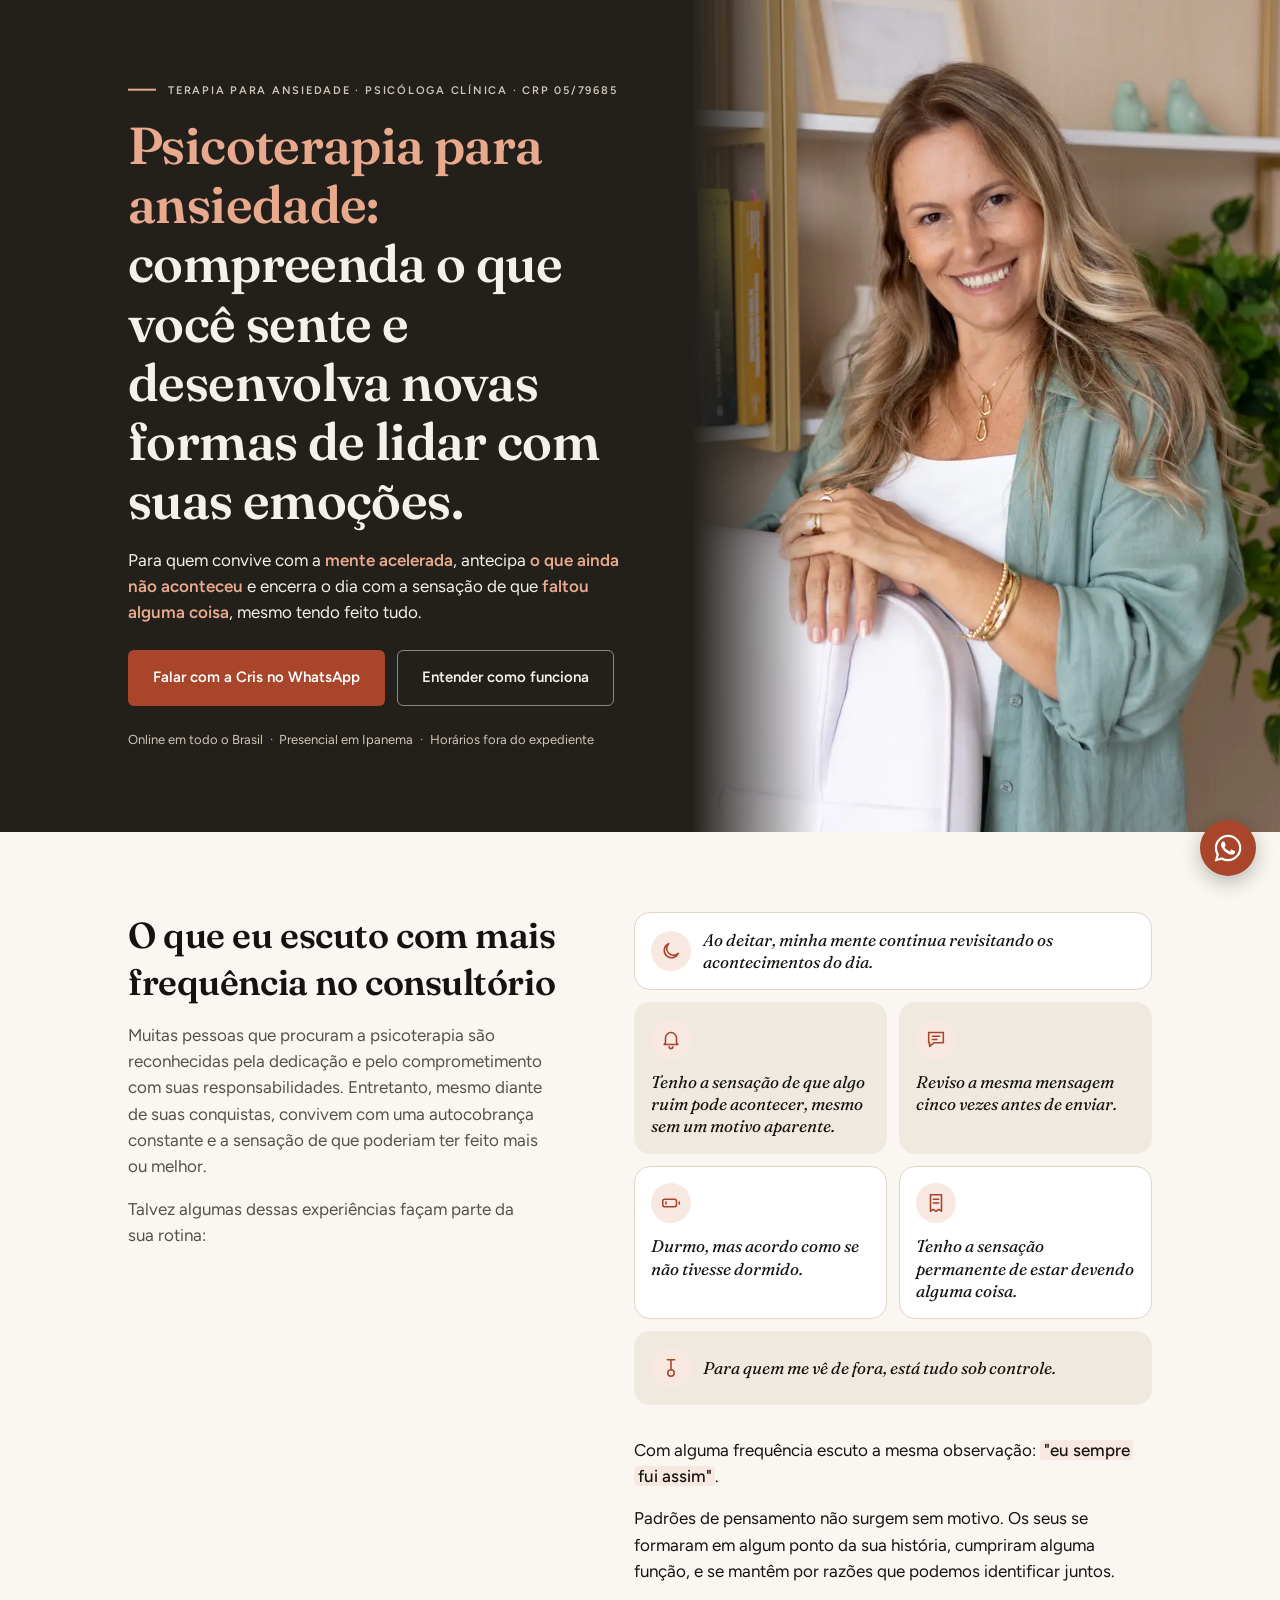
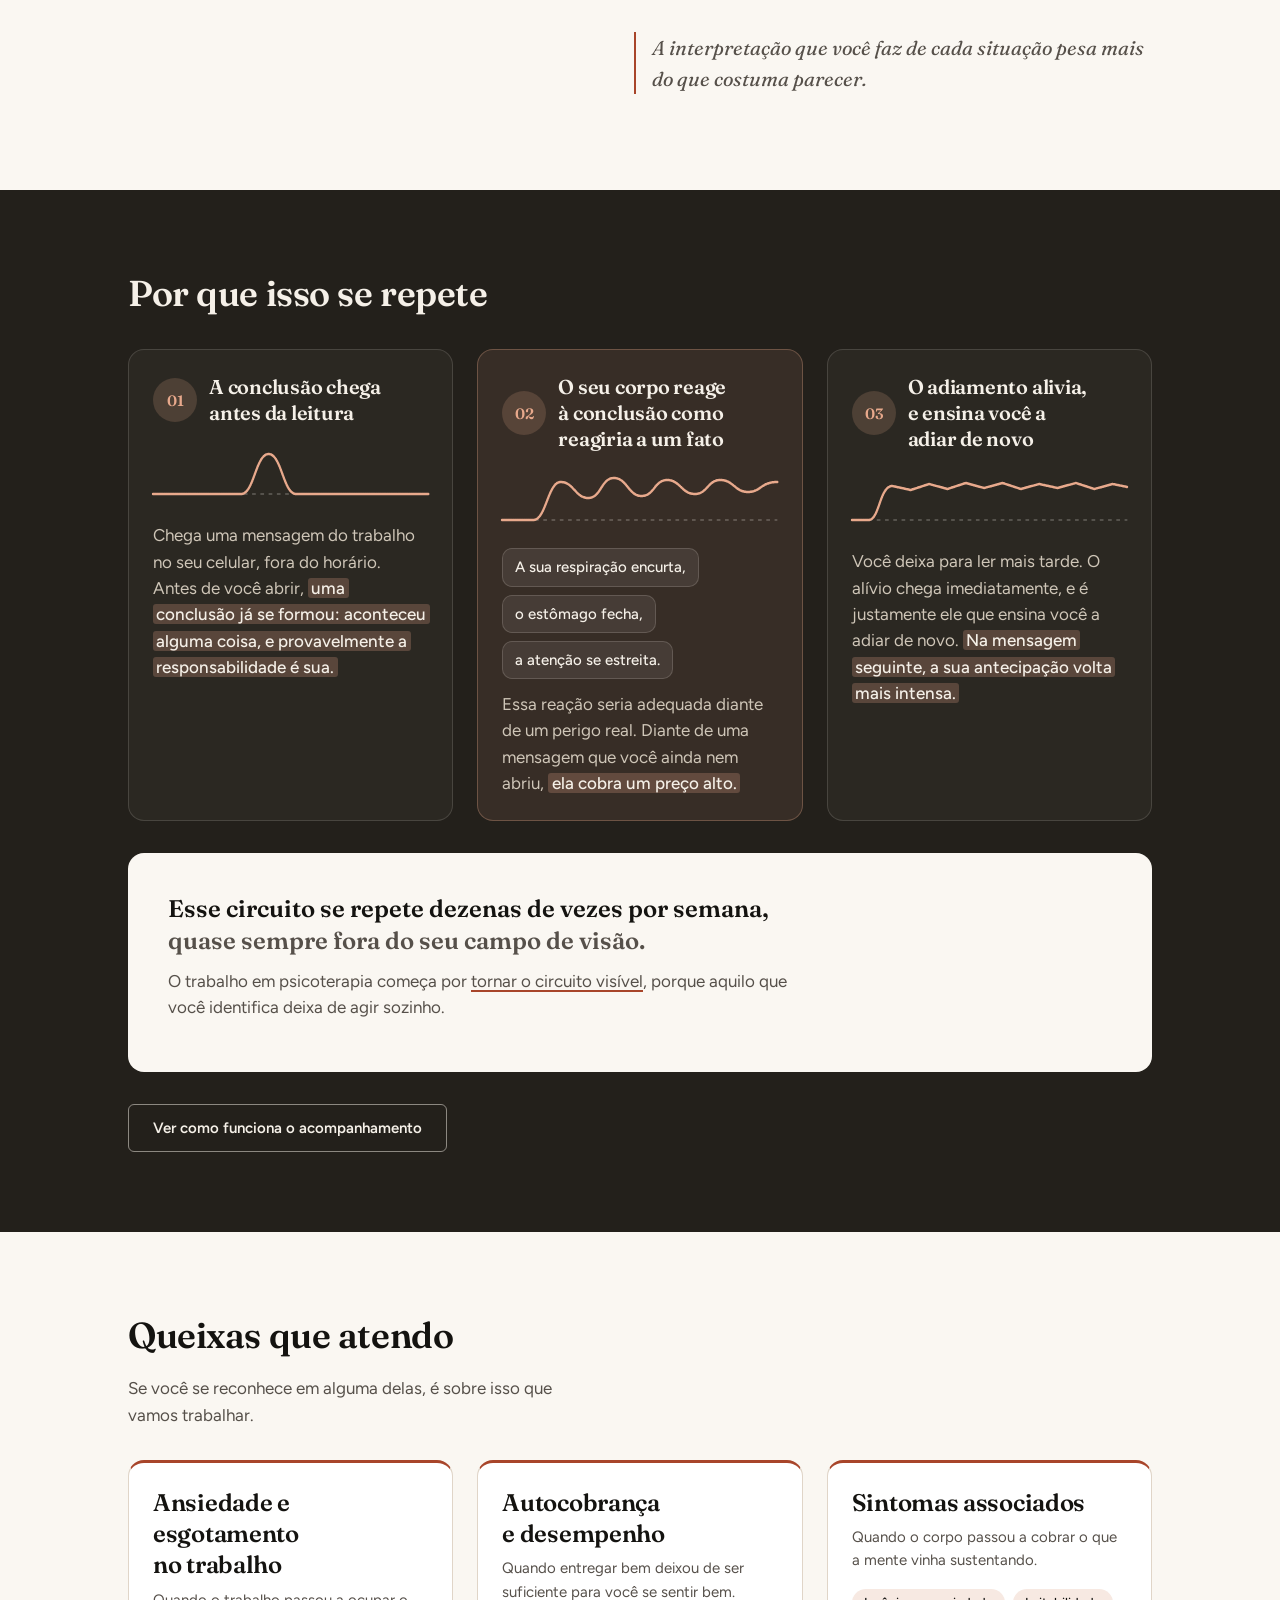
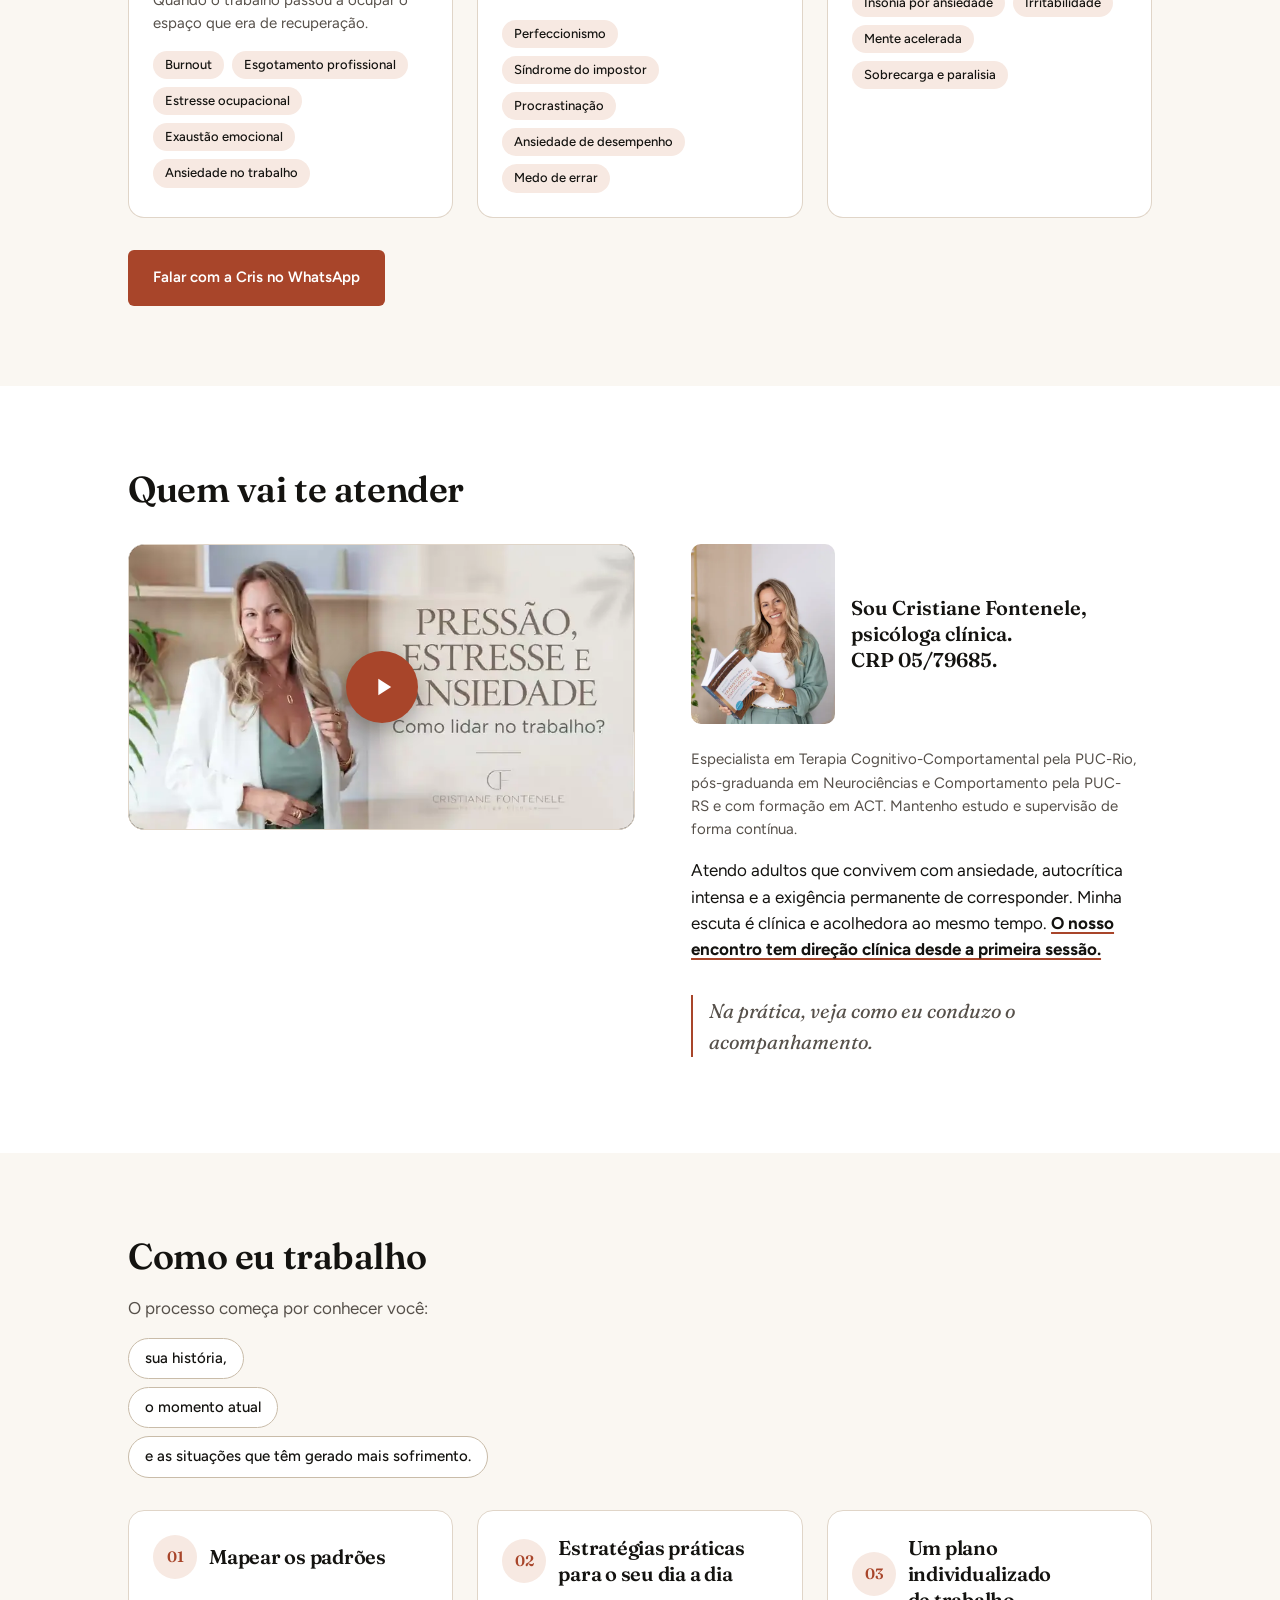
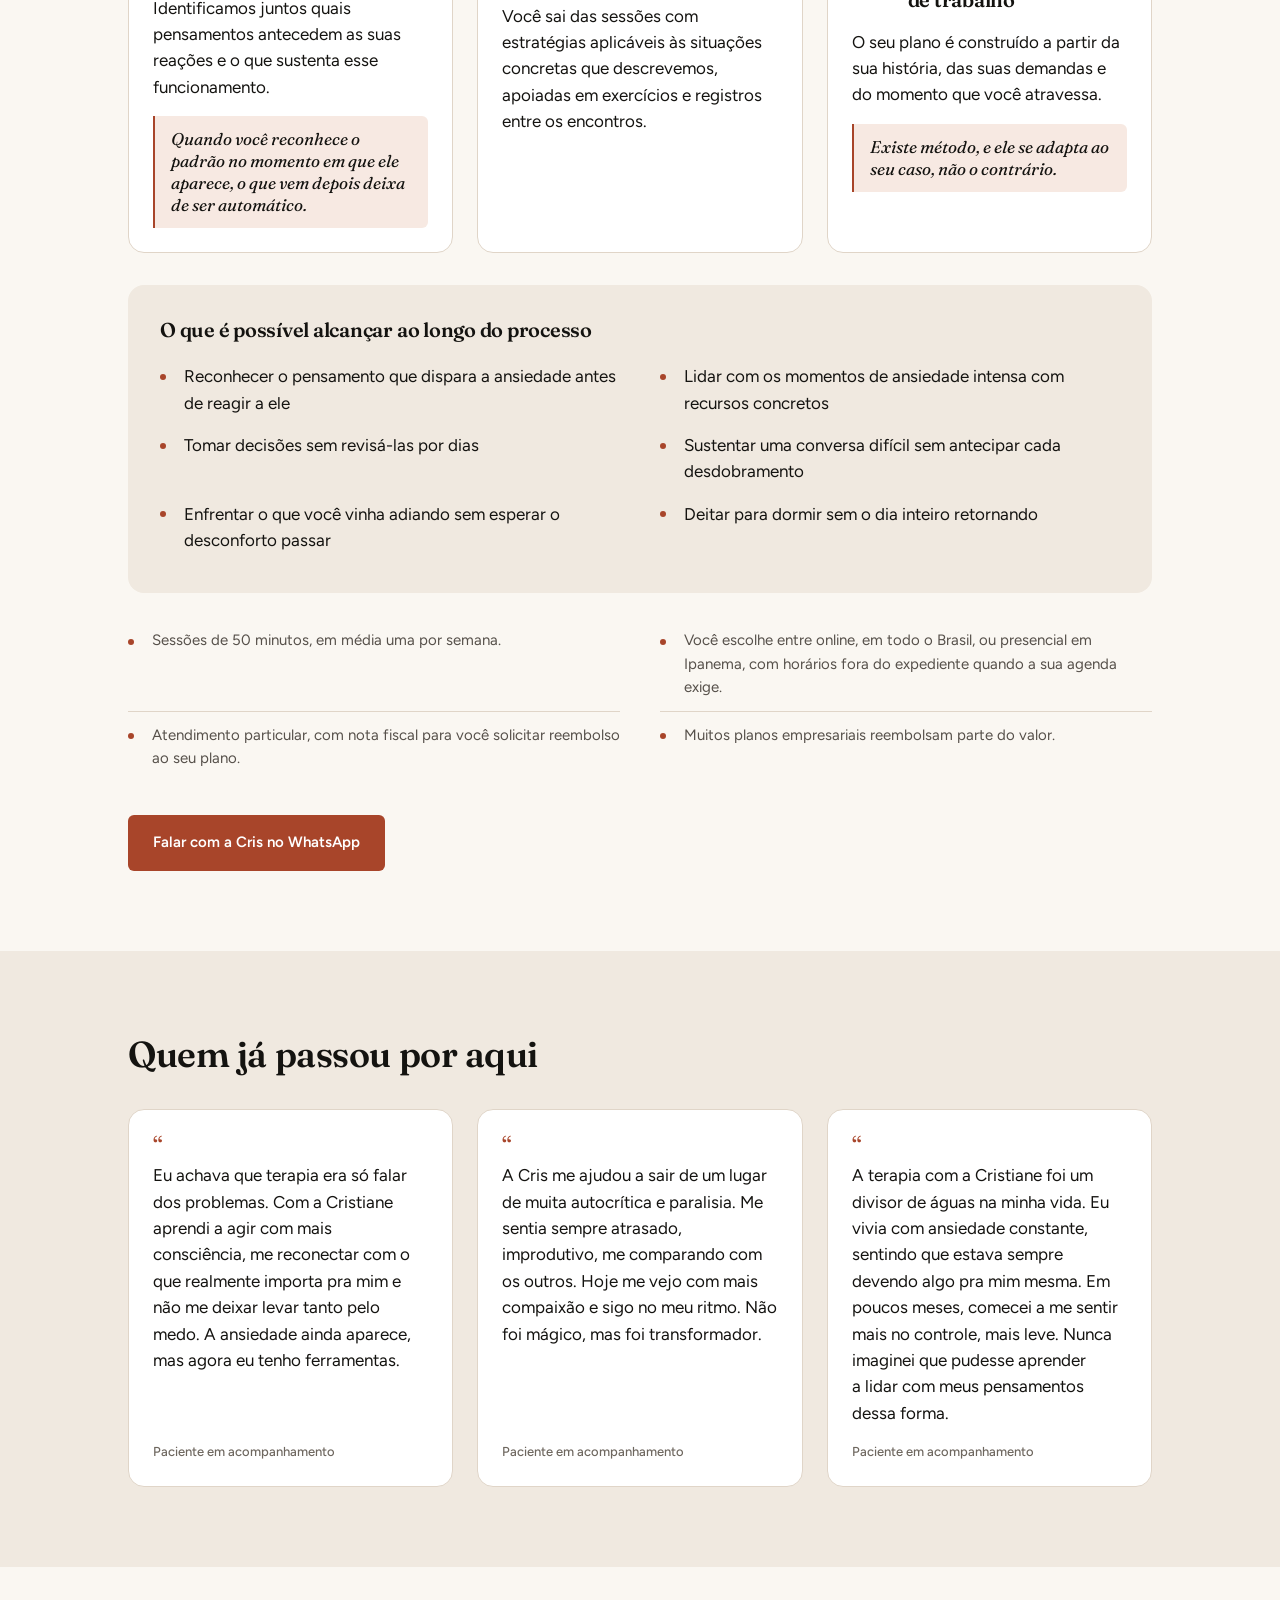
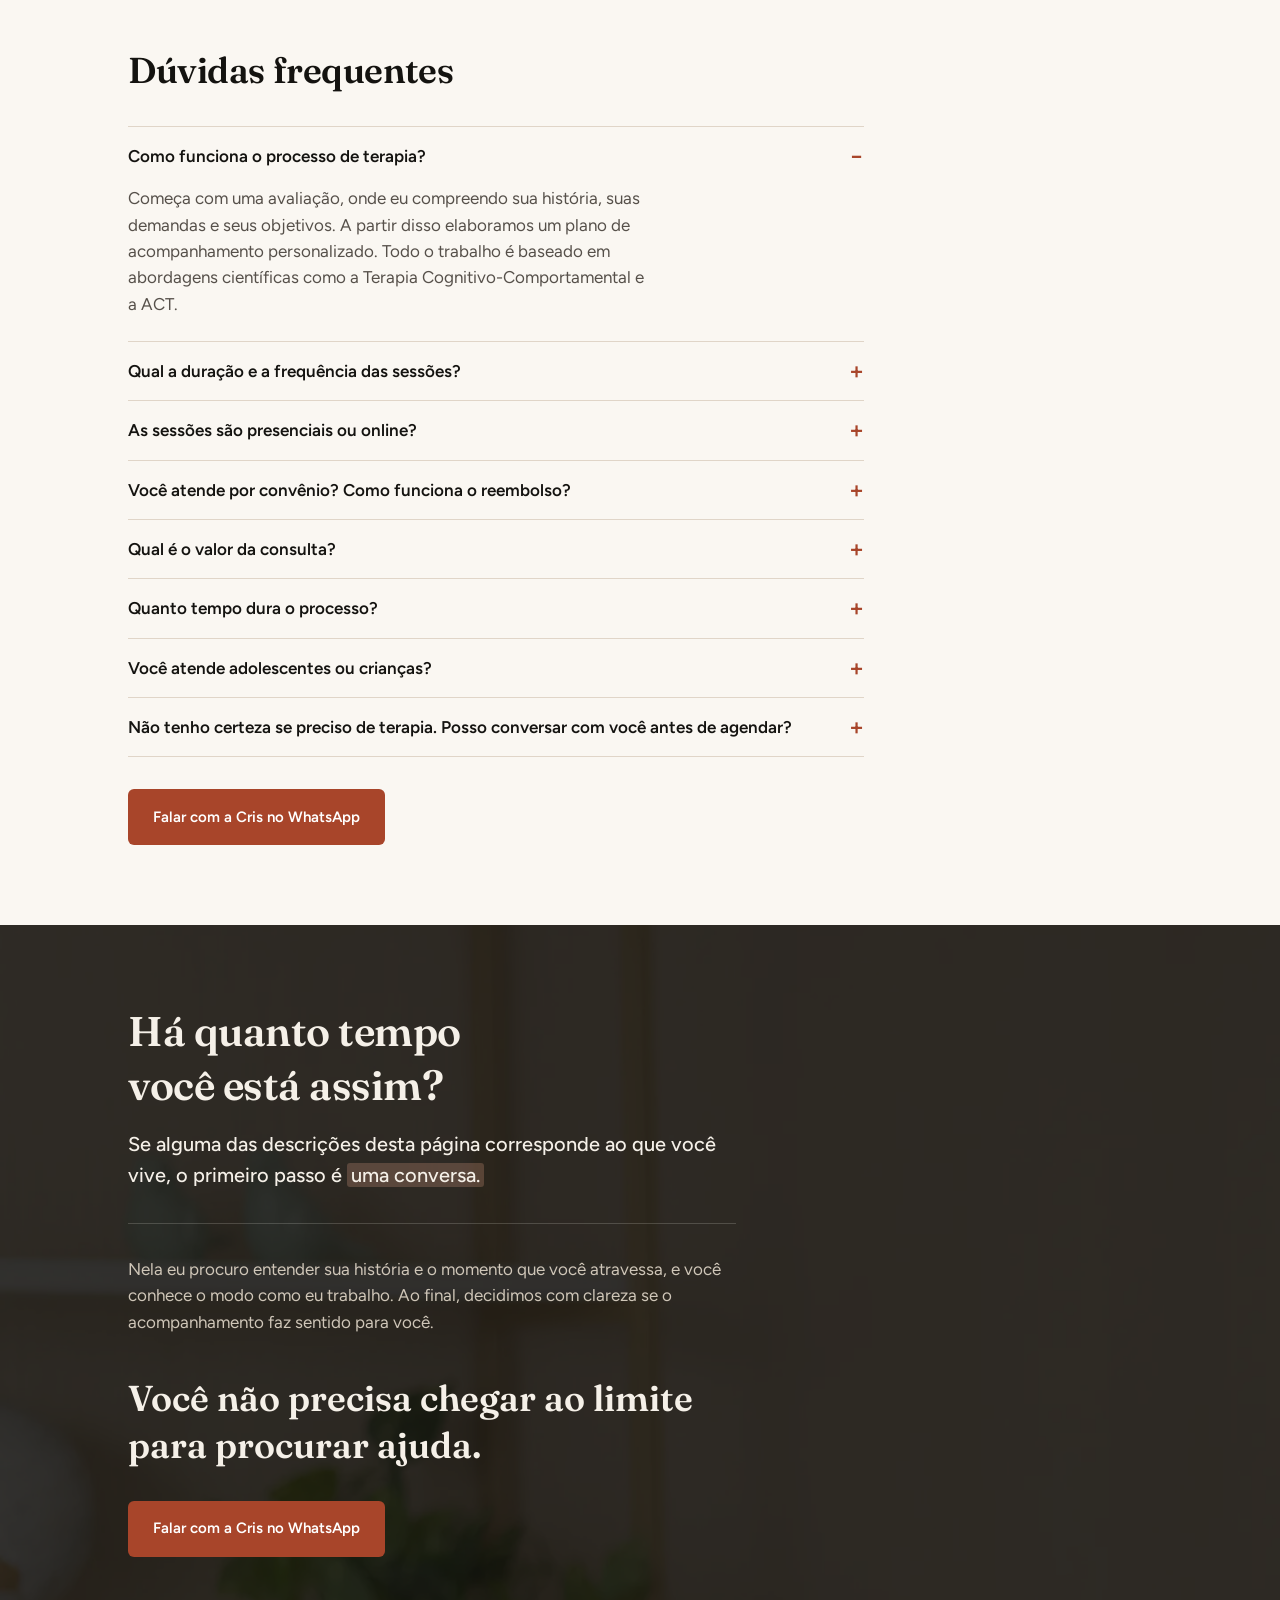
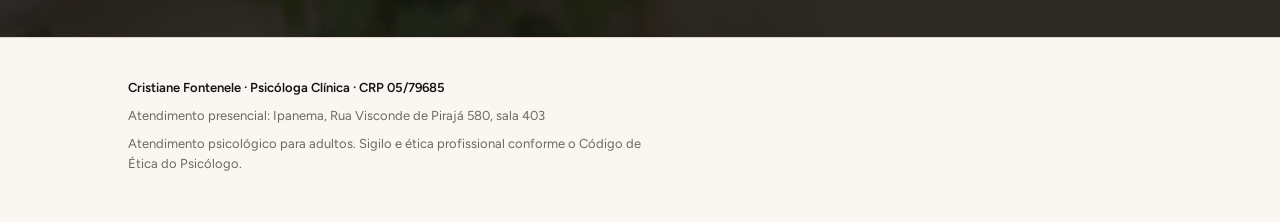
==== commit 995aeacf: "Ajustes pedidos pela Cris: sem Barra da Tijuca, nova pós, H1 e seção 4 revistos - Remove Barra da Ti" ====
--- a/index.html
+++ b/index.html
@@ -4,7 +4,7 @@
 <meta charset="utf-8">
 <meta name="viewport" content="width=device-width, initial-scale=1, viewport-fit=cover">
 <title>Psicoterapia para Ansiedade | Cristiane Fontenele, Psicóloga Clínica</title>
-<meta name="description" content="Psicoterapia para ansiedade e autocobrança, com psicóloga clínica especialista em TCC pela PUC-Rio. Online em todo o Brasil e presencial em Ipanema e Barra da Tijuca.">
+<meta name="description" content="Psicoterapia para ansiedade e autocobrança, com psicóloga clínica especialista em TCC pela PUC-Rio. Online em todo o Brasil e presencial em Ipanema.">
 <meta name="theme-color" content="#23201B">
 <!-- Prévia no GitHub Pages: REMOVER a linha abaixo ao publicar no domínio final. -->
 <meta name="robots" content="noindex">
@@ -106,7 +106,7 @@
   </div>
   <div class="wrap hero__content">
     <p class="overline">TERAPIA PARA ANSIEDADE · PSICÓLOGA CLÍNICA · CRP 05/79685</p>
-    <h1><span class="hero__hl">Psicoterapia para ansiedade:</span> compreenda o que você sente e desenvolva outras formas de lidar.</h1>
+    <h1><span class="hero__hl">Psicoterapia para ansiedade:</span> compreenda o que você sente e desenvolva novas formas de lidar com suas emoções.</h1>
     <p>Para quem convive com a <span class="hero__hl">mente acelerada</span>, antecipa <span class="hero__hl">o que ainda não aconteceu</span> e encerra o dia com a sensação de que <span class="hero__hl">faltou alguma coisa</span>, mesmo tendo feito tudo.</p>
     <div class="hero__actions">
       <a class="btn btn--primary btn--block-m" href="https://wa.me/5521972045625?text=Ol%C3%A1%2C%20vim%20pelo%20site%20e%20queria%20mais%20informa%C3%A7%C3%B5es.">Falar com a Cris no WhatsApp</a>
@@ -114,7 +114,7 @@
     </div>
     <ul class="seals">
       <li>Online em todo o Brasil</li>
-      <li>Presencial em Ipanema e Barra da Tijuca</li>
+      <li>Presencial em Ipanema</li>
       <li>Horários fora do expediente</li>
     </ul>
   </div>
@@ -125,12 +125,12 @@
   <div class="wrap mirror">
     <div class="section__head reveal">
       <h2 id="espelho-titulo">O que eu escuto com mais frequência no consultório</h2>
-      <p>Quem chega ao meu consultório costuma ser reconhecido como competente e responsável, alguém em quem as outras pessoas confiam. E, ainda assim, convive com a avaliação permanente de que poderia ter feito melhor.</p>
-      <p>Se isso descreve o seu dia, talvez você reconheça algumas destas situações:</p>
+      <p>Muitas pessoas que procuram a psicoterapia são reconhecidas pela dedicação e pelo comprometimento com suas responsabilidades. Entretanto, mesmo diante de suas conquistas, convivem com uma autocobrança constante e a sensação de que poderiam ter feito mais ou melhor.</p>
+      <p>Talvez algumas dessas experiências façam parte da sua rotina:</p>
     </div>
     <div class="mosaic">
-      <blockquote class="mosaic-card reveal mosaic-card--wide"><span class="mosaic-card__ic"><svg viewBox="0 0 24 24" width="22" height="22" aria-hidden="true" fill="none" stroke="currentColor" stroke-width="1.7" stroke-linecap="round" stroke-linejoin="round"><path d="M20 14.5A8 8 0 1 1 9.5 4a6.5 6.5 0 0 0 10.5 10.5z"/></svg></span><p>Deito para dormir e a cabeça começa a repassar o dia inteiro.</p></blockquote>
-      <blockquote class="mosaic-card reveal"><span class="mosaic-card__ic"><svg viewBox="0 0 24 24" width="22" height="22" aria-hidden="true" fill="none" stroke="currentColor" stroke-width="1.7" stroke-linecap="round" stroke-linejoin="round"><path d="M6 16v-5a6 6 0 1 1 12 0v5l1.5 2h-15z"/><path d="M10 20.5a2 2 0 0 0 4 0"/></svg></span><p>Fico esperando que algo ruim aconteça, sem saber exatamente o quê.</p></blockquote>
+      <blockquote class="mosaic-card reveal mosaic-card--wide"><span class="mosaic-card__ic"><svg viewBox="0 0 24 24" width="22" height="22" aria-hidden="true" fill="none" stroke="currentColor" stroke-width="1.7" stroke-linecap="round" stroke-linejoin="round"><path d="M20 14.5A8 8 0 1 1 9.5 4a6.5 6.5 0 0 0 10.5 10.5z"/></svg></span><p>Ao deitar, minha mente continua revisitando os acontecimentos do dia.</p></blockquote>
+      <blockquote class="mosaic-card reveal"><span class="mosaic-card__ic"><svg viewBox="0 0 24 24" width="22" height="22" aria-hidden="true" fill="none" stroke="currentColor" stroke-width="1.7" stroke-linecap="round" stroke-linejoin="round"><path d="M6 16v-5a6 6 0 1 1 12 0v5l1.5 2h-15z"/><path d="M10 20.5a2 2 0 0 0 4 0"/></svg></span><p>Tenho a sensação de que algo ruim pode acontecer, mesmo sem um motivo aparente.</p></blockquote>
       <blockquote class="mosaic-card reveal" style="--d:110ms"><span class="mosaic-card__ic"><svg viewBox="0 0 24 24" width="22" height="22" aria-hidden="true" fill="none" stroke="currentColor" stroke-width="1.7" stroke-linecap="round" stroke-linejoin="round"><path d="M4 5h16v11H10l-5 4v-4H4z"/><path d="M8 9h8M8 12.5h5"/></svg></span><p>Reviso a mesma mensagem cinco vezes antes de enviar.</p></blockquote>
       <blockquote class="mosaic-card reveal"><span class="mosaic-card__ic"><svg viewBox="0 0 24 24" width="22" height="22" aria-hidden="true" fill="none" stroke="currentColor" stroke-width="1.7" stroke-linecap="round" stroke-linejoin="round"><rect x="3" y="8" width="15" height="8" rx="2"/><path d="M21 11v2M6.5 11v2"/></svg></span><p>Durmo, mas acordo como se não tivesse dormido.</p></blockquote>
       <blockquote class="mosaic-card reveal" style="--d:110ms"><span class="mosaic-card__ic"><svg viewBox="0 0 24 24" width="22" height="22" aria-hidden="true" fill="none" stroke="currentColor" stroke-width="1.7" stroke-linecap="round" stroke-linejoin="round"><path d="M6 3h12v18l-3-2-3 2-3-2-3 2z"/><path d="M9 8h6M9 12h6"/></svg></span><p>Tenho a sensação permanente de estar devendo alguma coisa.</p></blockquote>
@@ -149,7 +149,6 @@
   <div class="wrap">
     <div class="section__head reveal">
       <h2 id="porque-titulo">Por que isso se repete</h2>
-      <p>Um exemplo que escuto quase toda semana no consultório.</p>
     </div>
     <ol class="why-cards">
       <li class="why-card why-card--1 reveal" style="--i:0">
@@ -264,7 +263,7 @@
           </picture>
           <p>Sou Cristiane Fontenele, psicóloga clínica. CRP 05/79685.</p>
         </div>
-        <p class="bio__cred">Especialista em Terapia Cognitivo-Comportamental pela PUC-Rio, pós-graduada em Psicopatologia pela FLNC e com formação em ACT. Mantenho estudo e supervisão de forma contínua.</p>
+        <p class="bio__cred">Especialista em Terapia Cognitivo-Comportamental pela PUC-Rio, pós-graduanda em Neurociências e Comportamento pela PUC-RS e com formação em ACT. Mantenho estudo e supervisão de forma contínua.</p>
         <p>Atendo adultos que convivem com ansiedade, autocrítica intensa e a exigência permanente de corresponder. Minha escuta é clínica e acolhedora ao mesmo tempo. <strong class="u">O nosso encontro tem direção clínica desde a primeira sessão.</strong></p>
         <p class="bridge">Na prática, veja como eu conduzo o acompanhamento.</p>
       </div>
@@ -324,7 +323,7 @@
 <!-- partial:secao-6-logistica -->
 <ul class="facts reveal">
   <li>Sessões de 50 minutos, em média uma por semana.</li>
-  <li>Você escolhe entre online, em todo o Brasil, ou presencial em Ipanema e Barra da Tijuca, com horários fora do expediente quando a sua agenda exige.</li>
+  <li>Você escolhe entre online, em todo o Brasil, ou presencial em Ipanema, com horários fora do expediente quando a sua agenda exige.</li>
   <li>Atendimento particular, com nota fiscal para você solicitar reembolso ao seu plano.</li>
   <li>Muitos planos empresariais reembolsam parte do valor.</li>
 </ul>
@@ -376,10 +375,6 @@
     </div>
     <div class="faq reveal">
       <details open>
-        <summary>Preciso me afastar do trabalho para tratar burnout?</summary>
-        <p>Não. O acompanhamento é construído para caber na rotina de quem está trabalhando, com horários fora do expediente quando necessário.</p>
-      </details>
-      <details>
         <summary>Como funciona o processo de terapia?</summary>
         <p>Começa com uma avaliação, onde eu compreendo sua história, suas demandas e seus objetivos. A partir disso elaboramos um plano de acompanhamento personalizado. Todo o trabalho é baseado em abordagens científicas como a Terapia Cognitivo-Comportamental e a ACT.</p>
       </details>
@@ -389,7 +384,7 @@
       </details>
       <details>
         <summary>As sessões são presenciais ou online?</summary>
-        <p>Atendo presencialmente no Rio de Janeiro, em Ipanema e na Barra da Tijuca, e também online por videochamada. A escolha é flexível, de acordo com a sua rotina.</p>
+        <p>Atendo presencialmente no Rio de Janeiro, em Ipanema, e também online por videochamada. A escolha é flexível, de acordo com a sua rotina.</p>
       </details>
       <details>
         <summary>Você atende por convênio? Como funciona o reembolso?</summary>
